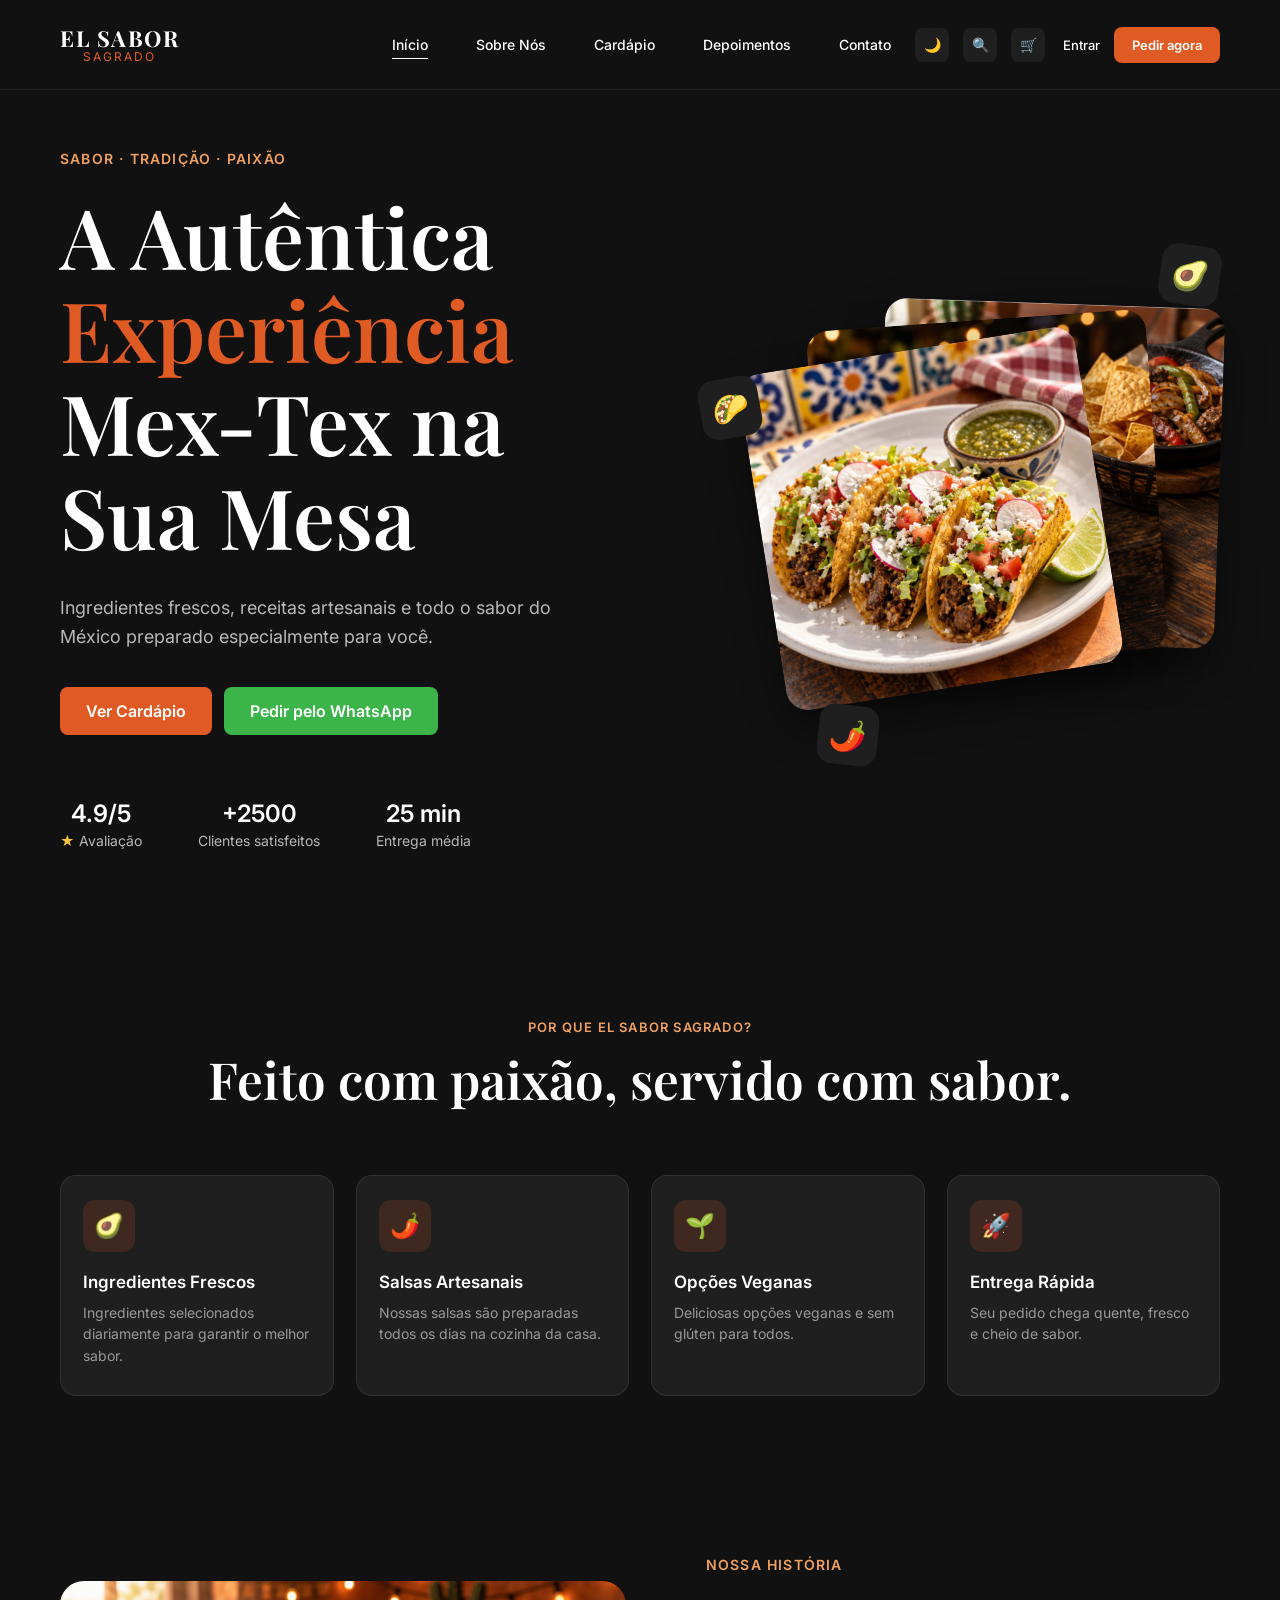
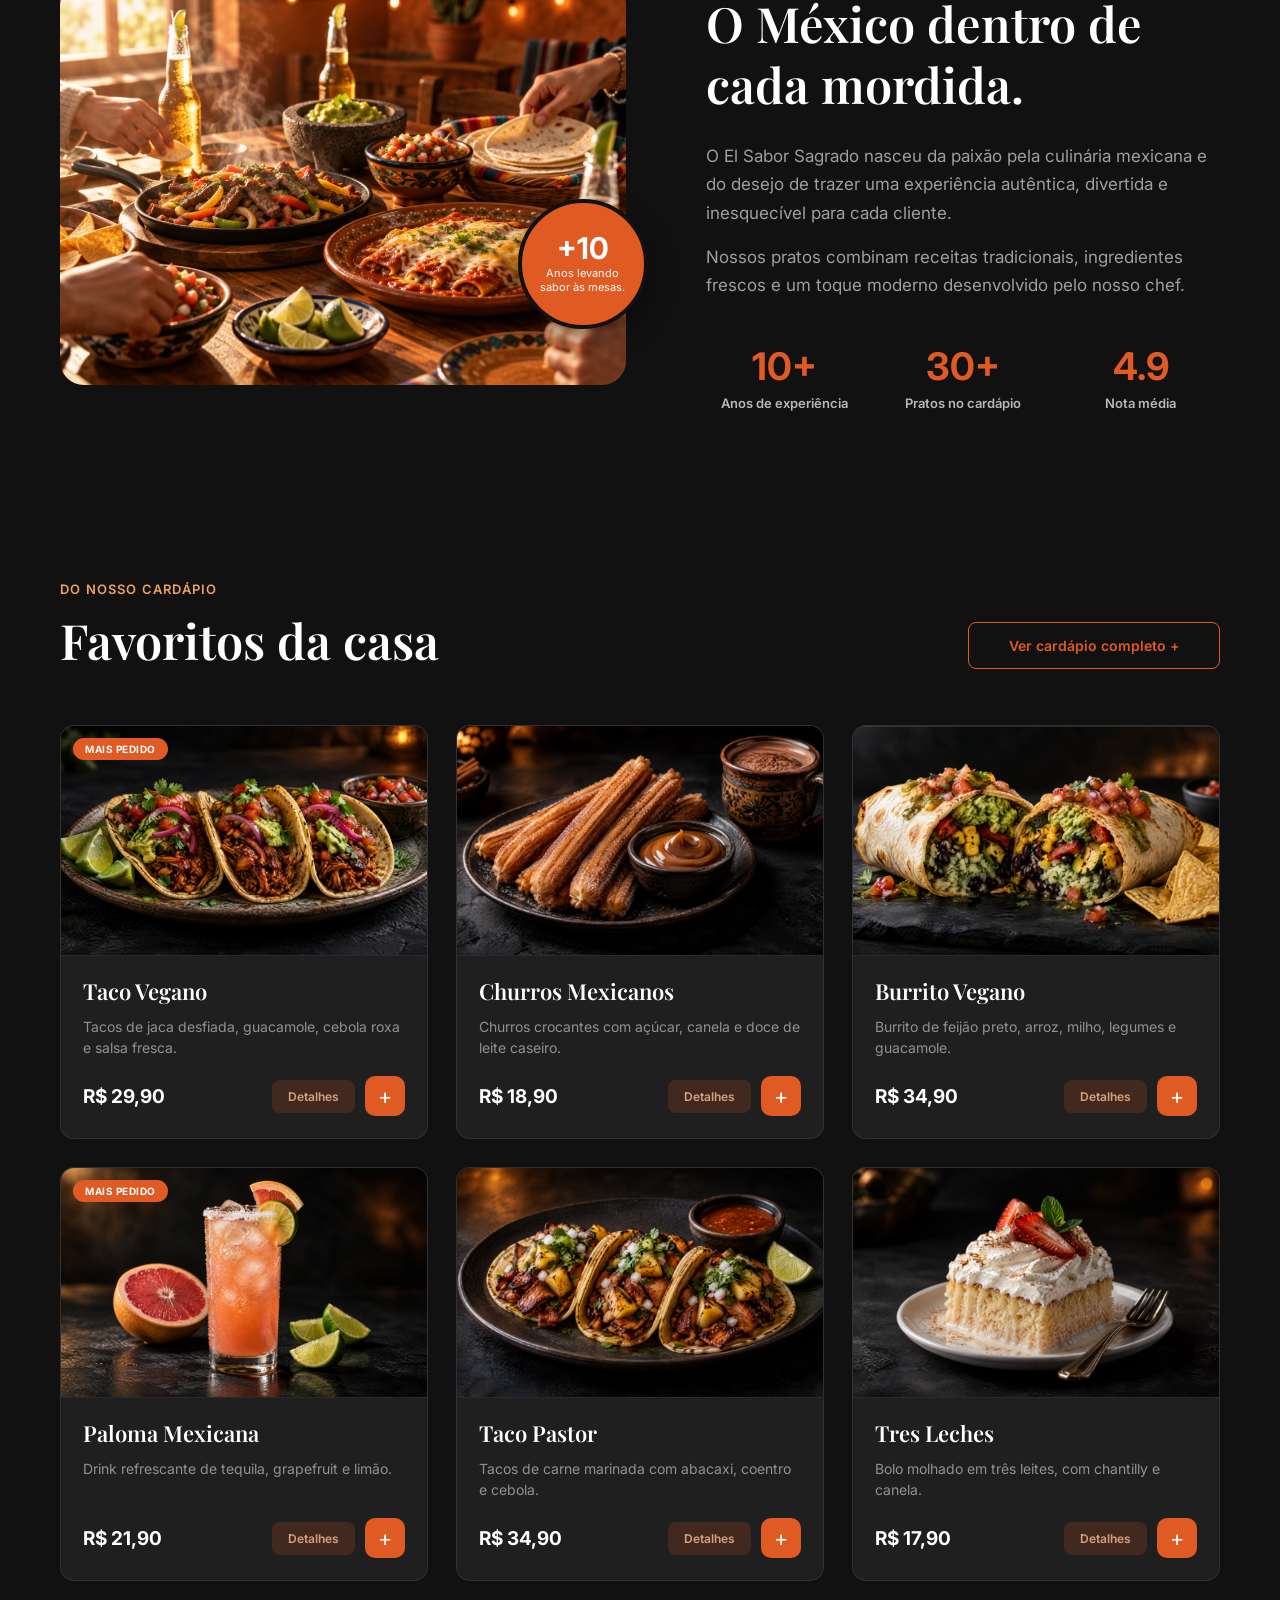
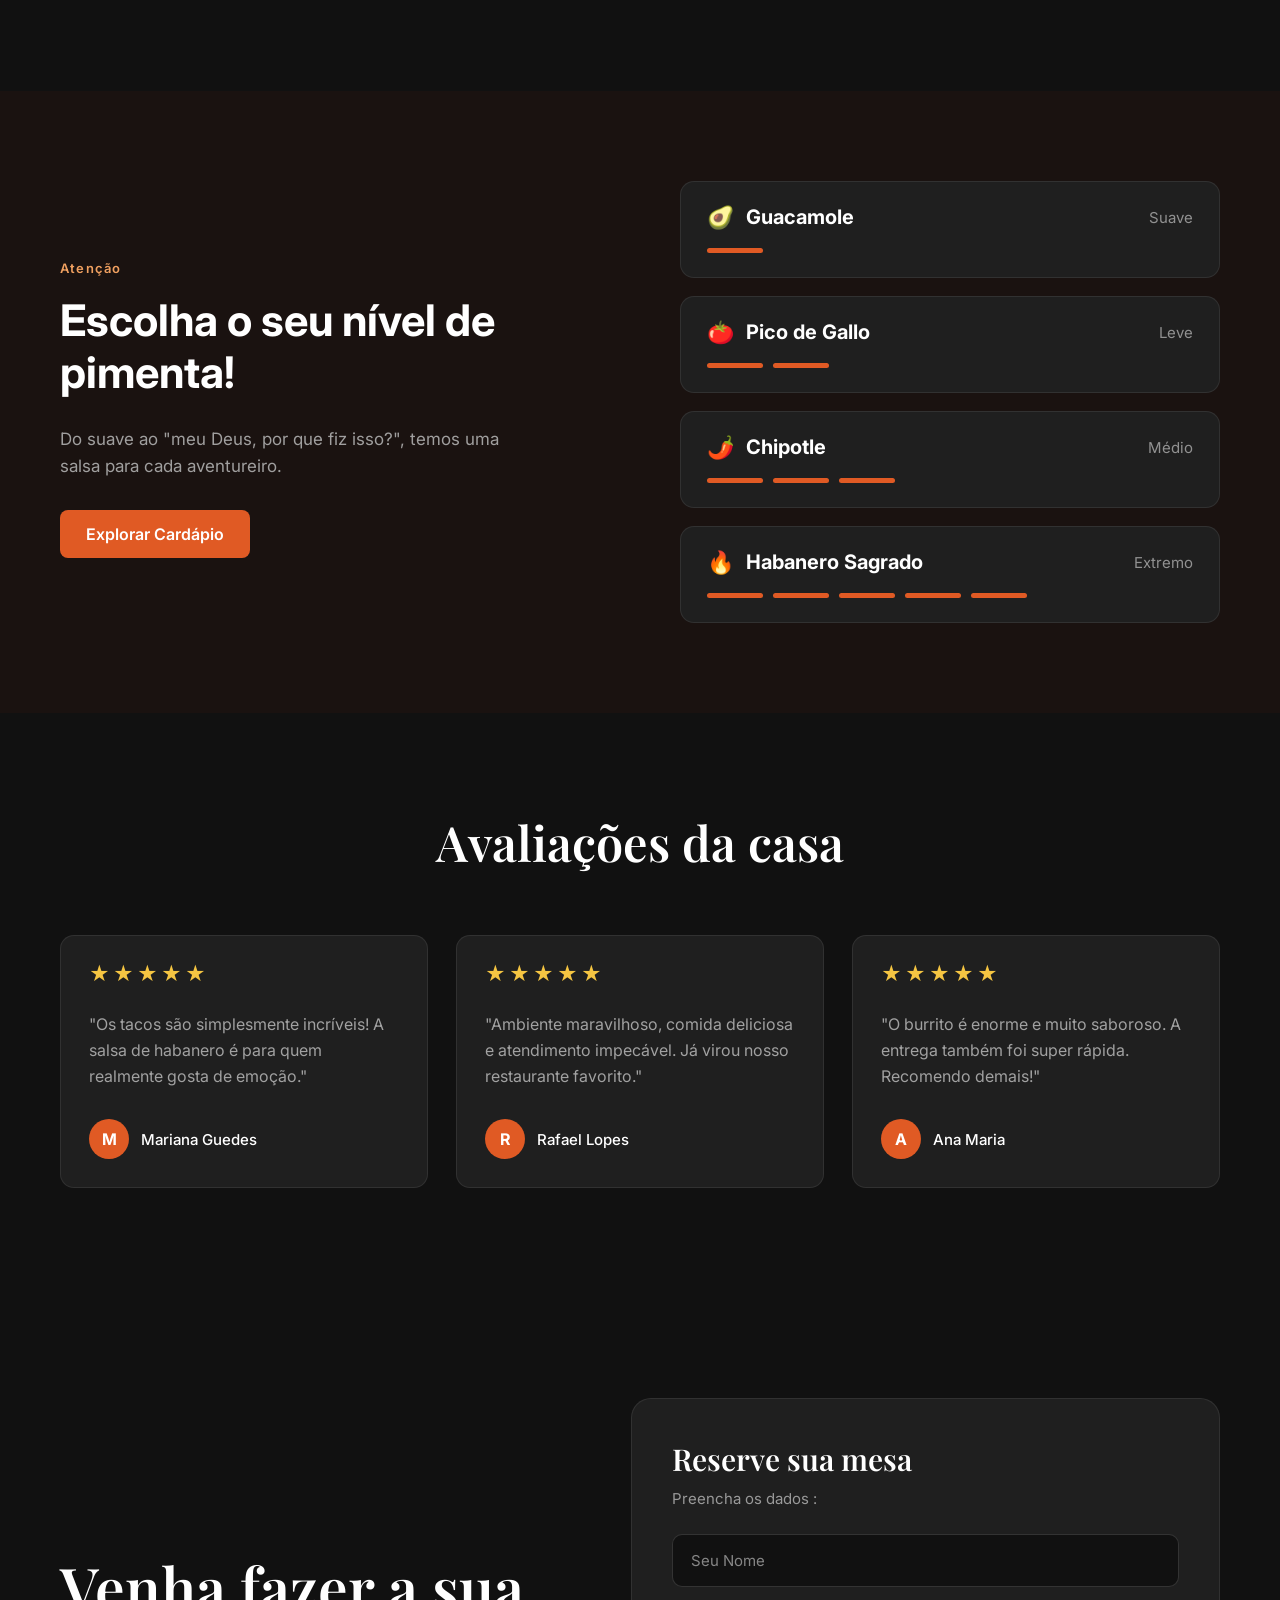
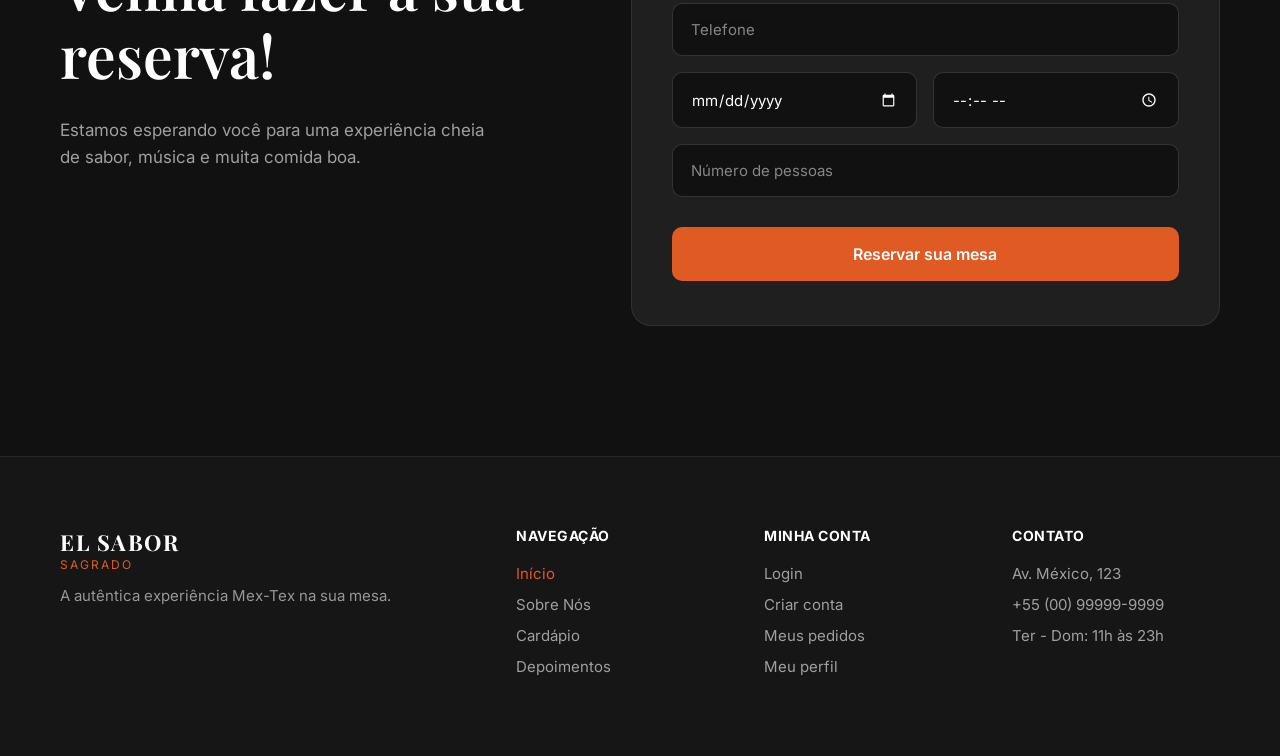
==== index.html @ c0687d47 "Add files via upload" ====
<!DOCTYPE html>
<html lang="pt-BR">
<head>
  <meta charset="UTF-8">
  <meta name="viewport" content="width=device-width, initial-scale=1.0">
  <title>El Sabor Sagrado</title>
  <link rel="preconnect" href="https://fonts.googleapis.com">
  <link href="https://fonts.googleapis.com/css2?family=Inter:wght@400;500;600&family=Playfair+Display:wght@600;700&display=swap" rel="stylesheet">
  <link rel="stylesheet" href="style.css">
</head>
<body>
  <input type="checkbox" id="interruptor-tema" class="tema-checkbox">

  <header class="barra-topo">
    <a href="#inicio" class="logo">
      <span class="logo-titulo">EL SABOR</span>
      <span class="logo-subtitulo">SAGRADO</span>
    </a>

    <nav class="menu-links">
      <a href="#inicio" class="ativo">Início</a>
      <a href="#sobre">Sobre Nós</a>
      <a href="cardapio.html">Cardápio</a>
      <a href="#depoimentos">Depoimentos</a>
      <a href="#contato">Contato</a>
    </nav>

    <div class="acoes">
      <label class="botao-icone botao-tema" for="interruptor-tema" aria-label="Modo claro ou escuro"><span class="tema-icone"></span></label>

      <a href="cardapio.html" class="botao-icone" aria-label="Cardápio">🔍</a>

      <a href="carrinho.html" class="botao-icone botao-carrinho" aria-label="Carrinho">
        🛒
        <span class="contador">0</span>
      </a>

      <a href="#entrar" class="link-entrar">Entrar</a>
      <a href="#pedir" class="botao-principal">Pedir agora</a>

      <button class="botao-menu" aria-label="Menu">
        <span></span><span></span><span></span>
      </button>
    </div>
  </header>

  <main>
    <section class="destaque" id="inicio">
      <div class="destaque-texto">
        <span class="sobretitulo">SABOR · TRADIÇÃO · PAIXÃO</span>

        <h1>
          A Autêntica<br>
          <em>Experiência</em><br>
          Mex-Tex na Sua Mesa
        </h1>

        <p class="destaque-descricao">
          Ingredientes frescos, receitas artesanais e todo o sabor do México
          preparado especialmente para você.
        </p>

        <div class="destaque-botoes">
          <a href="cardapio.html" class="botao-principal botao-pequeno">Ver Cardápio</a>
          <a href="#whatsapp" class="botao-whatsapp botao-pequeno">Pedir pelo WhatsApp</a>
        </div>

        <ul class="numeros">
          <li>
            <strong>4.9/5</strong>
            <span><b class="estrela">★</b> Avaliação</span>
          </li>
          <li>
            <strong>+2500</strong>
            <span>Clientes satisfeitos</span>
          </li>
          <li>
            <strong>25 min</strong>
            <span>Entrega média</span>
          </li>
        </ul>
      </div>

      <div class="destaque-visual">
        <div class="pilha">
          <div class="icone-flutuante icone-abacate">🥑</div>
          <div class="icone-flutuante icone-taco">🌮</div>
          <div class="icone-flutuante icone-pimenta">🌶️</div>

          <div class="foto foto-3"><img src="foto3.webp" alt="Foto 3"></div>
          <div class="foto foto-2"><img src="foto2.webp" alt="Foto 2"></div>
          <div class="foto foto-1"><img src="foto1.webp" alt="Foto 1"></div>
        </div>
      </div>
    </section>

    <section class="porque" id="sobre">
      <span class="sobretitulo">POR QUE EL SABOR SAGRADO?</span>
      <h2>Feito com paixão, servido com sabor.</h2>

      <div class="cartoes">
        <article class="cartao">
          <div class="cartao-icone">🥑</div>
          <h3>Ingredientes Frescos</h3>
          <p>Ingredientes selecionados diariamente para garantir o melhor sabor.</p>
        </article>

        <article class="cartao">
          <div class="cartao-icone">🌶️</div>
          <h3>Salsas Artesanais</h3>
          <p>Nossas salsas são preparadas todos os dias na cozinha da casa.</p>
        </article>

        <article class="cartao">
          <div class="cartao-icone">🌱</div>
          <h3>Opções Veganas</h3>
          <p>Deliciosas opções veganas e sem glúten para todos.</p>
        </article>

        <article class="cartao">
          <div class="cartao-icone">🚀</div>
          <h3>Entrega Rápida</h3>
          <p>Seu pedido chega quente, fresco e cheio de sabor.</p>
        </article>
      </div>
    </section>

    <section class="historia" id="historia">
      <div class="historia-imagem">
        <img src="historia.webp" alt="Nossa história">

        <div class="historia-selo">
          <strong>+10</strong>
          <span>Anos levando sabor às mesas.</span>
        </div>
      </div>

      <div class="historia-texto">
        <span class="sobretitulo">NOSSA HISTÓRIA</span>
        <h2>O México dentro de cada mordida.</h2>

        <p>
          O El Sabor Sagrado nasceu da paixão pela culinária mexicana e do
          desejo de trazer uma experiência autêntica, divertida e inesquecível
          para cada cliente.
        </p>
        <p>
          Nossos pratos combinam receitas tradicionais, ingredientes frescos e
          um toque moderno desenvolvido pelo nosso chef.
        </p>

        <ul class="historia-numeros">
          <li><strong>10+</strong><span>Anos de experiência</span></li>
          <li><strong>30+</strong><span>Pratos no cardápio</span></li>
          <li><strong>4.9</strong><span>Nota média</span></li>
        </ul>
      </div>
    </section>

    <section class="cardapio" id="cardapio">
      <div class="cardapio-topo">
        <div>
          <span class="sobretitulo">DO NOSSO CARDÁPIO</span>
          <h2>Favoritos da casa</h2>
        </div>
        <a href="cardapio.html" class="botao-contorno">Ver cardápio completo +</a>
      </div>

      <div class="cardapio-grade">
        <article class="prato">
          <div class="prato-foto">
            <span class="etiqueta">MAIS PEDIDO</span>
            <img src="cardapio7.webp" alt="Taco Vegano">
          </div>
          <div class="prato-corpo">
            <h3>Taco Vegano</h3>
            <p>Tacos de jaca desfiada, guacamole, cebola roxa e salsa fresca.</p>
            <div class="prato-rodape">
              <strong class="preco">R$ 29,90</strong>
              <div class="prato-acoes">
                <button class="botao-detalhes">Detalhes</button>
                <button class="botao-adicionar" aria-label="Adicionar Taco Vegano">+</button>
              </div>
            </div>
          </div>
        </article>

        <article class="prato">
          <div class="prato-foto">
            <img src="cardapio8.webp" alt="Churros Mexicanos">
          </div>
          <div class="prato-corpo">
            <h3>Churros Mexicanos</h3>
            <p>Churros crocantes com açúcar, canela e doce de leite caseiro.</p>
            <div class="prato-rodape">
              <strong class="preco">R$ 18,90</strong>
              <div class="prato-acoes">
                <button class="botao-detalhes">Detalhes</button>
                <button class="botao-adicionar" aria-label="Adicionar Churros Mexicanos">+</button>
              </div>
            </div>
          </div>
        </article>

        <article class="prato">
          <div class="prato-foto">
            <img src="cardapio9.webp" alt="Burrito Vegano">
          </div>
          <div class="prato-corpo">
            <h3>Burrito Vegano</h3>
            <p>Burrito de feijão preto, arroz, milho, legumes e guacamole.</p>
            <div class="prato-rodape">
              <strong class="preco">R$ 34,90</strong>
              <div class="prato-acoes">
                <button class="botao-detalhes">Detalhes</button>
                <button class="botao-adicionar" aria-label="Adicionar Burrito Vegano">+</button>
              </div>
            </div>
          </div>
        </article>

        <article class="prato">
          <div class="prato-foto">
            <span class="etiqueta">MAIS PEDIDO</span>
            <img src="cardapio10.webp" alt="Paloma Mexicana">
          </div>
          <div class="prato-corpo">
            <h3>Paloma Mexicana</h3>
            <p>Drink refrescante de tequila, grapefruit e limão.</p>
            <div class="prato-rodape">
              <strong class="preco">R$ 21,90</strong>
              <div class="prato-acoes">
                <button class="botao-detalhes">Detalhes</button>
                <button class="botao-adicionar" aria-label="Adicionar Paloma Mexicana">+</button>
              </div>
            </div>
          </div>
        </article>

        <article class="prato">
          <div class="prato-foto">
            <img src="cardapio11.webp" alt="Taco Pastor">
          </div>
          <div class="prato-corpo">
            <h3>Taco Pastor</h3>
            <p>Tacos de carne marinada com abacaxi, coentro e cebola.</p>
            <div class="prato-rodape">
              <strong class="preco">R$ 34,90</strong>
              <div class="prato-acoes">
                <button class="botao-detalhes">Detalhes</button>
                <button class="botao-adicionar" aria-label="Adicionar Taco Pastor">+</button>
              </div>
            </div>
          </div>
        </article>

        <article class="prato">
          <div class="prato-foto">
            <img src="cardapio12.webp" alt="Tres Leches">
          </div>
          <div class="prato-corpo">
            <h3>Tres Leches</h3>
            <p>Bolo molhado em três leites, com chantilly e canela.</p>
            <div class="prato-rodape">
              <strong class="preco">R$ 17,90</strong>
              <div class="prato-acoes">
                <button class="botao-detalhes">Detalhes</button>
                <button class="botao-adicionar" aria-label="Adicionar Tres Leches">+</button>
              </div>
            </div>
          </div>
        </article>
      </div>
    </section>

    <section class="pimenta" id="pimenta">
      <div class="pimenta-texto">
        <span class="sobretitulo">Atenção</span>
        <h2>Escolha o seu nível de pimenta!</h2>
        <p>
          Do suave ao "meu Deus, por que fiz isso?", temos uma salsa para cada
          aventureiro.
        </p>
        <a href="cardapio.html" class="botao-principal botao-pequeno">Explorar Cardápio</a>
      </div>

      <div class="pimenta-lista">
        <article class="pimenta-cartao">
          <div class="pimenta-topo">
            <h3><span>🥑</span> Guacamole</h3>
            <small>Suave</small>
          </div>
          <div class="pimenta-barras"><i></i></div>
        </article>

        <article class="pimenta-cartao">
          <div class="pimenta-topo">
            <h3><span>🍅</span> Pico de Gallo</h3>
            <small>Leve</small>
          </div>
          <div class="pimenta-barras"><i></i><i></i></div>
        </article>

        <article class="pimenta-cartao">
          <div class="pimenta-topo">
            <h3><span>🌶️</span> Chipotle</h3>
            <small>Médio</small>
          </div>
          <div class="pimenta-barras"><i></i><i></i><i></i></div>
        </article>

        <article class="pimenta-cartao">
          <div class="pimenta-topo">
            <h3><span>🔥</span> Habanero Sagrado</h3>
            <small>Extremo</small>
          </div>
          <div class="pimenta-barras"><i></i><i></i><i></i><i></i><i></i></div>
        </article>
      </div>
    </section>

    <section class="avaliacoes" id="depoimentos">
      <h2>Avaliações da casa</h2>

      <div class="avaliacoes-grade">
        <article class="avaliacao">
          <div class="estrelas">★★★★★</div>
          <p>"Os tacos são simplesmente incríveis! A salsa de habanero é para quem realmente gosta de emoção."</p>
          <div class="avaliacao-autor">
            <span class="avatar">M</span>
            <strong>Mariana Guedes</strong>
          </div>
        </article>

        <article class="avaliacao">
          <div class="estrelas">★★★★★</div>
          <p>"Ambiente maravilhoso, comida deliciosa e atendimento impecável. Já virou nosso restaurante favorito."</p>
          <div class="avaliacao-autor">
            <span class="avatar">R</span>
            <strong>Rafael Lopes</strong>
          </div>
        </article>

        <article class="avaliacao">
          <div class="estrelas">★★★★★</div>
          <p>"O burrito é enorme e muito saboroso. A entrega também foi super rápida. Recomendo demais!"</p>
          <div class="avaliacao-autor">
            <span class="avatar">A</span>
            <strong>Ana Maria</strong>
          </div>
        </article>
      </div>
    </section>

    <section class="reserva" id="contato">
      <div class="reserva-texto">
        <h2>Venha fazer a sua reserva!</h2>
        <p>
          Estamos esperando você para uma experiência cheia de sabor, música e
          muita comida boa.
        </p>
      </div>

      <form class="reserva-formulario" action="#contato">
        <h3>Reserve sua mesa</h3>
        <p class="formulario-subtitulo">Preencha os dados :</p>

        <input type="text" name="nome" placeholder="Seu Nome" aria-label="Seu nome" required>
        <input type="tel" name="telefone" placeholder="Telefone" aria-label="Telefone" required>

        <div class="formulario-linha">
          <input type="date" name="data" aria-label="Data da reserva" required>
          <input type="time" name="hora" aria-label="Horário da reserva" required>
        </div>

        <input type="number" name="pessoas" min="1" max="30" placeholder="Número de pessoas" aria-label="Número de pessoas" required>

        <button type="submit" class="botao-enviar">Reservar sua mesa</button>
      </form>
    </section>
  </main>

  <footer class="rodape" id="rodape">
    <div class="rodape-marca">
      <span class="logo-titulo">EL SABOR</span>
      <span class="logo-subtitulo">SAGRADO</span>
      <p>A autêntica experiência Mex-Tex na sua mesa.</p>
    </div>

    <div class="rodape-coluna">
      <h4>NAVEGAÇÃO</h4>
      <a href="#inicio" class="ativo">Início</a>
      <a href="#sobre">Sobre Nós</a>
      <a href="cardapio.html">Cardápio</a>
      <a href="#depoimentos">Depoimentos</a>
    </div>

    <div class="rodape-coluna">
      <h4>MINHA CONTA</h4>
      <a href="#entrar">Login</a>
      <a href="#criar-conta">Criar conta</a>
      <a href="#pedidos">Meus pedidos</a>
      <a href="#perfil">Meu perfil</a>
    </div>

    <div class="rodape-coluna">
      <h4>CONTATO</h4>
      <span>Av. México, 123</span>
      <span>+55 (00) 99999-9999</span>
      <span>Ter - Dom: 11h às 23h</span>
    </div>
  </footer>

  <script src="script.js"></script>
</body>
</html>
---- style.css ----
/* Tema escuro (padrão) */
:root {
  --fundo: #111111;
  --fundo-suave: #1f1f1f;
  --texto: #ffffff;
  --cinza: #b8b8b8;
  --laranja: #e05a24;
  --laranja-escuro: #f06a33;
  --borda: rgba(255, 255, 255, 0.08);

  --cor-sobretitulo: #f0a060;
  --sombra: rgba(0, 0, 0, 0.35);
  --sombra-forte: rgba(0, 0, 0, 0.45);
  --fundo-foto: #181818;
  --fundo-espaco: #e4e4e4;
  --cor-detalhes: #d9a07e;
  --fundo-pimenta: #1a1210;
  --fundo-rodape: #161616;
  --borda-campo: rgba(255, 255, 255, 0.14);
}

/* Tema claro (quando o interruptor da lua está marcado) */
body:has(#interruptor-tema:checked) {
  --fundo: #f7f5f2;
  --fundo-suave: #ffffff;
  --texto: #1a1a1a;
  --cinza: #5a5a5a;
  --laranja: #d94f1a;
  --laranja-escuro: #c84313;
  --borda: rgba(0, 0, 0, 0.1);

  --cor-sobretitulo: #d94f1a;
  --sombra: rgba(0, 0, 0, 0.12);
  --sombra-forte: rgba(0, 0, 0, 0.22);
  --fundo-foto: #e4e0db;
  --fundo-espaco: #dcd8d3;
  --cor-detalhes: #b8431a;
  --fundo-pimenta: #f3e6df;
  --fundo-rodape: #ece8e3;
  --borda-campo: rgba(0, 0, 0, 0.2);
}

* { box-sizing: border-box; margin: 0; padding: 0; }

body {
  font-family: "Inter", sans-serif;
  background: var(--fundo);
  color: var(--texto);
  transition: background 0.3s, color 0.3s;
}

/* Navbar */
.barra-topo {
  position: sticky;
  top: 0;
  z-index: 100;
  display: flex;
  align-items: center;
  justify-content: space-between;
  gap: 24px;
  height: 90px;
  padding: 0 60px;
  background: var(--fundo);
  border-bottom: 1px solid var(--borda);
  transition: background 0.3s, box-shadow 0.3s, height 0.3s;
}

.barra-topo.rolado {
  height: 72px;
  box-shadow: 0 4px 20px var(--sombra);
}

/* Logo */
.logo {
  display: flex;
  flex-direction: column;
  align-items: center;
  text-decoration: none;
  line-height: 1.1;
}

.logo-titulo {
  font-family: "Playfair Display", serif;
  font-weight: 700;
  font-size: 22px;
  letter-spacing: 1.5px;
  color: var(--texto);
}

.logo-subtitulo {
  font-size: 12px;
  letter-spacing: 2px;
  color: var(--laranja);
}

/* Links */
.menu-links {
  display: flex;
  gap: 48px;
  margin-left: auto;
}

.menu-links a {
  position: relative;
  color: var(--texto);
  text-decoration: none;
  font-size: 14px;
  font-weight: 500;
  padding: 6px 0;
  transition: color 0.2s;
}

.menu-links a::after {
  content: "";
  position: absolute;
  left: 0;
  bottom: 0;
  width: 100%;
  height: 1px;
  background: var(--texto);
  transform: scaleX(0);
  transform-origin: left;
  transition: transform 0.3s;
}

.menu-links a:hover::after,
.menu-links a.ativo::after {
  transform: scaleX(1);
}

.menu-links a:hover { color: var(--laranja); }

/* Ações */
.acoes {
  display: flex;
  align-items: center;
  gap: 14px;
}

.botao-icone {
  user-select: none;
  text-decoration: none;
  position: relative;
  width: 34px;
  height: 34px;
  display: grid;
  place-items: center;
  font-size: 14px;
  background: var(--fundo-suave);
  color: var(--texto);
  border: none;
  border-radius: 8px;
  cursor: pointer;
  transition: background 0.2s, transform 0.2s;
}

.botao-icone:hover {
  background: var(--laranja);
  transform: translateY(-2px);
}

/* Interruptor do tema (checkbox escondido + label) */
.tema-checkbox {
  position: absolute;
  width: 0;
  height: 0;
  opacity: 0;
  pointer-events: none;
}

.tema-icone::before { content: "🌙"; }

body:has(#interruptor-tema:checked) .tema-icone::before { content: "☀️"; }

.contador {
  position: absolute;
  top: -6px;
  right: -6px;
  min-width: 17px;
  height: 17px;
  padding: 0 4px;
  font-size: 10px;
  font-weight: 700;
  line-height: 17px;
  text-align: center;
  color: #fff;
  background: var(--laranja);
  border-radius: 10px;
  transform: scale(0);
  transition: transform 0.2s;
}

.contador.visivel { transform: scale(1); }

/* Busca */
.link-entrar {
  color: var(--texto);
  text-decoration: none;
  font-size: 13px;
  font-weight: 500;
  margin-left: 4px;
  transition: color 0.2s;
}

.link-entrar:hover { color: var(--laranja); }

.botao-principal {
  background: var(--laranja);
  color: #fff;
  text-decoration: none;
  font-size: 13px;
  font-weight: 600;
  padding: 10px 18px;
  border-radius: 8px;
  transition: background 0.2s, transform 0.2s;
}

.botao-principal:hover {
  background: var(--laranja-escuro);
  transform: translateY(-2px);
}

/* Botão hambúrguer (mobile) */
.botao-menu {
  display: none;
  flex-direction: column;
  gap: 5px;
  background: none;
  border: none;
  cursor: pointer;
  padding: 6px;
}

.botao-menu span {
  width: 22px;
  height: 2px;
  background: var(--texto);
  transition: transform 0.3s, opacity 0.3s;
}

.botao-menu.aberto span:nth-child(1) { transform: translateY(7px) rotate(45deg); }
.botao-menu.aberto span:nth-child(2) { opacity: 0; }
.botao-menu.aberto span:nth-child(3) { transform: translateY(-7px) rotate(-45deg); }

/* Responsivo */
@media (max-width: 1000px) {
  .barra-topo { padding: 0 24px; }

  .menu-links {
    position: absolute;
    top: 100%;
    left: 0;
    right: 0;
    flex-direction: column;
    gap: 0;
    margin: 0;
    background: var(--fundo);
    border-bottom: 1px solid var(--borda);
    max-height: 0;
    overflow: hidden;
    transition: max-height 0.35s;
  }

  .menu-links.aberto { max-height: 400px; }

  .menu-links a {
    padding: 16px 24px;
    border-top: 1px solid var(--borda);
  }

  .menu-links a::after { display: none; }
  .menu-links a.ativo { color: var(--laranja); }

  .botao-menu { display: flex; }
  .link-entrar { display: none; }
}

@media (max-width: 520px) {
  .botao-principal { padding: 9px 12px; }
}

/* Hero */
.destaque {
  display: grid;
  grid-template-columns: 1fr 1fr;
  align-items: center;
  gap: 40px;
  min-height: calc(100vh - 90px);
  padding: 60px 60px 80px;
  overflow-x: clip;
}

.sobretitulo {
  display: block;
  margin-bottom: 22px;
  font-size: 14px;
  font-weight: 600;
  letter-spacing: 1.2px;
  color: var(--cor-sobretitulo);
}

.destaque h1 {
  font-family: "Playfair Display", serif;
  font-weight: 600;
  font-size: clamp(46px, 6.5vw, 84px);
  line-height: 1.12;
  color: var(--texto);
}

.destaque h1 em {
  font-style: normal;
  color: var(--laranja);
}

.destaque-descricao {
  max-width: 540px;
  margin: 32px 0 36px;
  font-size: 18px;
  line-height: 1.6;
  color: var(--cinza);
}

.destaque-botoes {
  display: flex;
  flex-wrap: wrap;
  gap: 12px;
}

.botao-pequeno {
  font-size: 16px;
  padding: 14px 26px;
}

.botao-whatsapp {
  background: #3bb54a;
  color: #fff;
  text-decoration: none;
  font-weight: 600;
  border-radius: 8px;
  transition: background 0.2s, transform 0.2s;
}

.botao-whatsapp:hover {
  background: #4cc85b;
  transform: translateY(-2px);
}

/* Estatísticas */
.numeros {
  display: flex;
  gap: 56px;
  margin-top: 64px;
  list-style: none;
}

.numeros li {
  display: flex;
  flex-direction: column;
  align-items: center;
  gap: 4px;
}

.numeros strong {
  font-size: 24px;
  font-weight: 600;
  color: var(--texto);
}

.numeros span {
  font-size: 14px;
  color: var(--cinza);
}

.estrela { color: #f5c542; }

/* Lado visual */
.destaque-visual {
  position: relative;
  display: grid;
  place-items: center;
  min-height: 500px;
}

.pilha {
  position: relative;
  width: 340px;
  height: 340px;
}

.foto {
  position: absolute;
  inset: 0;
  display: grid;
  place-items: center;
  border-radius: 22px;
  font-size: 14px;
  font-weight: 600;
  color: #333;
  box-shadow: 0 18px 40px var(--sombra-forte);
  transition: transform 0.5s ease, opacity 0.5s ease;
  overflow: hidden;
}

.foto img {
  width: 100%;
  height: 100%;
  object-fit: cover;
}

.foto-1 {
  transform: rotate(-9deg) translate(-3.5%, 5%);
  z-index: 3;
}

.foto-2 {
  transform: rotate(-4deg) translate(14%, -2%);
  z-index: 2;
}

.foto-3 {
  transform: rotate(2deg) translate(32%, -9%);
  z-index: 1;
}

/* clicar na foto da frente passa para a próxima */
.pilha { cursor: pointer; }

.foto.saindo {
  transform: translate(-130%, 10%) rotate(-30deg);
  opacity: 0;
}

/* Ícones flutuantes */
.icone-flutuante {
  position: absolute;
  width: 60px;
  height: 60px;
  display: grid;
  place-items: center;
  font-size: 30px;
  background: var(--fundo-suave);
  border-radius: 16px;
  animation: flutuar 4s ease-in-out infinite;
}

.icone-flutuante { z-index: 10; }

.icone-abacate  { top: -85px; right: -180px; transform: rotate(8deg); }
.icone-taco     { top: 48px; left: -95px; transform: rotate(-10deg); animation-delay: -1.3s; }
.icone-pimenta { bottom: -95px; left: 48px; transform: rotate(6deg); animation-delay: -2.6s; }

@keyframes flutuar {
  0%, 100% { translate: 0 0; }
  50%      { translate: 0 -10px; }
}

@media (max-width: 1300px) {
  .icone-abacate { right: -110px; }
  .icone-taco { left: -70px; }
}

@media (max-width: 900px) {
  .destaque {
    grid-template-columns: 1fr;
    padding: 40px 24px 60px;
  }

  .destaque-visual { min-height: 440px; }

  .pilha {
    width: 280px;
    height: 280px;
  }
}

@media (max-width: 520px) {
  .pilha {
    width: 220px;
    height: 220px;
  }

  .icone-abacate { right: -70px; }
  .icone-taco { left: -40px; }
}

/* Por que El Sabor Sagrado */
.porque {
  padding: 90px 0 70px;
  text-align: center;
}

.porque .sobretitulo {
  margin-bottom: 14px;
  font-size: 13px;
}

.porque h2 {
  font-family: "Playfair Display", serif;
  font-weight: 600;
  font-size: clamp(30px, 4vw, 52px);
  line-height: 1.2;
  color: var(--texto);
}

/* Cards */
.cartoes {
  display: grid;
  grid-template-columns: repeat(4, 1fr);
  gap: 22px;
  width: 100%;
  margin: 64px 0 0;
  padding: 0 60px;
  text-align: left;
}

.cartao {
  padding: 24px 22px 28px;
  background: var(--fundo-suave);
  border: 1px solid var(--borda);
  border-radius: 16px;
  transition: transform 0.25s, border-color 0.25s, box-shadow 0.25s;
}

.cartao:hover {
  transform: translateY(-6px);
  border-color: var(--laranja);
  box-shadow: 0 14px 30px var(--sombra);
}

.cartao-icone {
  width: 52px;
  height: 52px;
  display: grid;
  place-items: center;
  margin-bottom: 20px;
  font-size: 24px;
  background: rgba(224, 90, 36, 0.16);
  border-radius: 12px;
}

.cartao h3 {
  margin-bottom: 10px;
  font-size: 17px;
  font-weight: 600;
  color: var(--texto);
}

.cartao p {
  font-size: 14px;
  line-height: 1.55;
  color: var(--cinza);
  opacity: 0.8;
}

@media (max-width: 1000px) {
  .cartoes { grid-template-columns: repeat(2, 1fr); }
}

@media (max-width: 560px) {
  .cartoes { grid-template-columns: 1fr; padding: 0 20px; }
}

/* Nossa História */
.historia {
  display: grid;
  grid-template-columns: 1.1fr 1fr;
  align-items: center;
  gap: 80px;
  padding: 90px 60px 110px;
}

.historia-imagem {
  position: relative;
  width: 100%;
  aspect-ratio: 1.4 / 1;
  border-radius: 24px;
}

.historia-imagem img {
  position: absolute;
  inset: 0;
  display: block;
  width: 100%;
  height: 100%;
  object-fit: cover;
  border-radius: 24px;
}

.historia-espaco-foto {
  position: absolute;
  inset: 0;
  display: grid;
  place-items: center;
  padding: 20px;
  text-align: center;
  font-size: 16px;
  font-weight: 600;
  color: #333;
}

.historia-selo {
  position: absolute;
  right: -22px;
  bottom: 14%;
  width: 130px;
  height: 130px;
  display: flex;
  flex-direction: column;
  align-items: center;
  justify-content: center;
  padding: 14px;
  text-align: center;
  color: #fff;
  background: var(--laranja);
  border: 4px solid var(--fundo);
  border-radius: 50%;
  box-shadow: 0 10px 28px var(--sombra-forte);
}

.historia-selo strong {
  font-size: 30px;
  font-weight: 700;
  line-height: 1;
}

.historia-selo span {
  margin-top: 4px;
  font-size: 11px;
  line-height: 1.25;
}

.historia-texto .sobretitulo {
  margin-bottom: 20px;
}

.historia-texto h2 {
  margin-bottom: 28px;
  font-family: "Playfair Display", serif;
  font-weight: 600;
  font-size: clamp(32px, 3.8vw, 54px);
  line-height: 1.25;
  color: var(--texto);
}

.historia-texto p {
  max-width: 560px;
  margin-bottom: 16px;
  font-size: 17px;
  line-height: 1.65;
  color: var(--cinza);
  opacity: 0.85;
}

.historia-numeros {
  display: grid;
  grid-template-columns: repeat(3, 1fr);
  gap: 20px;
  max-width: 560px;
  margin-top: 44px;
  list-style: none;
  text-align: center;
}

.historia-numeros strong {
  display: block;
  font-size: 38px;
  font-weight: 700;
  color: var(--laranja);
}

.historia-numeros span {
  display: block;
  margin-top: 6px;
  font-size: 13px;
  font-weight: 600;
  color: var(--cinza);
}

@media (max-width: 900px) {
  .historia {
    grid-template-columns: 1fr;
    gap: 56px;
    padding: 60px 24px 80px;
  }

  .historia-selo { right: 10px; }
}

/* Favoritos da casa (cardápio) */
.cardapio {
  padding: 60px 60px 110px;
}

.cardapio-topo {
  display: flex;
  align-items: flex-end;
  justify-content: space-between;
  gap: 24px;
}

.cardapio-topo .sobretitulo {
  margin-bottom: 14px;
  font-size: 13px;
}

.cardapio-topo h2 {
  font-family: "Playfair Display", serif;
  font-weight: 600;
  font-size: clamp(32px, 3.8vw, 52px);
  line-height: 1.2;
  color: var(--texto);
}

.botao-contorno {
  padding: 14px 40px;
  font-size: 14px;
  font-weight: 600;
  color: var(--laranja);
  text-decoration: none;
  border: 1px solid var(--laranja);
  border-radius: 8px;
  transition: background 0.2s, color 0.2s;
}

.botao-contorno:hover {
  background: var(--laranja);
  color: #fff;
}

.cardapio-grade {
  display: grid;
  grid-template-columns: repeat(3, 1fr);
  gap: 28px;
  margin-top: 56px;
}

.prato {
  overflow: hidden;
  background: var(--fundo-suave);
  border: 1px solid var(--borda);
  border-radius: 14px;
  transition: transform 0.25s, border-color 0.25s, box-shadow 0.25s;
}

.prato:hover {
  transform: translateY(-6px);
  border-color: var(--laranja);
  box-shadow: 0 14px 30px var(--sombra);
}

/* para usar foto: style="background-image: url('imagens/prato.jpg')" na div */
.prato-foto {
  position: relative;
  height: 230px;
  overflow: hidden;
  background: var(--fundo-foto) center / cover no-repeat;
  border-bottom: 1px solid var(--borda);
}

.prato-foto img {
  position: absolute;
  inset: 0;
  display: block;
  width: 100%;
  height: 100%;
  object-fit: cover;
  transition: transform 0.5s ease;
}

.prato-foto:hover img {
  transform: scale(1.12);
}

.prato-espaco-foto {
  position: absolute;
  inset: 0;
  display: grid;
  place-items: center;
  font-size: 14px;
  font-weight: 500;
  color: var(--cinza);
  opacity: 0.4;
}

.etiqueta {
  position: absolute;
  top: 12px;
  left: 12px;
  z-index: 2;
  padding: 5px 12px;
  font-size: 10px;
  font-weight: 700;
  letter-spacing: 0.5px;
  color: #fff;
  background: var(--laranja);
  border-radius: 20px;
}

.prato-corpo {
  padding: 20px 22px 22px;
}

.prato-corpo h3 {
  margin-bottom: 10px;
  font-family: "Playfair Display", serif;
  font-weight: 600;
  font-size: 22px;
  color: var(--texto);
}

.prato-corpo p {
  min-height: 42px;
  font-size: 14px;
  line-height: 1.5;
  color: var(--cinza);
  opacity: 0.75;
}

.prato-rodape {
  display: flex;
  align-items: center;
  justify-content: space-between;
  margin-top: 18px;
}

.preco {
  font-size: 19px;
  font-weight: 700;
  color: var(--texto);
}

.prato-acoes {
  display: flex;
  align-items: center;
  gap: 10px;
}

.botao-detalhes {
  padding: 9px 16px;
  font: inherit;
  font-size: 12px;
  font-weight: 600;
  color: var(--cor-detalhes);
  background: rgba(224, 90, 36, 0.18);
  border: none;
  border-radius: 8px;
  cursor: pointer;
  transition: background 0.2s;
}

.botao-detalhes:hover {
  background: rgba(224, 90, 36, 0.32);
}

.botao-adicionar {
  width: 40px;
  height: 40px;
  font: inherit;
  font-size: 22px;
  line-height: 1;
  color: #fff;
  background: var(--laranja);
  border: none;
  border-radius: 10px;
  cursor: pointer;
  transition: background 0.2s, transform 0.2s;
}

.botao-adicionar:hover {
  background: var(--laranja-escuro);
  transform: scale(1.08);
}

@media (max-width: 1000px) {
  .cardapio-grade { grid-template-columns: repeat(2, 1fr); }
}

@media (max-width: 700px) {
  .cardapio { padding: 40px 20px 80px; }

  .cardapio-topo {
    flex-direction: column;
    align-items: flex-start;
  }

  .cardapio-grade { grid-template-columns: 1fr; }
}

/* Nível de pimenta */
.pimenta {
  display: grid;
  grid-template-columns: 1fr 1fr;
  align-items: center;
  gap: 80px;
  padding: 90px 60px;
  background: var(--fundo-pimenta);
}

.pimenta-texto .sobretitulo {
  margin-bottom: 18px;
  font-size: 13px;
}

.pimenta-texto h2 {
  max-width: 520px;
  font-size: clamp(30px, 3.4vw, 46px);
  font-weight: 700;
  line-height: 1.2;
  color: var(--texto);
}

.pimenta-texto p {
  max-width: 480px;
  margin: 28px 0 44px;
  font-size: 17px;
  line-height: 1.6;
  color: var(--cinza);
  opacity: 0.85;
}

.pimenta-lista {
  display: flex;
  flex-direction: column;
  gap: 18px;
}

.pimenta-cartao {
  padding: 22px 26px 24px;
  background: var(--fundo-suave);
  border: 1px solid var(--borda);
  border-radius: 14px;
  transition: transform 0.25s, border-color 0.25s;
}

.pimenta-cartao:hover {
  transform: translateX(-6px);
  border-color: var(--laranja);
}

.pimenta-topo {
  display: flex;
  align-items: center;
  justify-content: space-between;
}

.pimenta-topo h3 {
  display: flex;
  align-items: center;
  gap: 12px;
  font-size: 20px;
  font-weight: 700;
  color: var(--texto);
}

.pimenta-topo h3 span { font-size: 22px; }

.pimenta-topo small {
  font-size: 15px;
  color: var(--cinza);
  opacity: 0.75;
}

.pimenta-barras {
  display: flex;
  gap: 10px;
  margin-top: 18px;
}

.pimenta-barras i {
  width: 56px;
  height: 5px;
  background: var(--laranja);
  border-radius: 5px;
}

@media (max-width: 900px) {
  .pimenta {
    grid-template-columns: 1fr;
    gap: 48px;
    padding: 60px 24px;
  }

  .pimenta-barras i { width: 44px; }
}

/* Avaliações */
.avaliacoes {
  padding: 100px 60px 120px;
}

.avaliacoes h2,
.cardapio-cabecalho h1 {
  text-align: center;
  font-family: "Playfair Display", serif;
  font-weight: 600;
  font-size: clamp(32px, 3.8vw, 52px);
  line-height: 1.2;
  color: var(--texto);
}

.avaliacoes-grade {
  display: grid;
  grid-template-columns: repeat(3, 1fr);
  gap: 28px;
  margin-top: 64px;
}

.avaliacao {
  display: flex;
  flex-direction: column;
  padding: 26px 28px 28px;
  background: var(--fundo-suave);
  border: 1px solid var(--borda);
  border-radius: 14px;
}

.estrelas {
  font-size: 20px;
  letter-spacing: 3px;
  color: #f5c542;
}

.avaliacao p {
  flex: 1;
  margin: 26px 0 30px;
  font-size: 16px;
  line-height: 1.6;
  color: var(--cinza);
  opacity: 0.85;
}

.avaliacao-autor {
  display: flex;
  align-items: center;
  gap: 12px;
}

.avatar {
  width: 40px;
  height: 40px;
  display: grid;
  place-items: center;
  font-size: 16px;
  font-weight: 700;
  color: #fff;
  background: var(--laranja);
  border-radius: 50%;
}

.avaliacao-autor strong {
  font-size: 15px;
  font-weight: 500;
  color: var(--texto);
}

@media (max-width: 1000px) {
  .avaliacoes-grade { grid-template-columns: 1fr; max-width: 640px; margin-inline: auto; }
}

@media (max-width: 700px) {
  .avaliacoes { padding: 60px 20px 80px; }
}

/* Reserva */
.reserva {
  display: grid;
  grid-template-columns: 1fr 1.2fr;
  align-items: center;
  gap: 80px;
  padding: 90px 60px 130px;
}

.reserva-texto h2 {
  font-family: "Playfair Display", serif;
  font-weight: 600;
  font-size: clamp(38px, 4.6vw, 66px);
  line-height: 1.15;
  color: var(--texto);
}

.reserva-texto p {
  max-width: 440px;
  margin-top: 28px;
  font-size: 17px;
  line-height: 1.6;
  color: var(--cinza);
  opacity: 0.85;
}

.reserva-formulario {
  display: flex;
  flex-direction: column;
  gap: 16px;
  padding: 40px 40px 44px;
  background: var(--fundo-suave);
  border: 1px solid var(--borda);
  border-radius: 20px;
}

.reserva-formulario h3 {
  font-family: "Playfair Display", serif;
  font-weight: 600;
  font-size: 30px;
  color: var(--texto);
}

.formulario-subtitulo {
  margin: -6px 0 10px;
  font-size: 15px;
  color: var(--cinza);
  opacity: 0.8;
}

.reserva-formulario input {
  width: 100%;
  padding: 16px 18px;
  font: inherit;
  font-size: 15px;
  color: var(--texto);
  background: var(--fundo);
  border: 1px solid var(--borda-campo);
  border-radius: 10px;
  outline: none;
  color-scheme: dark;
  transition: border-color 0.2s;
}

body:has(#interruptor-tema:checked) .reserva-formulario input {
  color-scheme: light;
}

.reserva-formulario input::placeholder {
  color: var(--cinza);
  opacity: 0.7;
}

.reserva-formulario input:focus {
  border-color: var(--laranja);
}

.formulario-linha {
  display: grid;
  grid-template-columns: minmax(0, 1fr) minmax(0, 1fr);
  gap: 16px;
}

.botao-enviar {
  margin-top: 14px;
  padding: 17px;
  font: inherit;
  font-size: 16px;
  font-weight: 600;
  color: #fff;
  background: var(--laranja);
  border: none;
  border-radius: 10px;
  cursor: pointer;
  transition: background 0.2s, transform 0.2s;
}

.botao-enviar:hover {
  background: var(--laranja-escuro);
  transform: translateY(-2px);
}

@media (max-width: 900px) {
  .reserva {
    grid-template-columns: 1fr;
    gap: 48px;
    padding: 60px 20px 90px;
  }

  .reserva-formulario { padding: 28px 22px 32px; }
}

/* Rodapé */
.rodape {
  display: grid;
  grid-template-columns: 2fr 1fr 1fr 1fr;
  gap: 40px;
  padding: 70px 60px 80px;
  background: var(--fundo-rodape);
  border-top: 1px solid var(--borda);
}

.rodape-marca {
  display: flex;
  flex-direction: column;
  align-items: flex-start;
}

.rodape-marca p {
  margin-top: 14px;
  font-size: 15px;
  color: var(--cinza);
  opacity: 0.8;
}

.rodape-coluna {
  display: flex;
  flex-direction: column;
  gap: 12px;
}

.rodape-coluna h4 {
  margin-bottom: 8px;
  font-size: 14px;
  font-weight: 700;
  letter-spacing: 0.5px;
  color: var(--texto);
}

.rodape-coluna a,
.rodape-coluna span {
  font-size: 15px;
  color: var(--cinza);
  text-decoration: none;
  opacity: 0.85;
}

.rodape-coluna a { transition: color 0.2s, opacity 0.2s; }

.rodape-coluna a:hover,
.rodape-coluna a.ativo {
  color: var(--laranja);
  opacity: 1;
}

@media (max-width: 900px) {
  .rodape {
    grid-template-columns: 1fr 1fr;
    padding: 50px 24px 60px;
  }

  .rodape-marca { grid-column: 1 / -1; }
}

/* Página do cardápio */
.cardapio-pagina {
  padding-top: 90px;
}

.cardapio-cabecalho {
  text-align: center;
}

.cardapio-cabecalho .sobretitulo {
  margin-bottom: 18px;
  font-size: 13px;
  font-weight: 700;
  color: var(--laranja);
}

.cardapio-cabecalho p {
  margin-top: 22px;
  font-size: 17px;
  color: var(--cinza);
  opacity: 0.85;
}

.busca-cardapio {
  position: relative;
  display: block;
  max-width: 480px;
  margin: 44px auto 0;
}

.busca-cardapio span {
  position: absolute;
  top: 50%;
  left: 18px;
  transform: translateY(-50%);
  font-size: 14px;
}

.busca-cardapio input {
  width: 100%;
  padding: 16px 18px 16px 48px;
  font: inherit;
  font-size: 15px;
  color: var(--texto);
  background: var(--fundo-suave);
  border: 1px solid var(--borda);
  border-radius: 10px;
  outline: none;
  transition: border-color 0.2s;
}

.busca-cardapio input::placeholder {
  color: var(--cinza);
  opacity: 0.7;
}

.busca-cardapio input:focus {
  border-color: var(--laranja);
}

.filtros {
  display: flex;
  flex-wrap: wrap;
  justify-content: center;
  gap: 14px;
  margin-top: 30px;
}

.filtro {
  padding: 11px 24px;
  font: inherit;
  font-size: 14px;
  font-weight: 600;
  color: var(--texto);
  background: var(--fundo-suave);
  border: 1px solid var(--borda);
  border-radius: 10px;
  cursor: pointer;
  transition: background 0.2s, color 0.2s;
}

.filtro:hover {
  border-color: var(--laranja);
}

.filtro.ativo {
  color: #fff;
  background: var(--laranja);
  border-color: var(--laranja);
}

.sem-resultado {
  margin-top: 40px;
  text-align: center;
  font-size: 17px;
  color: var(--cinza);
}

/* Página do carrinho */
.carrinho-pagina {
  padding: 70px 60px 110px;
}

.carrinho-cabecalho {
  text-align: center;
}

.carrinho-cabecalho h1 {
  font-family: "Playfair Display", serif;
  font-weight: 600;
  font-size: clamp(36px, 4.5vw, 60px);
  line-height: 1.2;
  color: var(--texto);
}

.carrinho-cabecalho p {
  margin-top: 14px;
  font-size: 16px;
  color: var(--cinza);
  opacity: 0.85;
}

.carrinho-conteudo {
  display: grid;
  grid-template-columns: 1.8fr 1fr;
  align-items: start;
  gap: 28px;
  margin-top: 64px;
}

.carrinho-itens,
.resumo {
  background: var(--fundo-suave);
  border: 1px solid var(--borda);
  border-radius: 18px;
}

.carrinho-itens {
  padding: 32px;
}

.carrinho-vazio {
  display: flex;
  flex-direction: column;
  align-items: center;
  gap: 20px;
  padding: 40px 0;
}

.carrinho-vazio[hidden] {
  display: none;
}

.carrinho-vazio-icone {
  font-size: 52px;
  opacity: 0.5;
}

.carrinho-vazio h2 {
  font-size: 22px;
  font-weight: 700;
  color: var(--texto);
}

.lista-itens {
  list-style: none;
}

.item {
  display: grid;
  grid-template-columns: 1fr auto auto;
  align-items: center;
  gap: 24px;
  padding: 20px 0;
  border-bottom: 1px solid var(--borda);
}

.item:first-child {
  padding-top: 0;
}

.item:last-child {
  padding-bottom: 0;
  border-bottom: none;
}

.item-dados {
  display: flex;
  flex-direction: column;
  gap: 6px;
}

.item-nome {
  font-family: "Playfair Display", serif;
  font-size: 20px;
  font-weight: 600;
  color: var(--texto);
}

.item-preco {
  font-size: 14px;
  color: var(--cinza);
}

.item-quantidade {
  display: flex;
  align-items: center;
  gap: 14px;
  font-weight: 600;
  color: var(--texto);
}

.item-quantidade button {
  width: 34px;
  height: 34px;
  font: inherit;
  font-size: 18px;
  color: var(--texto);
  background: var(--fundo);
  border: 1px solid var(--borda);
  border-radius: 8px;
  cursor: pointer;
  transition: border-color 0.2s;
}

.item-quantidade button:hover {
  border-color: var(--laranja);
}

.item-total {
  min-width: 90px;
  text-align: right;
  color: var(--texto);
}

.resumo {
  padding: 30px 28px 32px;
}

.resumo h2 {
  margin-bottom: 26px;
  font-family: "Playfair Display", serif;
  font-weight: 600;
  font-size: 26px;
  color: var(--texto);
}

.resumo dl {
  display: grid;
  grid-template-columns: 1fr auto;
  gap: 16px 12px;
}

.resumo dt {
  font-size: 14px;
  color: var(--cinza);
}

.resumo dd {
  font-size: 14px;
  font-weight: 700;
  text-align: right;
  color: var(--texto);
}

.resumo .valor-desconto {
  color: #3bb54a;
}

.cupom {
  display: flex;
  flex-wrap: wrap;
  gap: 10px;
  margin-top: 28px;
  padding-bottom: 26px;
  border-bottom: 1px solid var(--borda);
}

.cupom input {
  flex: 1;
  min-width: 0;
  padding: 13px 14px;
  font: inherit;
  font-size: 14px;
  color: var(--texto);
  background: var(--fundo);
  border: 1px solid var(--borda-campo);
  border-radius: 10px;
  outline: none;
  transition: border-color 0.2s;
}

.cupom input:focus {
  border-color: var(--laranja);
}

.cupom button {
  padding: 0 20px;
  font: inherit;
  font-size: 13px;
  font-weight: 700;
  color: #fff;
  background: var(--laranja);
  border: none;
  border-radius: 10px;
  cursor: pointer;
  transition: background 0.2s;
}

.cupom button:hover {
  background: var(--laranja-escuro);
}

.cupom-aviso {
  flex-basis: 100%;
  font-size: 13px;
  color: var(--cinza);
}

.cupom-aviso:empty {
  display: none;
}

.resumo-total {
  display: flex;
  align-items: baseline;
  justify-content: space-between;
  margin: 24px 0;
}

.resumo-total span {
  font-size: 14px;
  color: var(--cinza);
}

.resumo-total strong {
  font-size: 24px;
  color: var(--laranja);
}

.botao-finalizar {
  display: block;
  width: 100%;
  padding: 15px;
  font: inherit;
  font-size: 15px;
  font-weight: 600;
  border: none;
  cursor: pointer;
}

.botao-finalizar:disabled {
  opacity: 0.45;
  cursor: not-allowed;
  transform: none;
}

.continuar {
  display: block;
  margin-top: 18px;
  text-align: center;
  font-size: 13px;
  color: var(--cinza);
  text-decoration: none;
  transition: color 0.2s;
}

.continuar:hover {
  color: var(--laranja);
}

@media (max-width: 900px) {
  .carrinho-pagina {
    padding: 50px 20px 80px;
  }

  .carrinho-conteudo {
    grid-template-columns: 1fr;
    margin-top: 40px;
  }
}

@media (max-width: 560px) {
  .carrinho-itens {
    padding: 22px;
  }

  .item {
    grid-template-columns: 1fr auto;
  }

  .item-total {
    text-align: left;
  }
}

.reserva-formulario input {
  min-width: 0;
  max-width: 100%;
}
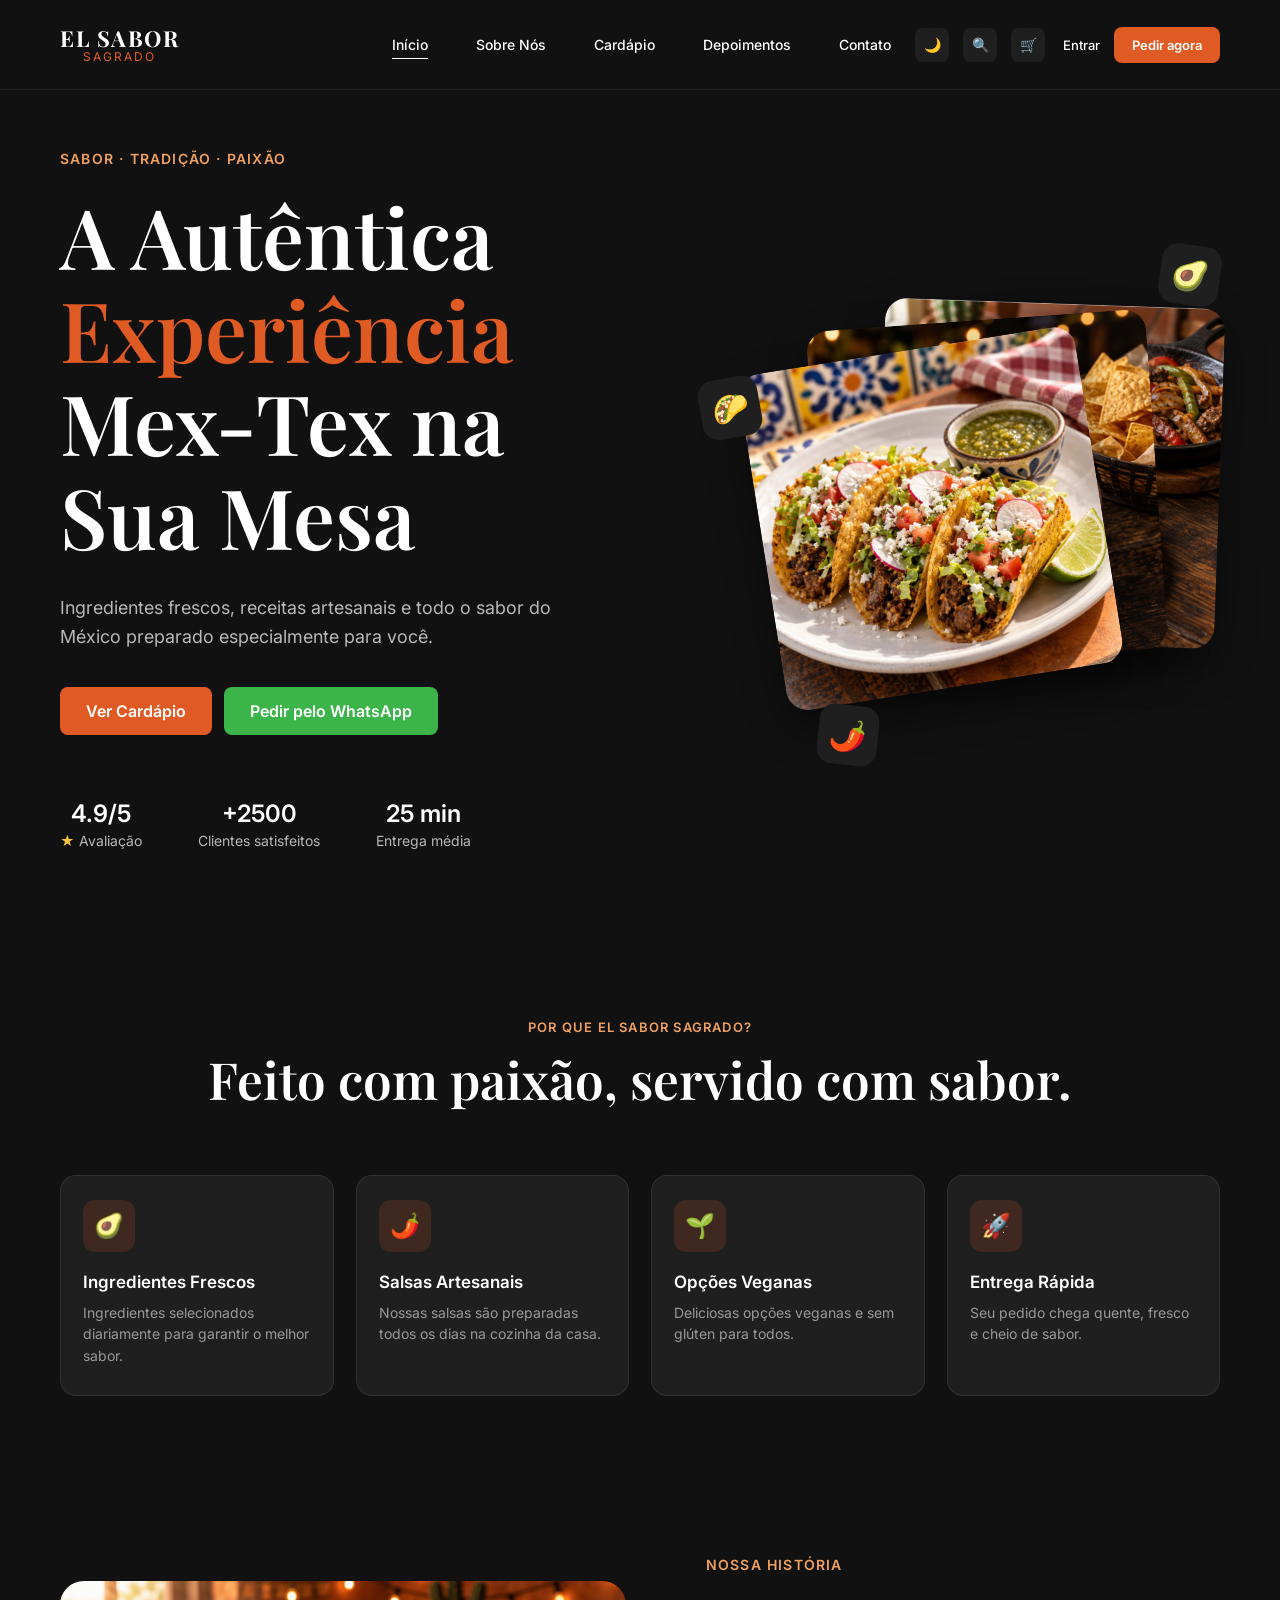
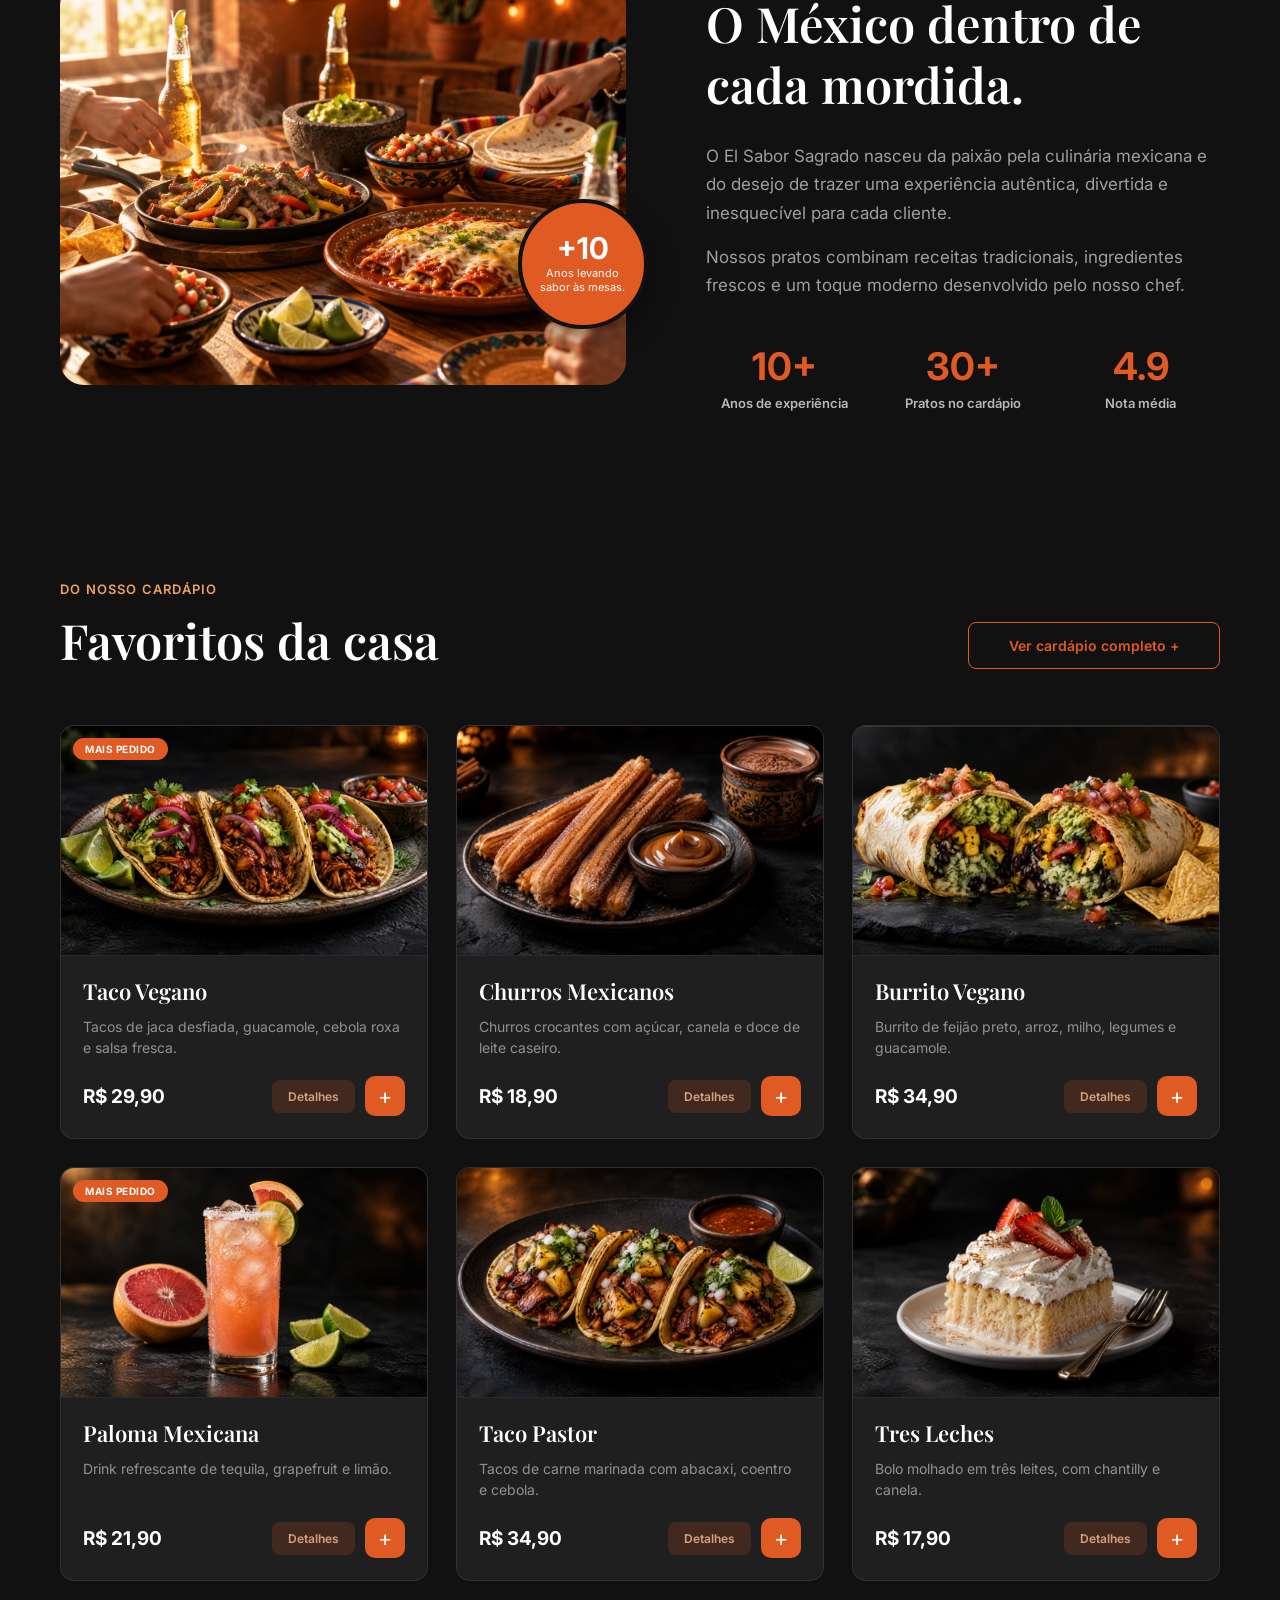
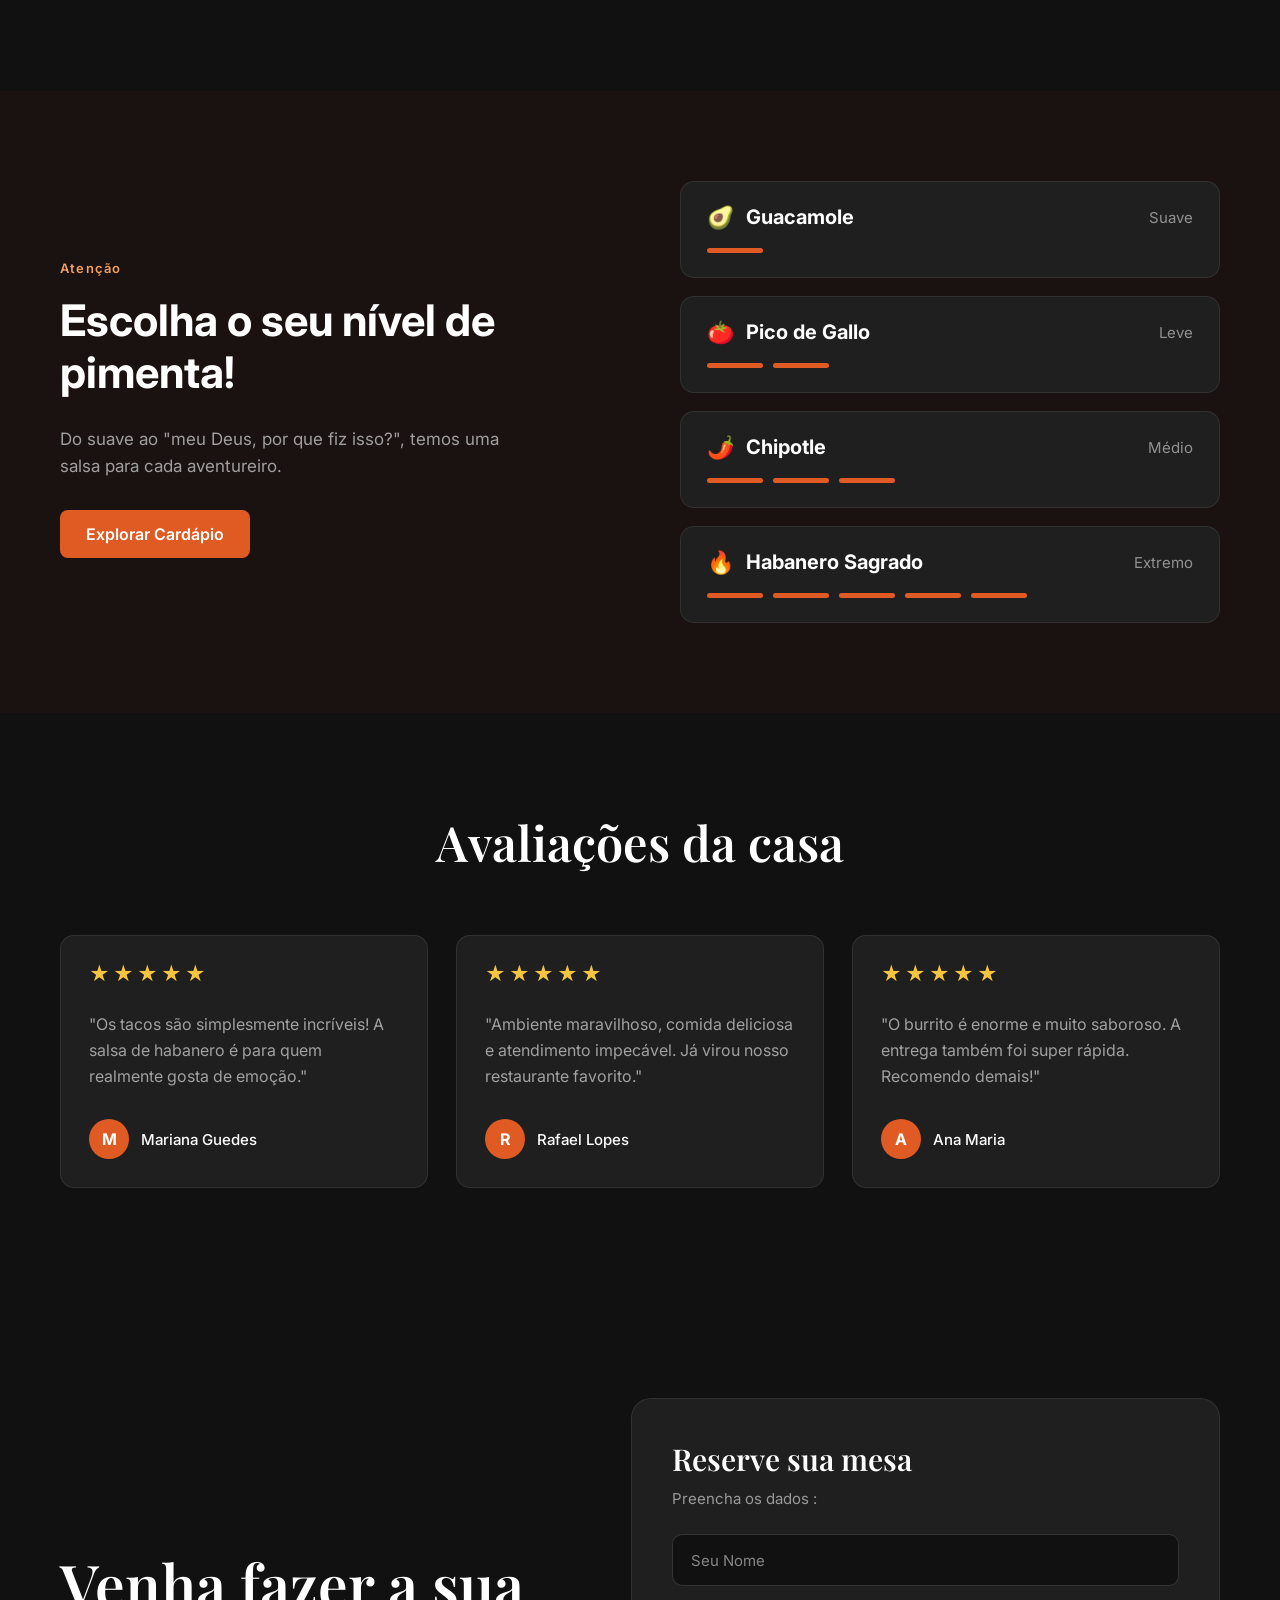
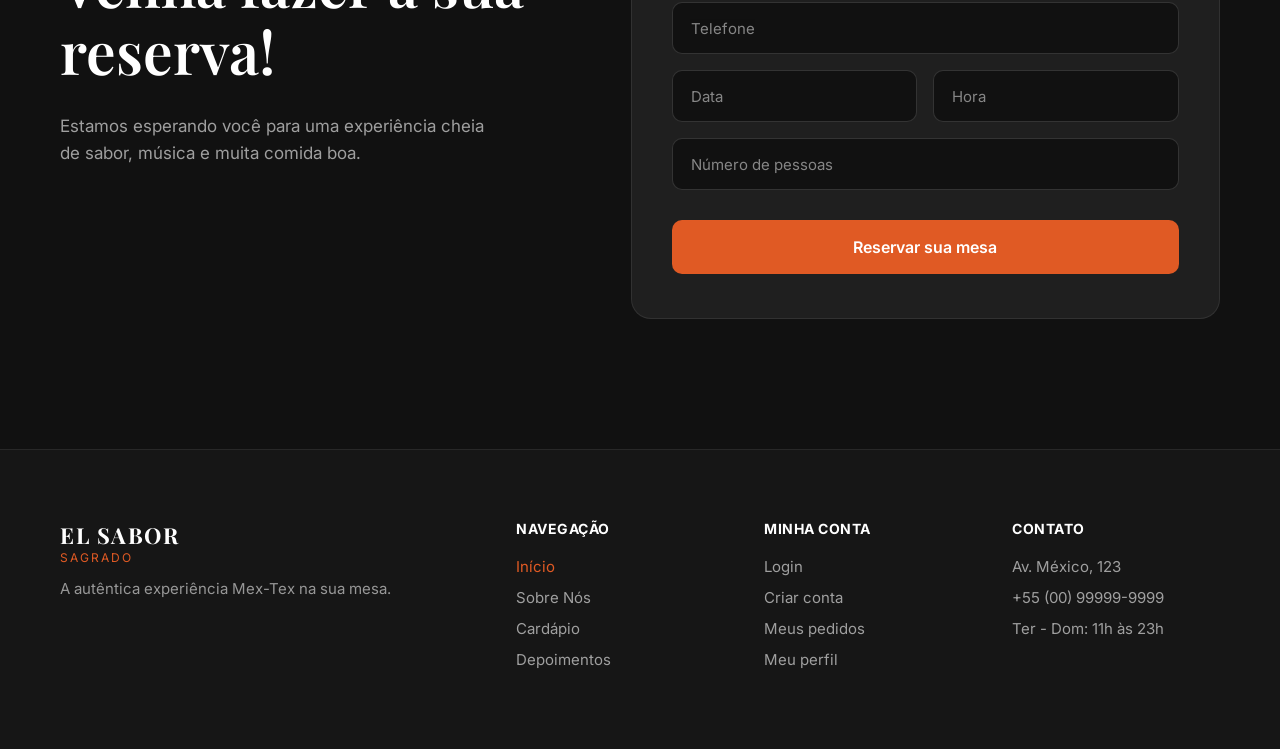
==== commit 5ded2ca3: "Add files via upload" ====
--- a/index.html
+++ b/index.html
@@ -369,8 +369,8 @@
         <input type="tel" name="telefone" placeholder="Telefone" aria-label="Telefone" required>
 
         <div class="formulario-linha">
-          <input type="date" name="data" aria-label="Data da reserva" required>
-          <input type="time" name="hora" aria-label="Horário da reserva" required>
+          <input type="text" name="data" placeholder="Data" data-tipo="date" aria-label="Data da reserva" required>
+          <input type="text" name="hora" placeholder="Hora" data-tipo="time" aria-label="Horário da reserva" required>
         </div>
 
         <input type="number" name="pessoas" min="1" max="30" placeholder="Número de pessoas" aria-label="Número de pessoas" required>
--- a/style.css
+++ b/style.css
@@ -1634,4 +1634,60 @@
 .reserva-formulario input {
   min-width: 0;
   max-width: 100%;
+}
+
+@media (max-width: 480px) {
+  .barra-topo {
+    gap: 8px;
+    padding: 0 16px;
+  }
+
+  .logo-titulo { font-size: 18px; letter-spacing: 1px; }
+  .logo-subtitulo { font-size: 10px; letter-spacing: 1.5px; }
+
+  .acoes { gap: 6px; }
+  .botao-icone { width: 32px; height: 32px; }
+  .botao-principal { padding: 8px 10px; font-size: 12px; white-space: nowrap; }
+
+  .reserva { padding: 50px 16px 80px; }
+  .reserva-formulario { padding: 24px 16px 28px; }
+  .reserva-formulario h3 { font-size: 26px; }
+  .reserva-formulario input { padding: 14px 12px; font-size: 14px; }
+  .formulario-linha { gap: 10px; }
+}
+
+@media (max-width: 380px) {
+  .formulario-linha { grid-template-columns: minmax(0, 1fr); }
+  .botao-principal { display: none; }
+}
+
+@media (max-width: 380px) {
+  .destaque > *,
+  .pimenta > * { min-width: 0; }
+
+  .destaque h1 { font-size: 40px; overflow-wrap: break-word; }
+  .pimenta { padding-left: 16px; padding-right: 16px; }
+}
+
+@media (max-width: 380px) {
+  .numeros { gap: 24px; }
+}
+
+@media (max-width: 480px) {
+  .carrinho-pagina { padding: 50px 16px 80px; }
+}
+
+.reserva-formulario input {
+  display: block;
+  box-sizing: border-box;
+  height: 52px;
+  margin: 0;
+  -webkit-appearance: none;
+  appearance: none;
+  text-align: left;
+}
+
+.reserva-formulario input::-webkit-date-and-time-value {
+  text-align: left;
+  min-height: 1.2em;
 }
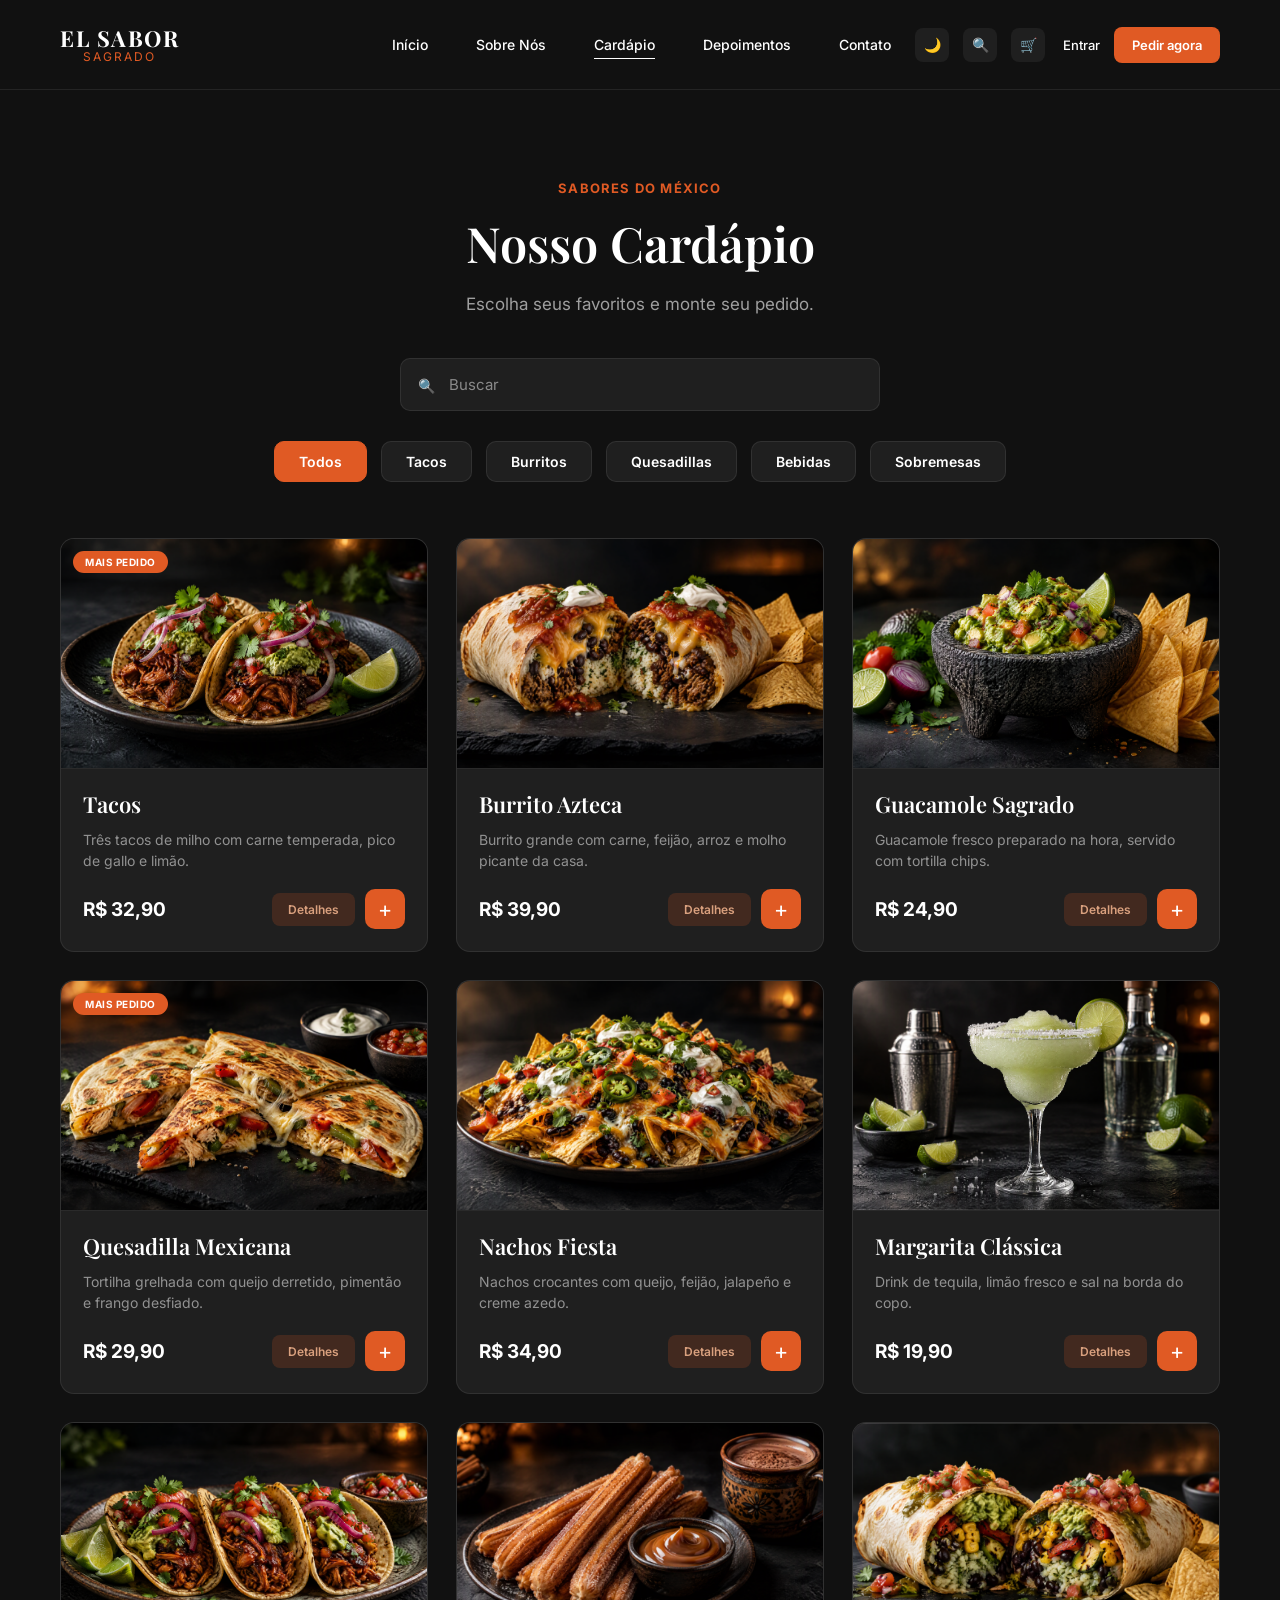
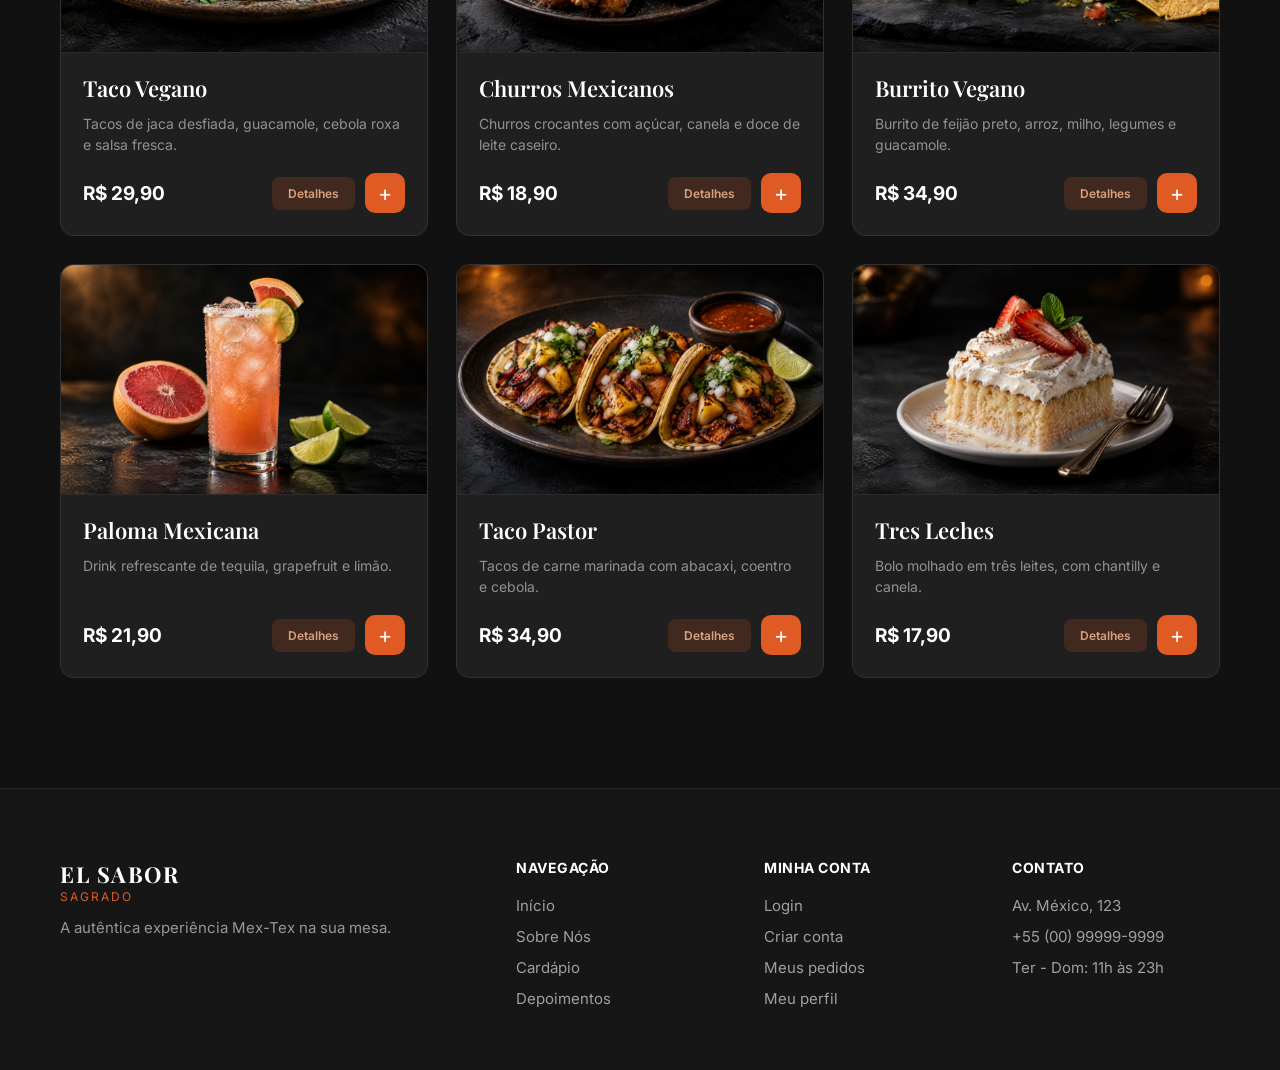
==== commit ee20d64f: "Add files via upload" ====
--- a/index.html
+++ b/index.html
@@ -3,26 +3,27 @@
 <head>
   <meta charset="UTF-8">
   <meta name="viewport" content="width=device-width, initial-scale=1.0">
-  <title>El Sabor Sagrado</title>
+  <title>Cardápio | El Sabor Sagrado</title>
   <link rel="preconnect" href="https://fonts.googleapis.com">
   <link href="https://fonts.googleapis.com/css2?family=Inter:wght@400;500;600&family=Playfair+Display:wght@600;700&display=swap" rel="stylesheet">
   <link rel="stylesheet" href="style.css">
 </head>
 <body>
+
   <input type="checkbox" id="interruptor-tema" class="tema-checkbox">
 
   <header class="barra-topo">
-    <a href="#inicio" class="logo">
+    <a href="index.html" class="logo">
       <span class="logo-titulo">EL SABOR</span>
       <span class="logo-subtitulo">SAGRADO</span>
     </a>
 
     <nav class="menu-links">
-      <a href="#inicio" class="ativo">Início</a>
-      <a href="#sobre">Sobre Nós</a>
-      <a href="cardapio.html">Cardápio</a>
-      <a href="#depoimentos">Depoimentos</a>
-      <a href="#contato">Contato</a>
+      <a href="index.html">Início</a>
+      <a href="index.html#sobre">Sobre Nós</a>
+      <a href="cardapio.html" class="ativo">Cardápio</a>
+      <a href="index.html#depoimentos">Depoimentos</a>
+      <a href="index.html#contato">Contato</a>
     </nav>
 
     <div class="acoes">
@@ -45,131 +46,128 @@
   </header>
 
   <main>
-    <section class="destaque" id="inicio">
-      <div class="destaque-texto">
-        <span class="sobretitulo">SABOR · TRADIÇÃO · PAIXÃO</span>
-
-        <h1>
-          A Autêntica<br>
-          <em>Experiência</em><br>
-          Mex-Tex na Sua Mesa
-        </h1>
-
-        <p class="destaque-descricao">
-          Ingredientes frescos, receitas artesanais e todo o sabor do México
-          preparado especialmente para você.
-        </p>
-
-        <div class="destaque-botoes">
-          <a href="cardapio.html" class="botao-principal botao-pequeno">Ver Cardápio</a>
-          <a href="#whatsapp" class="botao-whatsapp botao-pequeno">Pedir pelo WhatsApp</a>
-        </div>
-
-        <ul class="numeros">
-          <li>
-            <strong>4.9/5</strong>
-            <span><b class="estrela">★</b> Avaliação</span>
-          </li>
-          <li>
-            <strong>+2500</strong>
-            <span>Clientes satisfeitos</span>
-          </li>
-          <li>
-            <strong>25 min</strong>
-            <span>Entrega média</span>
-          </li>
-        </ul>
+    <section class="cardapio cardapio-pagina" id="cardapio">
+      <div class="cardapio-cabecalho">
+        <span class="sobretitulo">SABORES DO MÉXICO</span>
+        <h1>Nosso Cardápio</h1>
+        <p>Escolha seus favoritos e monte seu pedido.</p>
       </div>
 
-      <div class="destaque-visual">
-        <div class="pilha">
-          <div class="icone-flutuante icone-abacate">🥑</div>
-          <div class="icone-flutuante icone-taco">🌮</div>
-          <div class="icone-flutuante icone-pimenta">🌶️</div>
-
-          <div class="foto foto-3"><img src="foto3.webp" alt="Foto 3"></div>
-          <div class="foto foto-2"><img src="foto2.webp" alt="Foto 2"></div>
-          <div class="foto foto-1"><img src="foto1.webp" alt="Foto 1"></div>
-        </div>
+      <label class="busca-cardapio">
+        <span>🔍</span>
+        <input type="search" placeholder="Buscar" aria-label="Buscar no cardápio">
+      </label>
+
+      <div class="filtros">
+        <button class="filtro ativo" data-categoria="todos">Todos</button>
+        <button class="filtro" data-categoria="tacos">Tacos</button>
+        <button class="filtro" data-categoria="burritos">Burritos</button>
+        <button class="filtro" data-categoria="quesadillas">Quesadillas</button>
+        <button class="filtro" data-categoria="bebidas">Bebidas</button>
+        <button class="filtro" data-categoria="sobremesas">Sobremesas</button>
       </div>
-    </section>
-
-    <section class="porque" id="sobre">
-      <span class="sobretitulo">POR QUE EL SABOR SAGRADO?</span>
-      <h2>Feito com paixão, servido com sabor.</h2>
-
-      <div class="cartoes">
-        <article class="cartao">
-          <div class="cartao-icone">🥑</div>
-          <h3>Ingredientes Frescos</h3>
-          <p>Ingredientes selecionados diariamente para garantir o melhor sabor.</p>
-        </article>
-
-        <article class="cartao">
-          <div class="cartao-icone">🌶️</div>
-          <h3>Salsas Artesanais</h3>
-          <p>Nossas salsas são preparadas todos os dias na cozinha da casa.</p>
-        </article>
-
-        <article class="cartao">
-          <div class="cartao-icone">🌱</div>
-          <h3>Opções Veganas</h3>
-          <p>Deliciosas opções veganas e sem glúten para todos.</p>
-        </article>
-
-        <article class="cartao">
-          <div class="cartao-icone">🚀</div>
-          <h3>Entrega Rápida</h3>
-          <p>Seu pedido chega quente, fresco e cheio de sabor.</p>
-        </article>
-      </div>
-    </section>
-
-    <section class="historia" id="historia">
-      <div class="historia-imagem">
-        <img src="historia.webp" alt="Nossa história">
-
-        <div class="historia-selo">
-          <strong>+10</strong>
-          <span>Anos levando sabor às mesas.</span>
-        </div>
-      </div>
-
-      <div class="historia-texto">
-        <span class="sobretitulo">NOSSA HISTÓRIA</span>
-        <h2>O México dentro de cada mordida.</h2>
-
-        <p>
-          O El Sabor Sagrado nasceu da paixão pela culinária mexicana e do
-          desejo de trazer uma experiência autêntica, divertida e inesquecível
-          para cada cliente.
-        </p>
-        <p>
-          Nossos pratos combinam receitas tradicionais, ingredientes frescos e
-          um toque moderno desenvolvido pelo nosso chef.
-        </p>
-
-        <ul class="historia-numeros">
-          <li><strong>10+</strong><span>Anos de experiência</span></li>
-          <li><strong>30+</strong><span>Pratos no cardápio</span></li>
-          <li><strong>4.9</strong><span>Nota média</span></li>
-        </ul>
-      </div>
-    </section>
-
-    <section class="cardapio" id="cardapio">
-      <div class="cardapio-topo">
-        <div>
-          <span class="sobretitulo">DO NOSSO CARDÁPIO</span>
-          <h2>Favoritos da casa</h2>
-        </div>
-        <a href="cardapio.html" class="botao-contorno">Ver cardápio completo +</a>
-      </div>
 
       <div class="cardapio-grade">
-        <article class="prato">
+        <article class="prato" data-categoria="tacos">
           <div class="prato-foto">
             <span class="etiqueta">MAIS PEDIDO</span>
+            <img src="cardapio1.webp" alt="Tacos">
+          </div>
+          <div class="prato-corpo">
+            <h3>Tacos</h3>
+            <p>Três tacos de milho com carne temperada, pico de gallo e limão.</p>
+            <div class="prato-rodape">
+              <strong class="preco">R$ 32,90</strong>
+              <div class="prato-acoes">
+                <button class="botao-detalhes">Detalhes</button>
+                <button class="botao-adicionar" aria-label="Adicionar Tacos">+</button>
+              </div>
+            </div>
+          </div>
+        </article>
+        <article class="prato" data-categoria="burritos">
+          <div class="prato-foto">
+            <img src="cardapio2.webp" alt="Burrito Azteca">
+          </div>
+          <div class="prato-corpo">
+            <h3>Burrito Azteca</h3>
+            <p>Burrito grande com carne, feijão, arroz e molho picante da casa.</p>
+            <div class="prato-rodape">
+              <strong class="preco">R$ 39,90</strong>
+              <div class="prato-acoes">
+                <button class="botao-detalhes">Detalhes</button>
+                <button class="botao-adicionar" aria-label="Adicionar Burrito Azteca">+</button>
+              </div>
+            </div>
+          </div>
+        </article>
+        <article class="prato" data-categoria="entradas">
+          <div class="prato-foto">
+            <img src="cardapio3.webp" alt="Guacamole Sagrado">
+          </div>
+          <div class="prato-corpo">
+            <h3>Guacamole Sagrado</h3>
+            <p>Guacamole fresco preparado na hora, servido com tortilla chips.</p>
+            <div class="prato-rodape">
+              <strong class="preco">R$ 24,90</strong>
+              <div class="prato-acoes">
+                <button class="botao-detalhes">Detalhes</button>
+                <button class="botao-adicionar" aria-label="Adicionar Guacamole Sagrado">+</button>
+              </div>
+            </div>
+          </div>
+        </article>
+        <article class="prato" data-categoria="quesadillas">
+          <div class="prato-foto">
+            <span class="etiqueta">MAIS PEDIDO</span>
+            <img src="cardapio4.webp" alt="Quesadilla Mexicana">
+          </div>
+          <div class="prato-corpo">
+            <h3>Quesadilla Mexicana</h3>
+            <p>Tortilha grelhada com queijo derretido, pimentão e frango desfiado.</p>
+            <div class="prato-rodape">
+              <strong class="preco">R$ 29,90</strong>
+              <div class="prato-acoes">
+                <button class="botao-detalhes">Detalhes</button>
+                <button class="botao-adicionar" aria-label="Adicionar Quesadilla Mexicana">+</button>
+              </div>
+            </div>
+          </div>
+        </article>
+        <article class="prato" data-categoria="entradas">
+          <div class="prato-foto">
+            <img src="cardapio5.webp" alt="Nachos Fiesta">
+          </div>
+          <div class="prato-corpo">
+            <h3>Nachos Fiesta</h3>
+            <p>Nachos crocantes com queijo, feijão, jalapeño e creme azedo.</p>
+            <div class="prato-rodape">
+              <strong class="preco">R$ 34,90</strong>
+              <div class="prato-acoes">
+                <button class="botao-detalhes">Detalhes</button>
+                <button class="botao-adicionar" aria-label="Adicionar Nachos Fiesta">+</button>
+              </div>
+            </div>
+          </div>
+        </article>
+        <article class="prato" data-categoria="bebidas">
+          <div class="prato-foto">
+            <img src="cardapio6.webp" alt="Margarita Clássica">
+          </div>
+          <div class="prato-corpo">
+            <h3>Margarita Clássica</h3>
+            <p>Drink de tequila, limão fresco e sal na borda do copo.</p>
+            <div class="prato-rodape">
+              <strong class="preco">R$ 19,90</strong>
+              <div class="prato-acoes">
+                <button class="botao-detalhes">Detalhes</button>
+                <button class="botao-adicionar" aria-label="Adicionar Margarita Clássica">+</button>
+              </div>
+            </div>
+          </div>
+        </article>
+        <article class="prato" data-categoria="tacos">
+          <div class="prato-foto">
             <img src="cardapio7.webp" alt="Taco Vegano">
           </div>
           <div class="prato-corpo">
@@ -184,8 +182,7 @@
             </div>
           </div>
         </article>
-
-        <article class="prato">
+        <article class="prato" data-categoria="sobremesas">
           <div class="prato-foto">
             <img src="cardapio8.webp" alt="Churros Mexicanos">
           </div>
@@ -201,8 +198,7 @@
             </div>
           </div>
         </article>
-
-        <article class="prato">
+        <article class="prato" data-categoria="burritos">
           <div class="prato-foto">
             <img src="cardapio9.webp" alt="Burrito Vegano">
           </div>
@@ -218,10 +214,8 @@
             </div>
           </div>
         </article>
-
-        <article class="prato">
-          <div class="prato-foto">
-            <span class="etiqueta">MAIS PEDIDO</span>
+        <article class="prato" data-categoria="bebidas">
+          <div class="prato-foto">
             <img src="cardapio10.webp" alt="Paloma Mexicana">
           </div>
           <div class="prato-corpo">
@@ -236,8 +230,7 @@
             </div>
           </div>
         </article>
-
-        <article class="prato">
+        <article class="prato" data-categoria="tacos">
           <div class="prato-foto">
             <img src="cardapio11.webp" alt="Taco Pastor">
           </div>
@@ -253,8 +246,7 @@
             </div>
           </div>
         </article>
-
-        <article class="prato">
+        <article class="prato" data-categoria="sobremesas">
           <div class="prato-foto">
             <img src="cardapio12.webp" alt="Tres Leches">
           </div>
@@ -271,112 +263,8 @@
           </div>
         </article>
       </div>
-    </section>
-
-    <section class="pimenta" id="pimenta">
-      <div class="pimenta-texto">
-        <span class="sobretitulo">Atenção</span>
-        <h2>Escolha o seu nível de pimenta!</h2>
-        <p>
-          Do suave ao "meu Deus, por que fiz isso?", temos uma salsa para cada
-          aventureiro.
-        </p>
-        <a href="cardapio.html" class="botao-principal botao-pequeno">Explorar Cardápio</a>
-      </div>
-
-      <div class="pimenta-lista">
-        <article class="pimenta-cartao">
-          <div class="pimenta-topo">
-            <h3><span>🥑</span> Guacamole</h3>
-            <small>Suave</small>
-          </div>
-          <div class="pimenta-barras"><i></i></div>
-        </article>
-
-        <article class="pimenta-cartao">
-          <div class="pimenta-topo">
-            <h3><span>🍅</span> Pico de Gallo</h3>
-            <small>Leve</small>
-          </div>
-          <div class="pimenta-barras"><i></i><i></i></div>
-        </article>
-
-        <article class="pimenta-cartao">
-          <div class="pimenta-topo">
-            <h3><span>🌶️</span> Chipotle</h3>
-            <small>Médio</small>
-          </div>
-          <div class="pimenta-barras"><i></i><i></i><i></i></div>
-        </article>
-
-        <article class="pimenta-cartao">
-          <div class="pimenta-topo">
-            <h3><span>🔥</span> Habanero Sagrado</h3>
-            <small>Extremo</small>
-          </div>
-          <div class="pimenta-barras"><i></i><i></i><i></i><i></i><i></i></div>
-        </article>
-      </div>
-    </section>
-
-    <section class="avaliacoes" id="depoimentos">
-      <h2>Avaliações da casa</h2>
-
-      <div class="avaliacoes-grade">
-        <article class="avaliacao">
-          <div class="estrelas">★★★★★</div>
-          <p>"Os tacos são simplesmente incríveis! A salsa de habanero é para quem realmente gosta de emoção."</p>
-          <div class="avaliacao-autor">
-            <span class="avatar">M</span>
-            <strong>Mariana Guedes</strong>
-          </div>
-        </article>
-
-        <article class="avaliacao">
-          <div class="estrelas">★★★★★</div>
-          <p>"Ambiente maravilhoso, comida deliciosa e atendimento impecável. Já virou nosso restaurante favorito."</p>
-          <div class="avaliacao-autor">
-            <span class="avatar">R</span>
-            <strong>Rafael Lopes</strong>
-          </div>
-        </article>
-
-        <article class="avaliacao">
-          <div class="estrelas">★★★★★</div>
-          <p>"O burrito é enorme e muito saboroso. A entrega também foi super rápida. Recomendo demais!"</p>
-          <div class="avaliacao-autor">
-            <span class="avatar">A</span>
-            <strong>Ana Maria</strong>
-          </div>
-        </article>
-      </div>
-    </section>
-
-    <section class="reserva" id="contato">
-      <div class="reserva-texto">
-        <h2>Venha fazer a sua reserva!</h2>
-        <p>
-          Estamos esperando você para uma experiência cheia de sabor, música e
-          muita comida boa.
-        </p>
-      </div>
-
-      <form class="reserva-formulario" action="#contato">
-        <h3>Reserve sua mesa</h3>
-        <p class="formulario-subtitulo">Preencha os dados :</p>
-
-        <input type="text" name="nome" placeholder="Seu Nome" aria-label="Seu nome" required>
-        <input type="tel" name="telefone" placeholder="Telefone" aria-label="Telefone" required>
-
-        <div class="formulario-linha">
-          <input type="text" name="data" placeholder="Data" data-tipo="date" aria-label="Data da reserva" required>
-          <input type="text" name="hora" placeholder="Hora" data-tipo="time" aria-label="Horário da reserva" required>
-        </div>
-
-        <input type="number" name="pessoas" min="1" max="30" placeholder="Número de pessoas" aria-label="Número de pessoas" required>
-
-        <button type="submit" class="botao-enviar">Reservar sua mesa</button>
-      </form>
+
+      <p class="sem-resultado" hidden>Nenhum prato encontrado.</p>
     </section>
   </main>
 
@@ -389,10 +277,10 @@
 
     <div class="rodape-coluna">
       <h4>NAVEGAÇÃO</h4>
-      <a href="#inicio" class="ativo">Início</a>
-      <a href="#sobre">Sobre Nós</a>
+      <a href="index.html">Início</a>
+      <a href="index.html#sobre">Sobre Nós</a>
       <a href="cardapio.html">Cardápio</a>
-      <a href="#depoimentos">Depoimentos</a>
+      <a href="index.html#depoimentos">Depoimentos</a>
     </div>
 
     <div class="rodape-coluna">
--- a/style.css
+++ b/style.css
@@ -1690,4 +1690,48 @@
 .reserva-formulario input::-webkit-date-and-time-value {
   text-align: left;
   min-height: 1.2em;
+}
+
+.aviso {
+  position: fixed;
+  right: 24px;
+  bottom: 24px;
+  z-index: 300;
+  display: flex;
+  align-items: center;
+  gap: 12px;
+  max-width: calc(100% - 32px);
+  padding: 16px 22px;
+  font-size: 14px;
+  color: var(--texto);
+  background: var(--fundo-suave);
+  border: 1px solid var(--borda);
+  border-radius: 16px;
+  box-shadow: 0 10px 30px var(--sombra-forte);
+  opacity: 0;
+  transform: translateY(20px);
+  pointer-events: none;
+  transition: opacity 0.3s, transform 0.3s;
+}
+
+.aviso.visivel {
+  opacity: 1;
+  transform: translateY(0);
+}
+
+.aviso-icone {
+  flex-shrink: 0;
+  display: grid;
+  place-items: center;
+  width: 20px;
+  height: 20px;
+  font-size: 13px;
+  font-weight: 700;
+  color: #fff;
+  background: #2faa4a;
+  border-radius: 5px;
+}
+
+@media (max-width: 480px) {
+  .aviso { right: 16px; bottom: 16px; }
 }
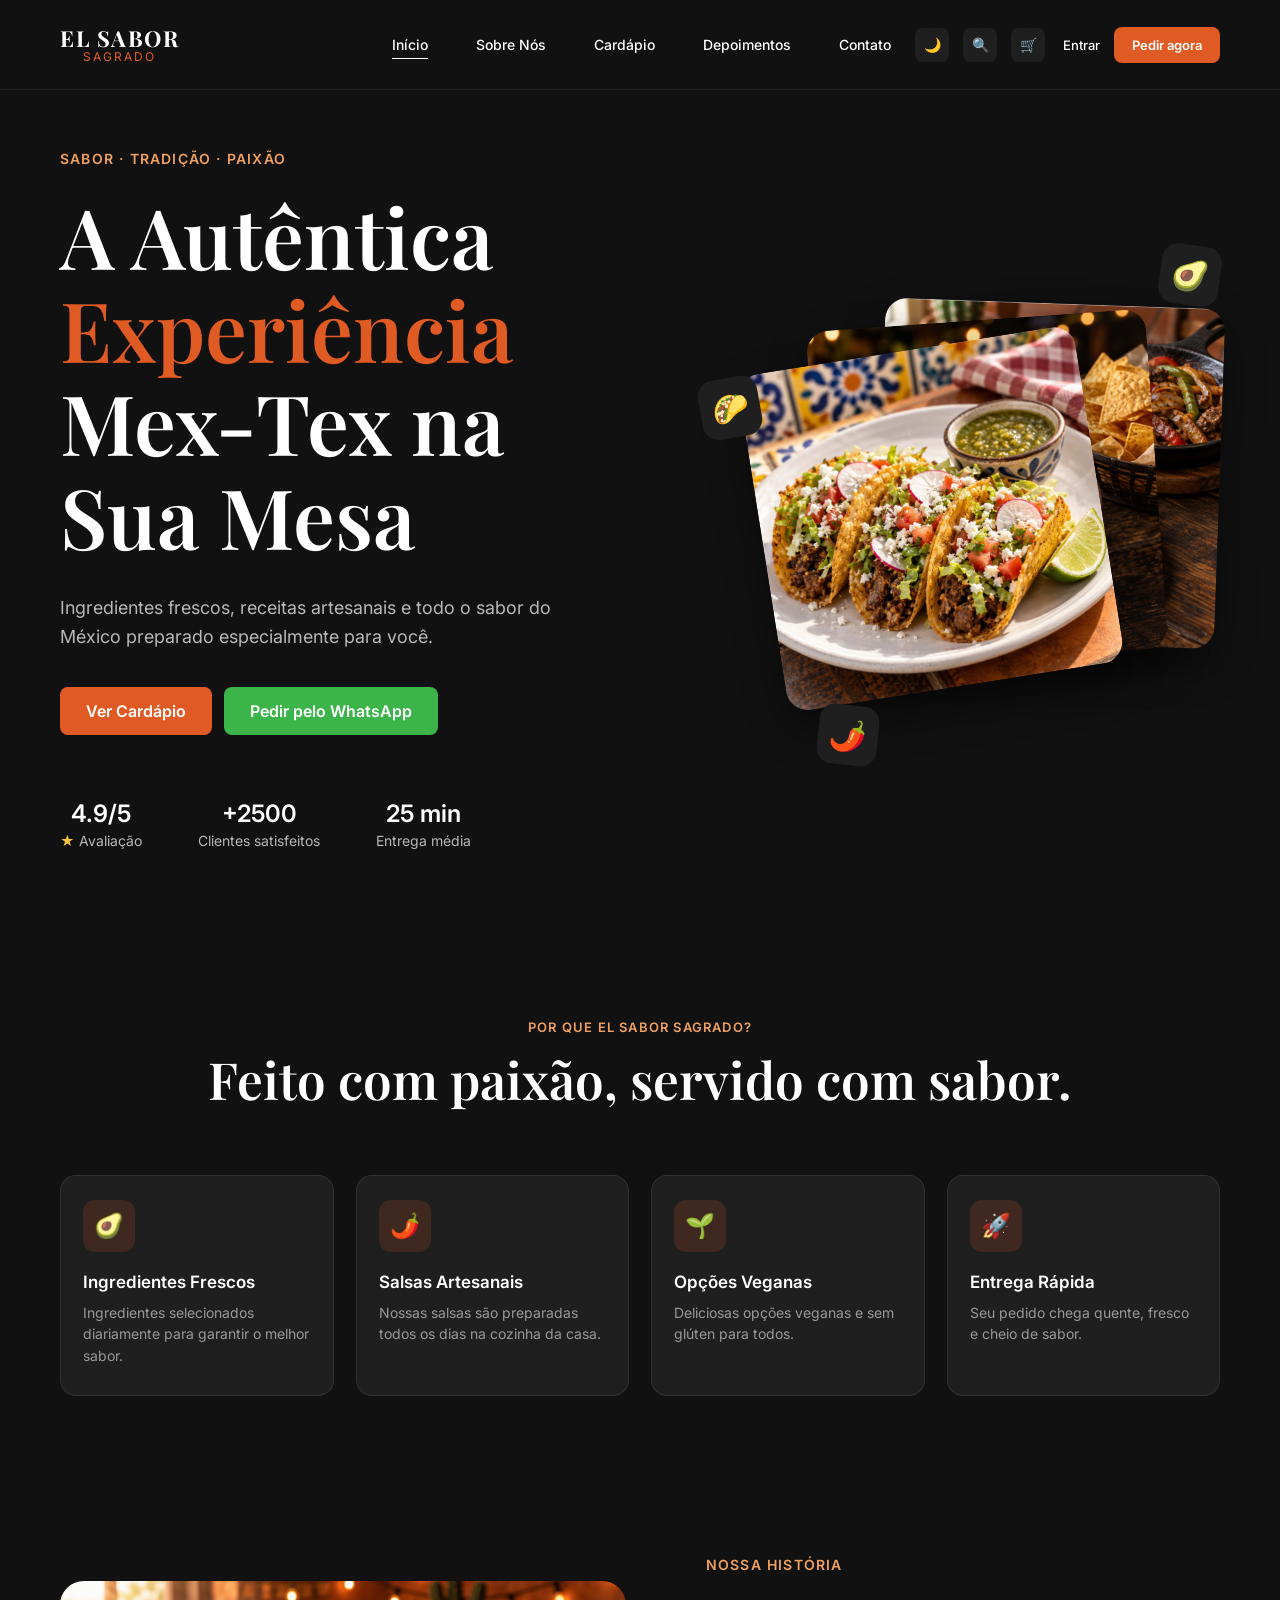
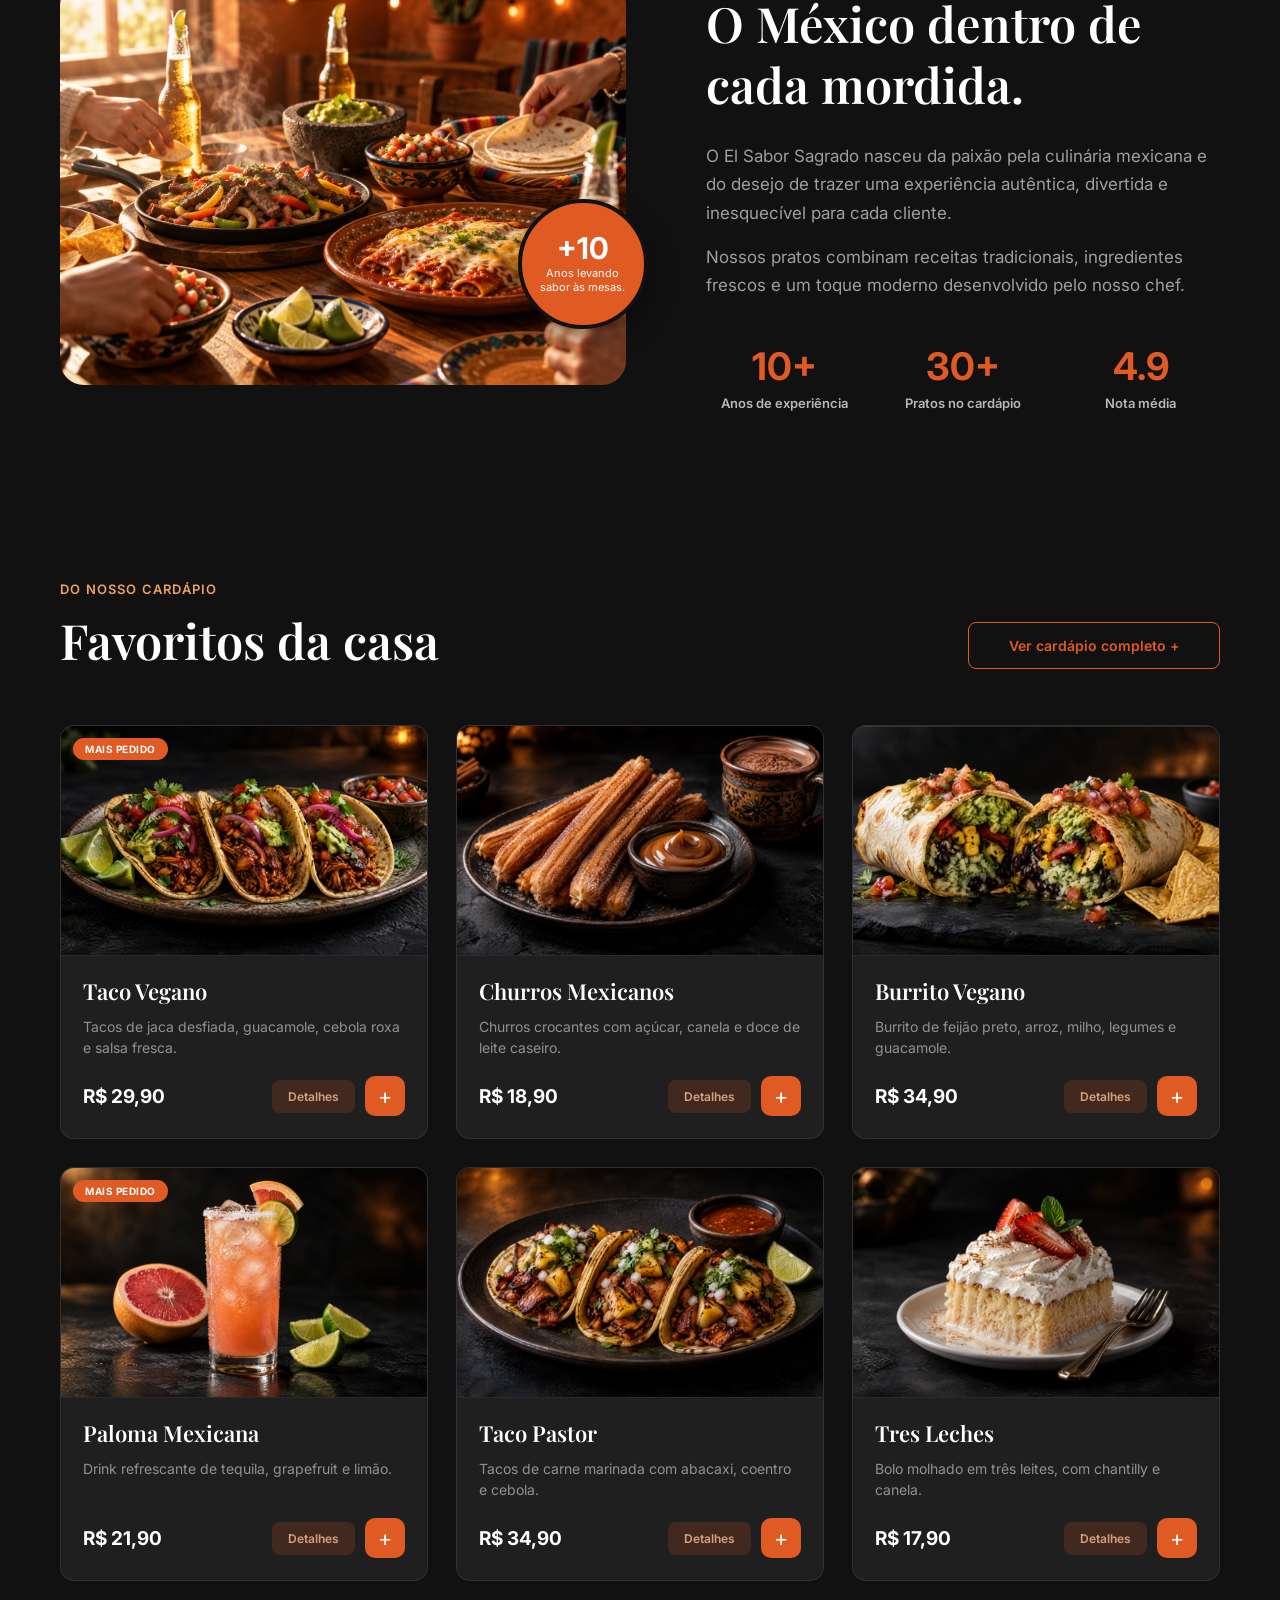
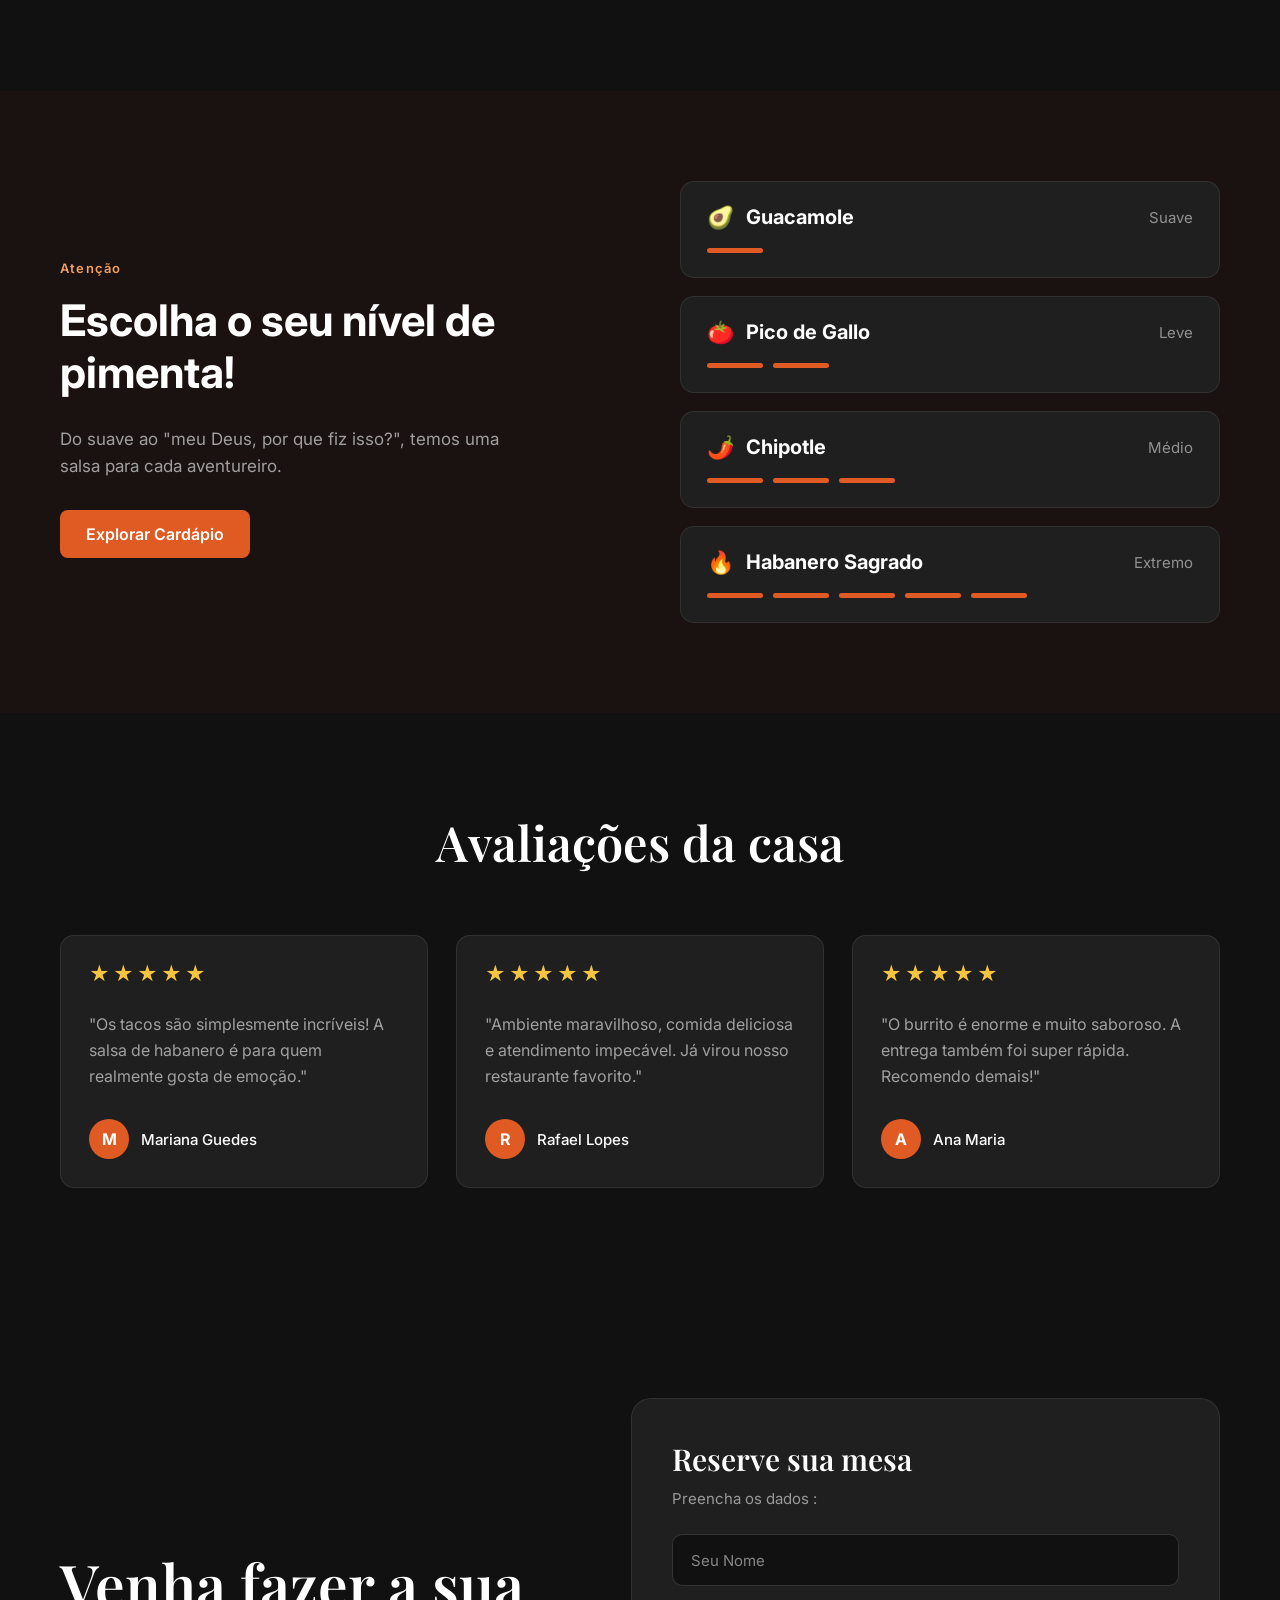
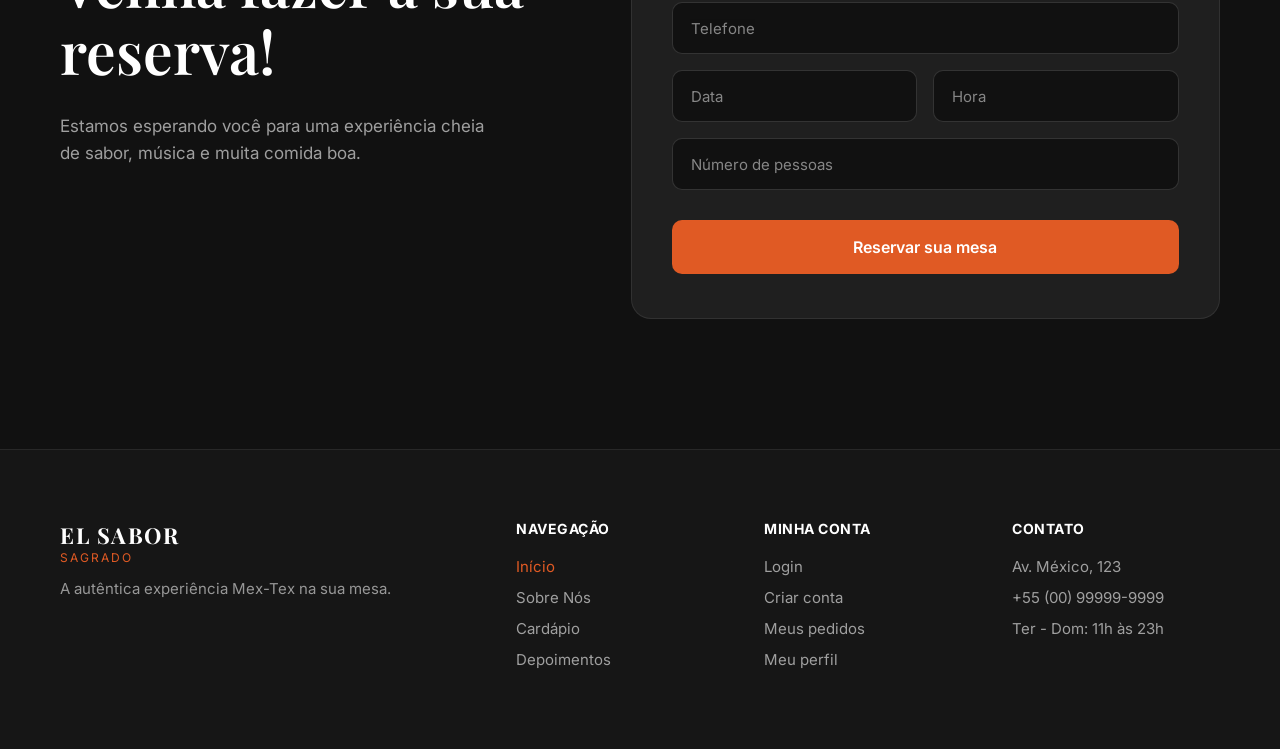
==== commit c34818a3: "Add files via upload" ====
--- a/index.html
+++ b/index.html
@@ -3,27 +3,27 @@
 <head>
   <meta charset="UTF-8">
   <meta name="viewport" content="width=device-width, initial-scale=1.0">
-  <title>Cardápio | El Sabor Sagrado</title>
+  <title>El Sabor Sagrado</title>
   <link rel="preconnect" href="https://fonts.googleapis.com">
   <link href="https://fonts.googleapis.com/css2?family=Inter:wght@400;500;600&family=Playfair+Display:wght@600;700&display=swap" rel="stylesheet">
   <link rel="stylesheet" href="style.css">
 </head>
 <body>
-
   <input type="checkbox" id="interruptor-tema" class="tema-checkbox">
 
   <header class="barra-topo">
-    <a href="index.html" class="logo">
+    <a href="#inicio" class="logo">
       <span class="logo-titulo">EL SABOR</span>
       <span class="logo-subtitulo">SAGRADO</span>
     </a>
 
     <nav class="menu-links">
-      <a href="index.html">Início</a>
-      <a href="index.html#sobre">Sobre Nós</a>
-      <a href="cardapio.html" class="ativo">Cardápio</a>
-      <a href="index.html#depoimentos">Depoimentos</a>
-      <a href="index.html#contato">Contato</a>
+      <a href="#inicio" class="ativo">Início</a>
+      <a href="#sobre">Sobre Nós</a>
+      <a href="cardapio.html">Cardápio</a>
+      <a href="#depoimentos">Depoimentos</a>
+      <a href="#contato">Contato</a>
+      <a href="cardapio.html" class="menu-pedir">Pedir agora</a>
     </nav>
 
     <div class="acoes">
@@ -36,8 +36,9 @@
         <span class="contador">0</span>
       </a>
 
-      <a href="#entrar" class="link-entrar">Entrar</a>
-      <a href="#pedir" class="botao-principal">Pedir agora</a>
+      <a href="login.html" class="link-entrar">Entrar</a>
+      <a href="cardapio.html" class="botao-principal botao-pedir">Pedir agora</a>
+      <a href="login.html" class="botao-principal botao-entrar">Entrar</a>
 
       <button class="botao-menu" aria-label="Menu">
         <span></span><span></span><span></span>
@@ -46,128 +47,131 @@
   </header>
 
   <main>
-    <section class="cardapio cardapio-pagina" id="cardapio">
-      <div class="cardapio-cabecalho">
-        <span class="sobretitulo">SABORES DO MÉXICO</span>
-        <h1>Nosso Cardápio</h1>
-        <p>Escolha seus favoritos e monte seu pedido.</p>
-      </div>
-
-      <label class="busca-cardapio">
-        <span>🔍</span>
-        <input type="search" placeholder="Buscar" aria-label="Buscar no cardápio">
-      </label>
-
-      <div class="filtros">
-        <button class="filtro ativo" data-categoria="todos">Todos</button>
-        <button class="filtro" data-categoria="tacos">Tacos</button>
-        <button class="filtro" data-categoria="burritos">Burritos</button>
-        <button class="filtro" data-categoria="quesadillas">Quesadillas</button>
-        <button class="filtro" data-categoria="bebidas">Bebidas</button>
-        <button class="filtro" data-categoria="sobremesas">Sobremesas</button>
+    <section class="destaque" id="inicio">
+      <div class="destaque-texto">
+        <span class="sobretitulo">SABOR · TRADIÇÃO · PAIXÃO</span>
+
+        <h1>
+          A Autêntica<br>
+          <em>Experiência</em><br>
+          Mex-Tex na Sua Mesa
+        </h1>
+
+        <p class="destaque-descricao">
+          Ingredientes frescos, receitas artesanais e todo o sabor do México
+          preparado especialmente para você.
+        </p>
+
+        <div class="destaque-botoes">
+          <a href="cardapio.html" class="botao-principal botao-pequeno">Ver Cardápio</a>
+          <a href="#whatsapp" class="botao-whatsapp botao-pequeno">Pedir pelo WhatsApp</a>
+        </div>
+
+        <ul class="numeros">
+          <li>
+            <strong>4.9/5</strong>
+            <span><b class="estrela">★</b> Avaliação</span>
+          </li>
+          <li>
+            <strong>+2500</strong>
+            <span>Clientes satisfeitos</span>
+          </li>
+          <li>
+            <strong>25 min</strong>
+            <span>Entrega média</span>
+          </li>
+        </ul>
+      </div>
+
+      <div class="destaque-visual">
+        <div class="pilha">
+          <div class="icone-flutuante icone-abacate">🥑</div>
+          <div class="icone-flutuante icone-taco">🌮</div>
+          <div class="icone-flutuante icone-pimenta">🌶️</div>
+
+          <div class="foto foto-3"><img src="foto3.webp" alt="Foto 3"></div>
+          <div class="foto foto-2"><img src="foto2.webp" alt="Foto 2"></div>
+          <div class="foto foto-1"><img src="foto1.webp" alt="Foto 1"></div>
+        </div>
+      </div>
+    </section>
+
+    <section class="porque" id="sobre">
+      <span class="sobretitulo">POR QUE EL SABOR SAGRADO?</span>
+      <h2>Feito com paixão, servido com sabor.</h2>
+
+      <div class="cartoes">
+        <article class="cartao">
+          <div class="cartao-icone">🥑</div>
+          <h3>Ingredientes Frescos</h3>
+          <p>Ingredientes selecionados diariamente para garantir o melhor sabor.</p>
+        </article>
+
+        <article class="cartao">
+          <div class="cartao-icone">🌶️</div>
+          <h3>Salsas Artesanais</h3>
+          <p>Nossas salsas são preparadas todos os dias na cozinha da casa.</p>
+        </article>
+
+        <article class="cartao">
+          <div class="cartao-icone">🌱</div>
+          <h3>Opções Veganas</h3>
+          <p>Deliciosas opções veganas e sem glúten para todos.</p>
+        </article>
+
+        <article class="cartao">
+          <div class="cartao-icone">🚀</div>
+          <h3>Entrega Rápida</h3>
+          <p>Seu pedido chega quente, fresco e cheio de sabor.</p>
+        </article>
+      </div>
+    </section>
+
+    <section class="historia" id="historia">
+      <div class="historia-imagem">
+        <img src="historia.webp" alt="Nossa história">
+
+        <div class="historia-selo">
+          <strong>+10</strong>
+          <span>Anos levando sabor às mesas.</span>
+        </div>
+      </div>
+
+      <div class="historia-texto">
+        <span class="sobretitulo">NOSSA HISTÓRIA</span>
+        <h2>O México dentro de cada mordida.</h2>
+
+        <p>
+          O El Sabor Sagrado nasceu da paixão pela culinária mexicana e do
+          desejo de trazer uma experiência autêntica, divertida e inesquecível
+          para cada cliente.
+        </p>
+        <p>
+          Nossos pratos combinam receitas tradicionais, ingredientes frescos e
+          um toque moderno desenvolvido pelo nosso chef.
+        </p>
+
+        <ul class="historia-numeros">
+          <li><strong>10+</strong><span>Anos de experiência</span></li>
+          <li><strong>30+</strong><span>Pratos no cardápio</span></li>
+          <li><strong>4.9</strong><span>Nota média</span></li>
+        </ul>
+      </div>
+    </section>
+
+    <section class="cardapio" id="cardapio">
+      <div class="cardapio-topo">
+        <div>
+          <span class="sobretitulo">DO NOSSO CARDÁPIO</span>
+          <h2>Favoritos da casa</h2>
+        </div>
+        <a href="cardapio.html" class="botao-contorno">Ver cardápio completo +</a>
       </div>
 
       <div class="cardapio-grade">
-        <article class="prato" data-categoria="tacos">
+        <article class="prato">
           <div class="prato-foto">
             <span class="etiqueta">MAIS PEDIDO</span>
-            <img src="cardapio1.webp" alt="Tacos">
-          </div>
-          <div class="prato-corpo">
-            <h3>Tacos</h3>
-            <p>Três tacos de milho com carne temperada, pico de gallo e limão.</p>
-            <div class="prato-rodape">
-              <strong class="preco">R$ 32,90</strong>
-              <div class="prato-acoes">
-                <button class="botao-detalhes">Detalhes</button>
-                <button class="botao-adicionar" aria-label="Adicionar Tacos">+</button>
-              </div>
-            </div>
-          </div>
-        </article>
-        <article class="prato" data-categoria="burritos">
-          <div class="prato-foto">
-            <img src="cardapio2.webp" alt="Burrito Azteca">
-          </div>
-          <div class="prato-corpo">
-            <h3>Burrito Azteca</h3>
-            <p>Burrito grande com carne, feijão, arroz e molho picante da casa.</p>
-            <div class="prato-rodape">
-              <strong class="preco">R$ 39,90</strong>
-              <div class="prato-acoes">
-                <button class="botao-detalhes">Detalhes</button>
-                <button class="botao-adicionar" aria-label="Adicionar Burrito Azteca">+</button>
-              </div>
-            </div>
-          </div>
-        </article>
-        <article class="prato" data-categoria="entradas">
-          <div class="prato-foto">
-            <img src="cardapio3.webp" alt="Guacamole Sagrado">
-          </div>
-          <div class="prato-corpo">
-            <h3>Guacamole Sagrado</h3>
-            <p>Guacamole fresco preparado na hora, servido com tortilla chips.</p>
-            <div class="prato-rodape">
-              <strong class="preco">R$ 24,90</strong>
-              <div class="prato-acoes">
-                <button class="botao-detalhes">Detalhes</button>
-                <button class="botao-adicionar" aria-label="Adicionar Guacamole Sagrado">+</button>
-              </div>
-            </div>
-          </div>
-        </article>
-        <article class="prato" data-categoria="quesadillas">
-          <div class="prato-foto">
-            <span class="etiqueta">MAIS PEDIDO</span>
-            <img src="cardapio4.webp" alt="Quesadilla Mexicana">
-          </div>
-          <div class="prato-corpo">
-            <h3>Quesadilla Mexicana</h3>
-            <p>Tortilha grelhada com queijo derretido, pimentão e frango desfiado.</p>
-            <div class="prato-rodape">
-              <strong class="preco">R$ 29,90</strong>
-              <div class="prato-acoes">
-                <button class="botao-detalhes">Detalhes</button>
-                <button class="botao-adicionar" aria-label="Adicionar Quesadilla Mexicana">+</button>
-              </div>
-            </div>
-          </div>
-        </article>
-        <article class="prato" data-categoria="entradas">
-          <div class="prato-foto">
-            <img src="cardapio5.webp" alt="Nachos Fiesta">
-          </div>
-          <div class="prato-corpo">
-            <h3>Nachos Fiesta</h3>
-            <p>Nachos crocantes com queijo, feijão, jalapeño e creme azedo.</p>
-            <div class="prato-rodape">
-              <strong class="preco">R$ 34,90</strong>
-              <div class="prato-acoes">
-                <button class="botao-detalhes">Detalhes</button>
-                <button class="botao-adicionar" aria-label="Adicionar Nachos Fiesta">+</button>
-              </div>
-            </div>
-          </div>
-        </article>
-        <article class="prato" data-categoria="bebidas">
-          <div class="prato-foto">
-            <img src="cardapio6.webp" alt="Margarita Clássica">
-          </div>
-          <div class="prato-corpo">
-            <h3>Margarita Clássica</h3>
-            <p>Drink de tequila, limão fresco e sal na borda do copo.</p>
-            <div class="prato-rodape">
-              <strong class="preco">R$ 19,90</strong>
-              <div class="prato-acoes">
-                <button class="botao-detalhes">Detalhes</button>
-                <button class="botao-adicionar" aria-label="Adicionar Margarita Clássica">+</button>
-              </div>
-            </div>
-          </div>
-        </article>
-        <article class="prato" data-categoria="tacos">
-          <div class="prato-foto">
             <img src="cardapio7.webp" alt="Taco Vegano">
           </div>
           <div class="prato-corpo">
@@ -182,7 +186,8 @@
             </div>
           </div>
         </article>
-        <article class="prato" data-categoria="sobremesas">
+
+        <article class="prato">
           <div class="prato-foto">
             <img src="cardapio8.webp" alt="Churros Mexicanos">
           </div>
@@ -198,7 +203,8 @@
             </div>
           </div>
         </article>
-        <article class="prato" data-categoria="burritos">
+
+        <article class="prato">
           <div class="prato-foto">
             <img src="cardapio9.webp" alt="Burrito Vegano">
           </div>
@@ -214,8 +220,10 @@
             </div>
           </div>
         </article>
-        <article class="prato" data-categoria="bebidas">
-          <div class="prato-foto">
+
+        <article class="prato">
+          <div class="prato-foto">
+            <span class="etiqueta">MAIS PEDIDO</span>
             <img src="cardapio10.webp" alt="Paloma Mexicana">
           </div>
           <div class="prato-corpo">
@@ -230,7 +238,8 @@
             </div>
           </div>
         </article>
-        <article class="prato" data-categoria="tacos">
+
+        <article class="prato">
           <div class="prato-foto">
             <img src="cardapio11.webp" alt="Taco Pastor">
           </div>
@@ -246,7 +255,8 @@
             </div>
           </div>
         </article>
-        <article class="prato" data-categoria="sobremesas">
+
+        <article class="prato">
           <div class="prato-foto">
             <img src="cardapio12.webp" alt="Tres Leches">
           </div>
@@ -263,8 +273,112 @@
           </div>
         </article>
       </div>
-
-      <p class="sem-resultado" hidden>Nenhum prato encontrado.</p>
+    </section>
+
+    <section class="pimenta" id="pimenta">
+      <div class="pimenta-texto">
+        <span class="sobretitulo">Atenção</span>
+        <h2>Escolha o seu nível de pimenta!</h2>
+        <p>
+          Do suave ao "meu Deus, por que fiz isso?", temos uma salsa para cada
+          aventureiro.
+        </p>
+        <a href="cardapio.html" class="botao-principal botao-pequeno">Explorar Cardápio</a>
+      </div>
+
+      <div class="pimenta-lista">
+        <article class="pimenta-cartao">
+          <div class="pimenta-topo">
+            <h3><span>🥑</span> Guacamole</h3>
+            <small>Suave</small>
+          </div>
+          <div class="pimenta-barras"><i></i></div>
+        </article>
+
+        <article class="pimenta-cartao">
+          <div class="pimenta-topo">
+            <h3><span>🍅</span> Pico de Gallo</h3>
+            <small>Leve</small>
+          </div>
+          <div class="pimenta-barras"><i></i><i></i></div>
+        </article>
+
+        <article class="pimenta-cartao">
+          <div class="pimenta-topo">
+            <h3><span>🌶️</span> Chipotle</h3>
+            <small>Médio</small>
+          </div>
+          <div class="pimenta-barras"><i></i><i></i><i></i></div>
+        </article>
+
+        <article class="pimenta-cartao">
+          <div class="pimenta-topo">
+            <h3><span>🔥</span> Habanero Sagrado</h3>
+            <small>Extremo</small>
+          </div>
+          <div class="pimenta-barras"><i></i><i></i><i></i><i></i><i></i></div>
+        </article>
+      </div>
+    </section>
+
+    <section class="avaliacoes" id="depoimentos">
+      <h2>Avaliações da casa</h2>
+
+      <div class="avaliacoes-grade">
+        <article class="avaliacao">
+          <div class="estrelas">★★★★★</div>
+          <p>"Os tacos são simplesmente incríveis! A salsa de habanero é para quem realmente gosta de emoção."</p>
+          <div class="avaliacao-autor">
+            <span class="avatar">M</span>
+            <strong>Mariana Guedes</strong>
+          </div>
+        </article>
+
+        <article class="avaliacao">
+          <div class="estrelas">★★★★★</div>
+          <p>"Ambiente maravilhoso, comida deliciosa e atendimento impecável. Já virou nosso restaurante favorito."</p>
+          <div class="avaliacao-autor">
+            <span class="avatar">R</span>
+            <strong>Rafael Lopes</strong>
+          </div>
+        </article>
+
+        <article class="avaliacao">
+          <div class="estrelas">★★★★★</div>
+          <p>"O burrito é enorme e muito saboroso. A entrega também foi super rápida. Recomendo demais!"</p>
+          <div class="avaliacao-autor">
+            <span class="avatar">A</span>
+            <strong>Ana Maria</strong>
+          </div>
+        </article>
+      </div>
+    </section>
+
+    <section class="reserva" id="contato">
+      <div class="reserva-texto">
+        <h2>Venha fazer a sua reserva!</h2>
+        <p>
+          Estamos esperando você para uma experiência cheia de sabor, música e
+          muita comida boa.
+        </p>
+      </div>
+
+      <form class="reserva-formulario" action="#contato">
+        <h3>Reserve sua mesa</h3>
+        <p class="formulario-subtitulo">Preencha os dados :</p>
+
+        <input type="text" name="nome" placeholder="Seu Nome" aria-label="Seu nome" required>
+        <input type="tel" name="telefone" placeholder="Telefone" aria-label="Telefone" required>
+
+        <div class="formulario-linha">
+          <input type="text" name="data" placeholder="Data" data-tipo="date" aria-label="Data da reserva" required>
+          <input type="text" name="hora" placeholder="Hora" data-tipo="time" aria-label="Horário da reserva" required>
+        </div>
+
+        <input type="number" name="pessoas" min="1" max="30" placeholder="Número de pessoas" aria-label="Número de pessoas" required>
+
+        <button type="submit" class="botao-enviar">Reservar sua mesa</button>
+      </form>
     </section>
   </main>
 
@@ -277,10 +391,10 @@
 
     <div class="rodape-coluna">
       <h4>NAVEGAÇÃO</h4>
-      <a href="index.html">Início</a>
-      <a href="index.html#sobre">Sobre Nós</a>
+      <a href="#inicio" class="ativo">Início</a>
+      <a href="#sobre">Sobre Nós</a>
       <a href="cardapio.html">Cardápio</a>
-      <a href="index.html#depoimentos">Depoimentos</a>
+      <a href="#depoimentos">Depoimentos</a>
     </div>
 
     <div class="rodape-coluna">
--- a/style.css
+++ b/style.css
@@ -1658,7 +1658,6 @@
 
 @media (max-width: 380px) {
   .formulario-linha { grid-template-columns: minmax(0, 1fr); }
-  .botao-principal { display: none; }
 }
 
 @media (max-width: 380px) {
@@ -1734,4 +1733,20 @@
 
 @media (max-width: 480px) {
   .aviso { right: 16px; bottom: 16px; }
+}
+
+.menu-pedir,
+.botao-entrar {
+  display: none;
+}
+
+@media (max-width: 1000px) {
+  .menu-links .menu-pedir {
+    display: block;
+    font-weight: 600;
+    color: var(--laranja);
+  }
+
+  .botao-pedir { display: none; }
+  .botao-entrar { display: block; }
 }
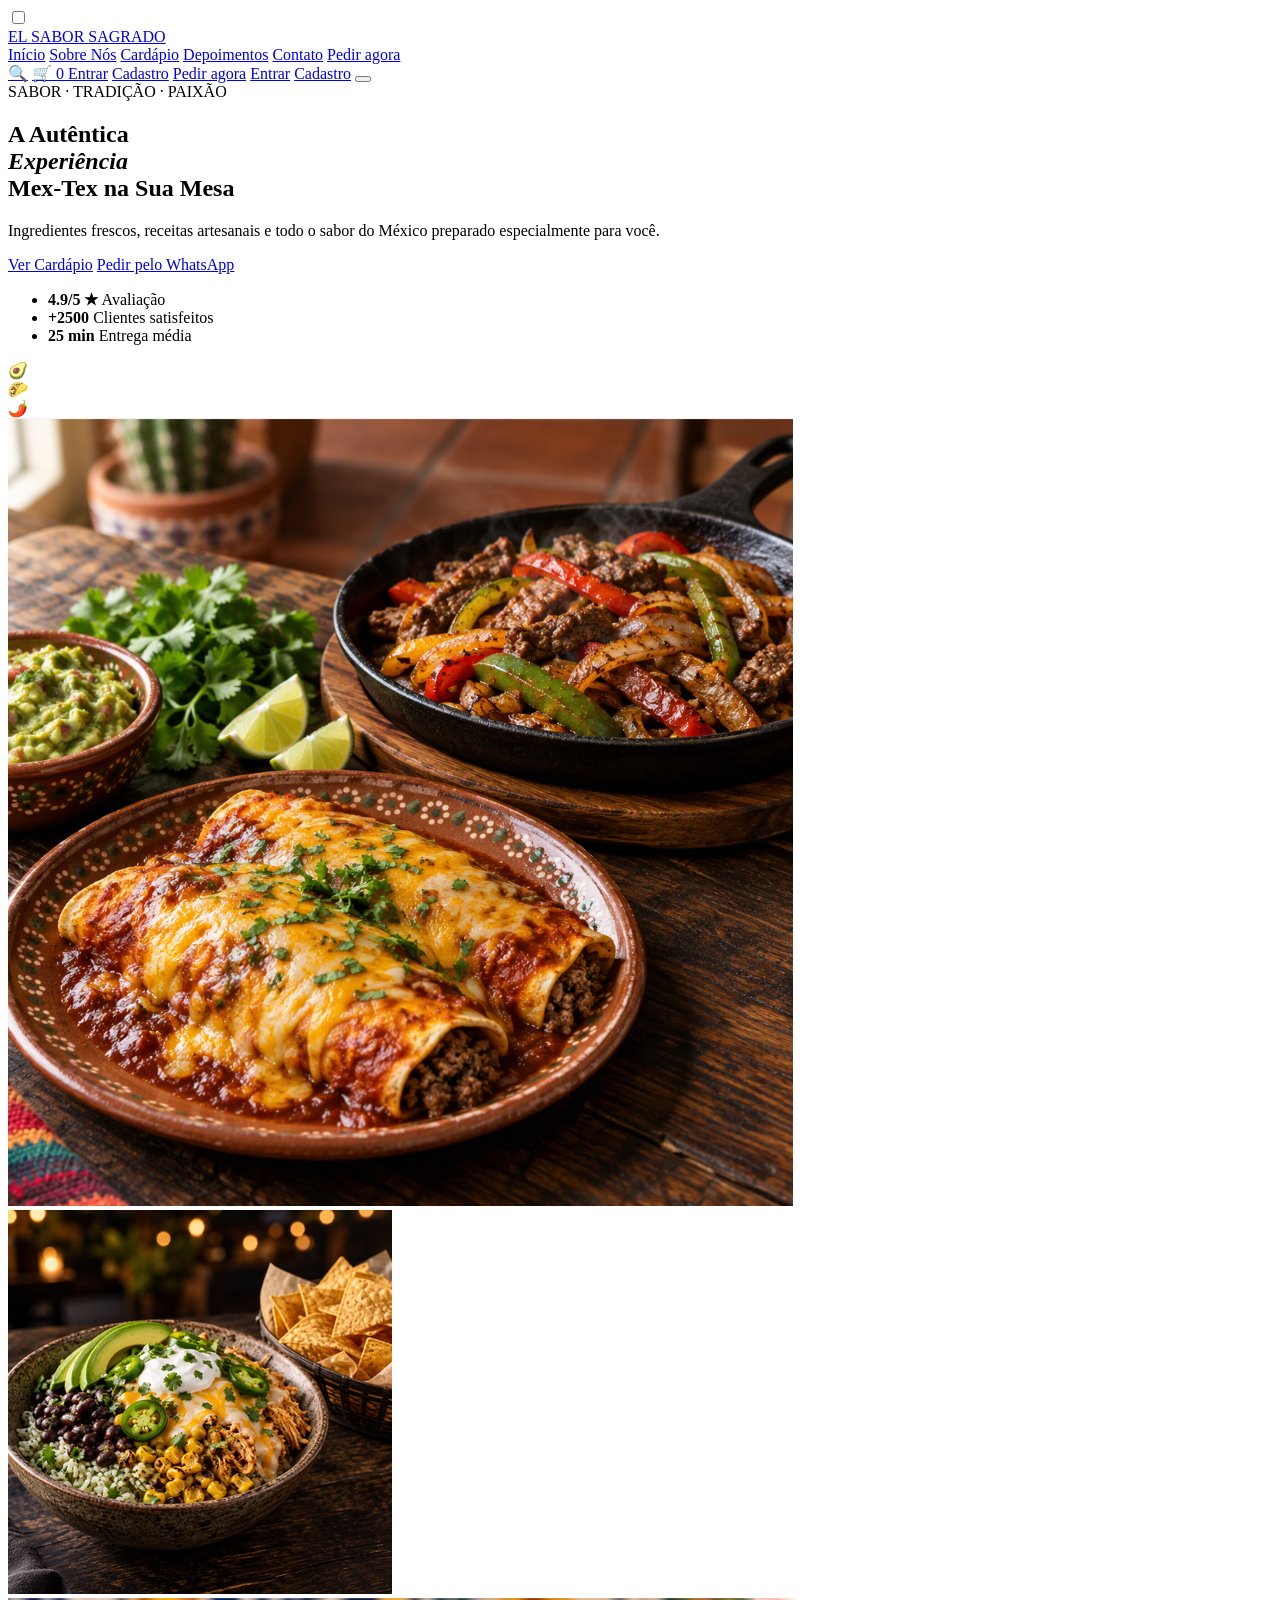
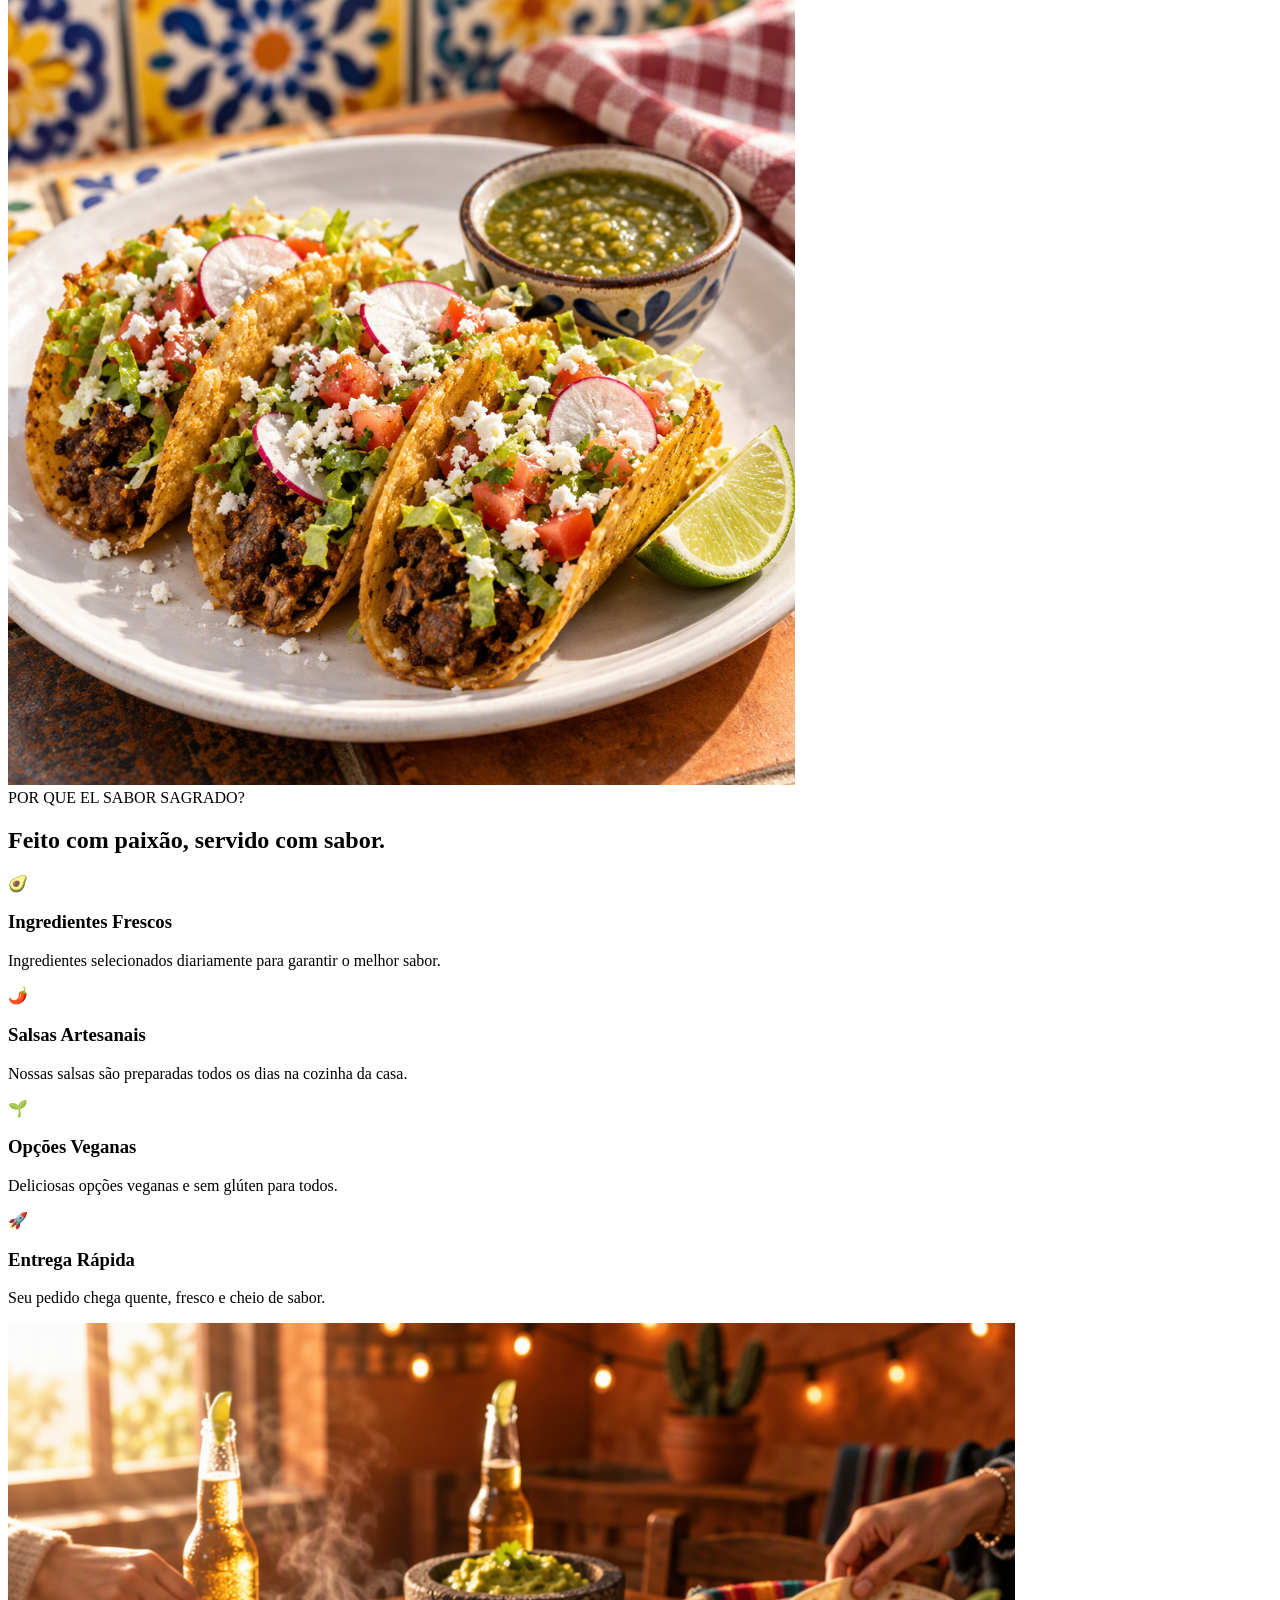
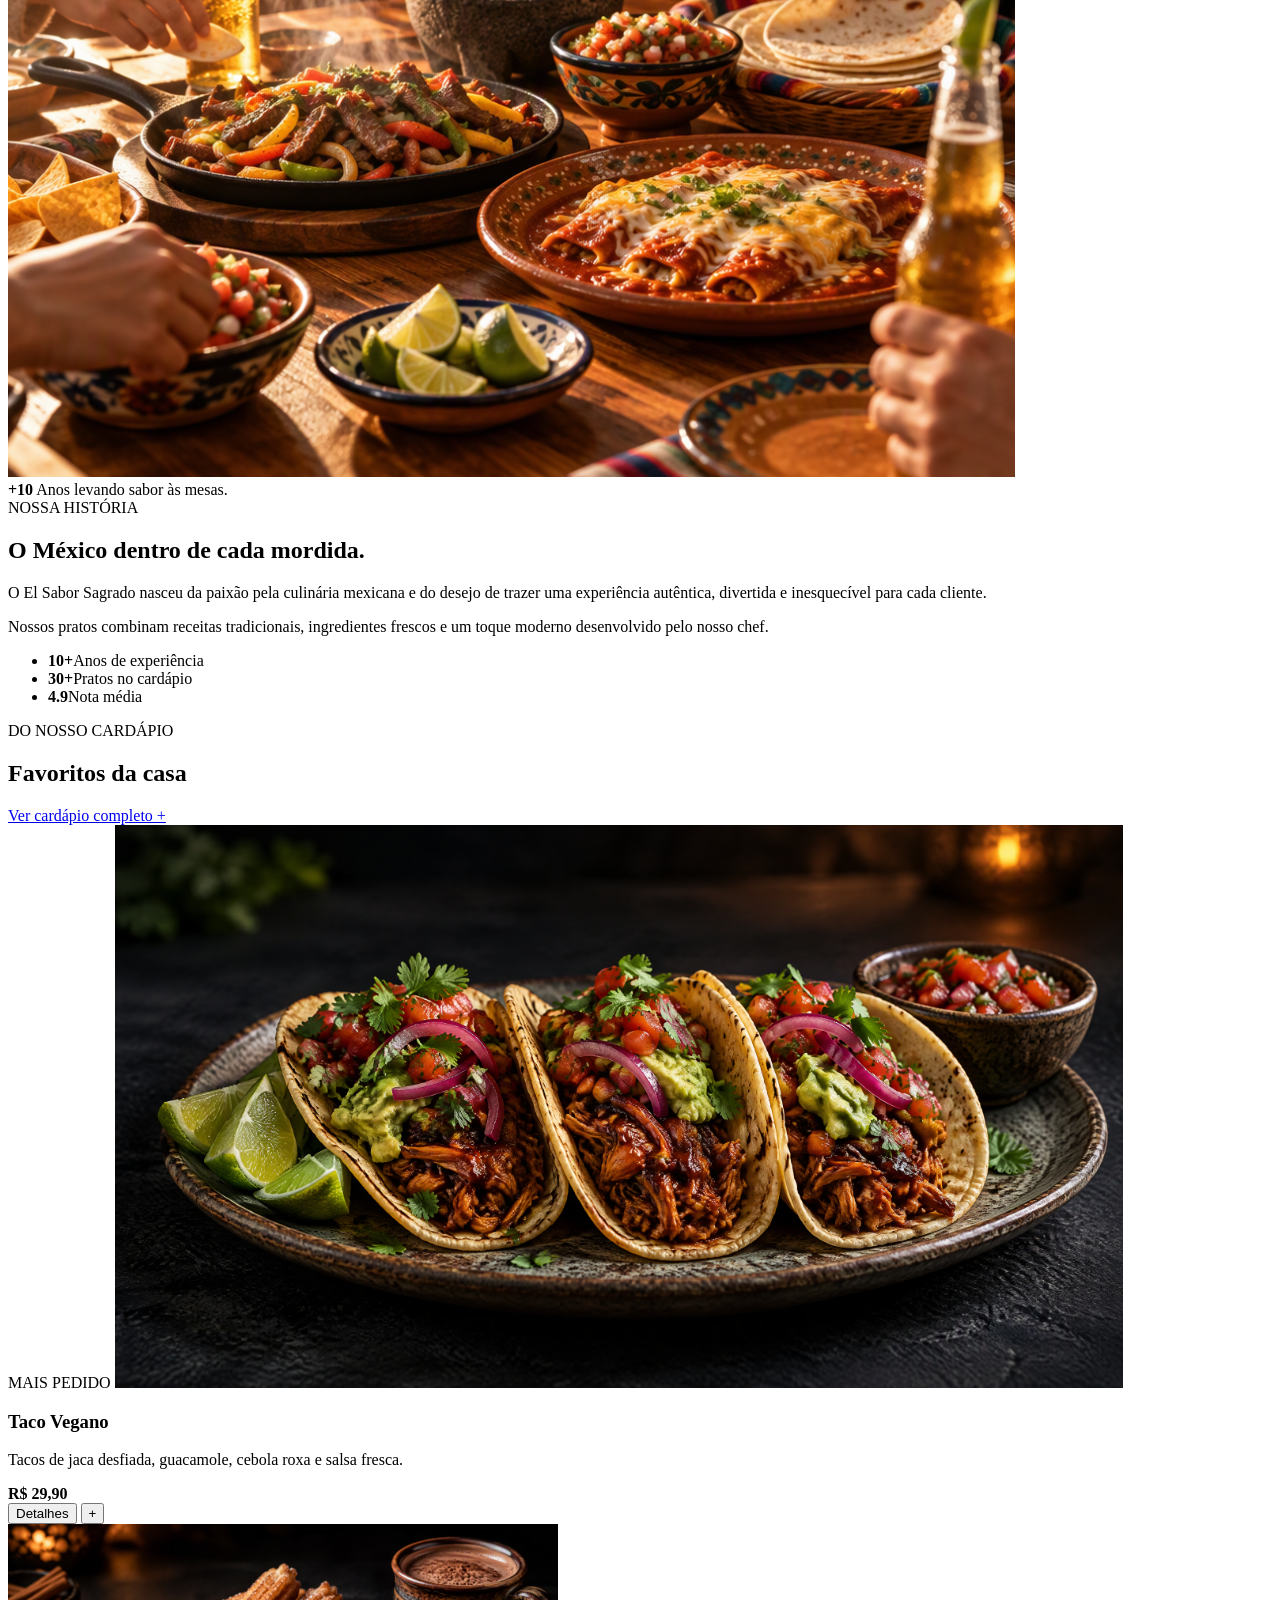
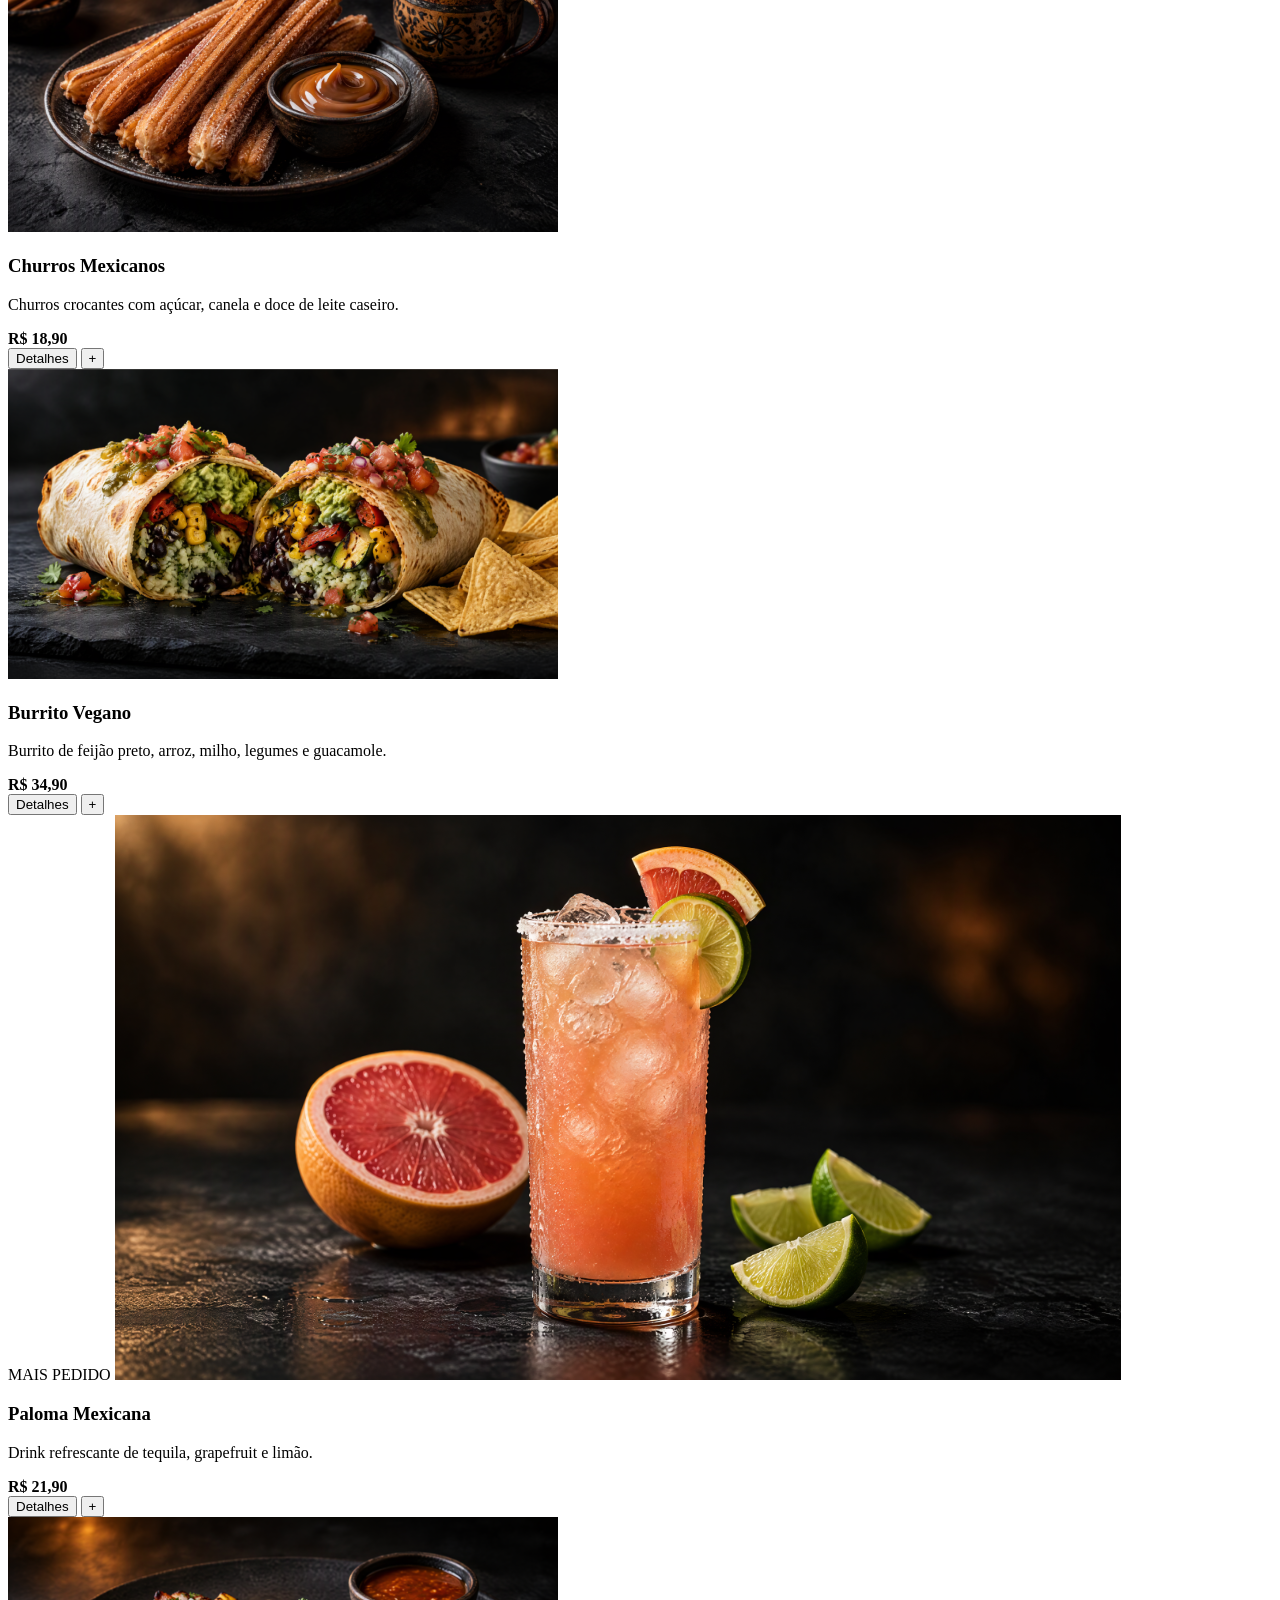
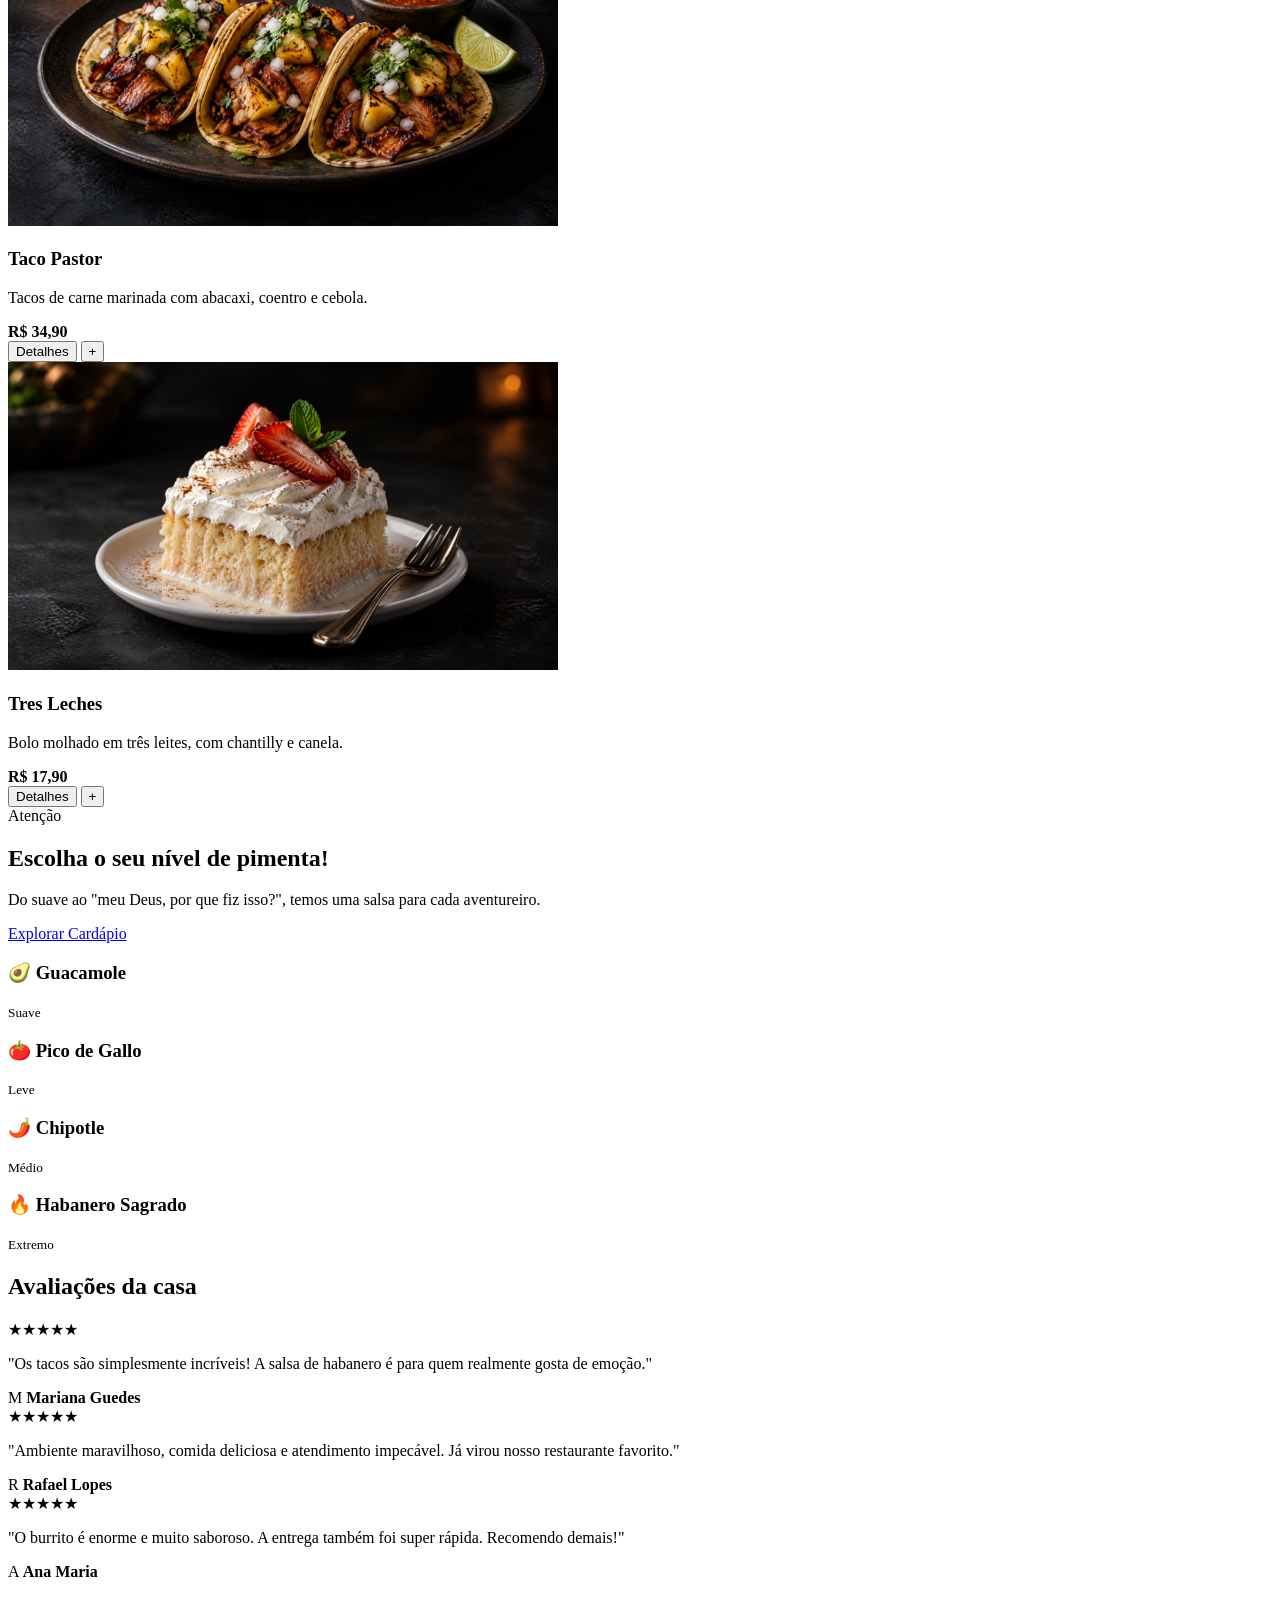
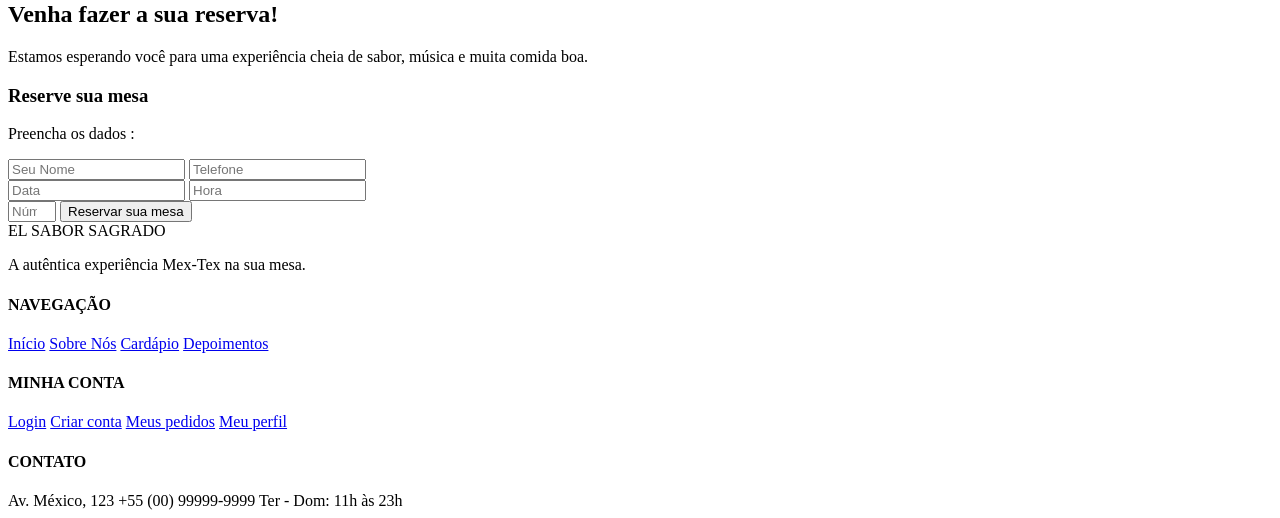
==== commit 4709e298: "Add files via upload" ====
--- a/index.html
+++ b/index.html
@@ -36,9 +36,11 @@
         <span class="contador">0</span>
       </a>
 
-      <a href="login.html" class="link-entrar">Entrar</a>
+      <a href="#entrar" class="link-entrar">Entrar</a>
+      <a href="#cadastro" class="link-entrar">Cadastro</a>
       <a href="cardapio.html" class="botao-principal botao-pedir">Pedir agora</a>
-      <a href="login.html" class="botao-principal botao-entrar">Entrar</a>
+      <a href="#entrar" class="botao-principal botao-entrar">Entrar</a>
+      <a href="#cadastro" class="botao-principal botao-entrar">Cadastro</a>
 
       <button class="botao-menu" aria-label="Menu">
         <span></span><span></span><span></span>
--- a/style.css
+++ b/style.css
@@ -1,1752 +1,133 @@
-/* Tema escuro (padrão) */
-:root {
-  --fundo: #111111;
-  --fundo-suave: #1f1f1f;
-  --texto: #ffffff;
-  --cinza: #b8b8b8;
-  --laranja: #e05a24;
-  --laranja-escuro: #f06a33;
-  --borda: rgba(255, 255, 255, 0.08);
+<!DOCTYPE html>
+<html lang="pt-BR">
+<head>
+  <meta charset="UTF-8">
+  <meta name="viewport" content="width=device-width, initial-scale=1.0">
+  <title>Carrinho | El Sabor Sagrado</title>
+  <link rel="preconnect" href="https://fonts.googleapis.com">
+  <link href="https://fonts.googleapis.com/css2?family=Inter:wght@400;500;600&family=Playfair+Display:wght@600;700&display=swap" rel="stylesheet">
+  <link rel="stylesheet" href="style.css">
+</head>
+<body>
 
-  --cor-sobretitulo: #f0a060;
-  --sombra: rgba(0, 0, 0, 0.35);
-  --sombra-forte: rgba(0, 0, 0, 0.45);
-  --fundo-foto: #181818;
-  --fundo-espaco: #e4e4e4;
-  --cor-detalhes: #d9a07e;
-  --fundo-pimenta: #1a1210;
-  --fundo-rodape: #161616;
-  --borda-campo: rgba(255, 255, 255, 0.14);
-}
+  <input type="checkbox" id="interruptor-tema" class="tema-checkbox">
 
-/* Tema claro (quando o interruptor da lua está marcado) */
-body:has(#interruptor-tema:checked) {
-  --fundo: #f7f5f2;
-  --fundo-suave: #ffffff;
-  --texto: #1a1a1a;
-  --cinza: #5a5a5a;
-  --laranja: #d94f1a;
-  --laranja-escuro: #c84313;
-  --borda: rgba(0, 0, 0, 0.1);
+  <header class="barra-topo">
+    <a href="index.html" class="logo">
+      <span class="logo-titulo">EL SABOR</span>
+      <span class="logo-subtitulo">SAGRADO</span>
+    </a>
 
-  --cor-sobretitulo: #d94f1a;
-  --sombra: rgba(0, 0, 0, 0.12);
-  --sombra-forte: rgba(0, 0, 0, 0.22);
-  --fundo-foto: #e4e0db;
-  --fundo-espaco: #dcd8d3;
-  --cor-detalhes: #b8431a;
-  --fundo-pimenta: #f3e6df;
-  --fundo-rodape: #ece8e3;
-  --borda-campo: rgba(0, 0, 0, 0.2);
-}
+    <nav class="menu-links">
+      <a href="index.html">Início</a>
+      <a href="index.html#sobre">Sobre Nós</a>
+      <a href="cardapio.html">Cardápio</a>
+      <a href="index.html#depoimentos">Depoimentos</a>
+      <a href="index.html#contato">Contato</a>
+      <a href="cardapio.html" class="menu-pedir">Pedir agora</a>
+    </nav>
 
-* { box-sizing: border-box; margin: 0; padding: 0; }
+    <div class="acoes">
+      <label class="botao-icone botao-tema" for="interruptor-tema" aria-label="Modo claro ou escuro"><span class="tema-icone"></span></label>
 
-body {
-  font-family: "Inter", sans-serif;
-  background: var(--fundo);
-  color: var(--texto);
-  transition: background 0.3s, color 0.3s;
-}
+      <a href="cardapio.html" class="botao-icone" aria-label="Cardápio">🔍</a>
 
-/* Navbar */
-.barra-topo {
-  position: sticky;
-  top: 0;
-  z-index: 100;
-  display: flex;
-  align-items: center;
-  justify-content: space-between;
-  gap: 24px;
-  height: 90px;
-  padding: 0 60px;
-  background: var(--fundo);
-  border-bottom: 1px solid var(--borda);
-  transition: background 0.3s, box-shadow 0.3s, height 0.3s;
-}
+      <a href="carrinho.html" class="botao-icone botao-carrinho" aria-label="Carrinho">
+        🛒
+        <span class="contador">0</span>
+      </a>
 
-.barra-topo.rolado {
-  height: 72px;
-  box-shadow: 0 4px 20px var(--sombra);
-}
+      <a href="#entrar" class="link-entrar">Entrar</a>
+      <a href="#cadastro" class="link-entrar">Cadastro</a>
+      <a href="cardapio.html" class="botao-principal botao-pedir">Pedir agora</a>
+      <a href="#entrar" class="botao-principal botao-entrar">Entrar</a>
+      <a href="#cadastro" class="botao-principal botao-entrar">Cadastro</a>
 
-/* Logo */
-.logo {
-  display: flex;
-  flex-direction: column;
-  align-items: center;
-  text-decoration: none;
-  line-height: 1.1;
-}
+      <button class="botao-menu" aria-label="Menu">
+        <span></span><span></span><span></span>
+      </button>
+    </div>
+  </header>
 
-.logo-titulo {
-  font-family: "Playfair Display", serif;
-  font-weight: 700;
-  font-size: 22px;
-  letter-spacing: 1.5px;
-  color: var(--texto);
-}
+  <main>
+    <section class="carrinho-pagina">
+      <div class="carrinho-cabecalho">
+        <h1>Carrinho</h1>
+        <p>Confira seus itens antes de finalizar.</p>
+      </div>
 
-.logo-subtitulo {
-  font-size: 12px;
-  letter-spacing: 2px;
-  color: var(--laranja);
-}
+      <div class="carrinho-conteudo">
+        <div class="carrinho-itens">
+          <div class="carrinho-vazio">
+            <span class="carrinho-vazio-icone">🛒</span>
+            <h2>Seu carrinho está vazio</h2>
+            <a href="cardapio.html" class="botao-principal botao-pequeno">Ver Cardápio</a>
+          </div>
 
-/* Links */
-.menu-links {
-  display: flex;
-  gap: 48px;
-  margin-left: auto;
-}
+          <ul class="lista-itens"></ul>
+        </div>
 
-.menu-links a {
-  position: relative;
-  color: var(--texto);
-  text-decoration: none;
-  font-size: 14px;
-  font-weight: 500;
-  padding: 6px 0;
-  transition: color 0.2s;
-}
+        <aside class="resumo">
+          <h2>Resumo do pedido</h2>
 
-.menu-links a::after {
-  content: "";
-  position: absolute;
-  left: 0;
-  bottom: 0;
-  width: 100%;
-  height: 1px;
-  background: var(--texto);
-  transform: scaleX(0);
-  transform-origin: left;
-  transition: transform 0.3s;
-}
+          <dl>
+            <dt>Subtotal</dt>
+            <dd class="valor-subtotal">R$ 0,00</dd>
+            <dt>Entrega</dt>
+            <dd class="valor-entrega">R$ 0,00</dd>
+            <dt>Desconto</dt>
+            <dd class="valor-desconto">- R$ 0,00</dd>
+          </dl>
 
-.menu-links a:hover::after,
-.menu-links a.ativo::after {
-  transform: scaleX(1);
-}
+          <form class="cupom">
+            <input type="text" placeholder="Cupom de Desconto" aria-label="Cupom de desconto">
+            <button type="submit">APLICAR</button>
+            <p class="cupom-aviso"></p>
+          </form>
 
-.menu-links a:hover { color: var(--laranja); }
+          <div class="resumo-total">
+            <span>TOTAL</span>
+            <strong class="valor-total">R$ 0,00</strong>
+          </div>
 
-/* Ações */
-.acoes {
-  display: flex;
-  align-items: center;
-  gap: 14px;
-}
+          <button class="botao-principal botao-finalizar" disabled>Finalizar pedido</button>
+          <a href="cardapio.html" class="continuar">Continuar comprando</a>
+        </aside>
+      </div>
+    </section>
+  </main>
 
-.botao-icone {
-  user-select: none;
-  text-decoration: none;
-  position: relative;
-  width: 34px;
-  height: 34px;
-  display: grid;
-  place-items: center;
-  font-size: 14px;
-  background: var(--fundo-suave);
-  color: var(--texto);
-  border: none;
-  border-radius: 8px;
-  cursor: pointer;
-  transition: background 0.2s, transform 0.2s;
-}
+  <footer class="rodape" id="rodape">
+    <div class="rodape-marca">
+      <span class="logo-titulo">EL SABOR</span>
+      <span class="logo-subtitulo">SAGRADO</span>
+      <p>A autêntica experiência Mex-Tex na sua mesa.</p>
+    </div>
 
-.botao-icone:hover {
-  background: var(--laranja);
-  transform: translateY(-2px);
-}
+    <div class="rodape-coluna">
+      <h4>NAVEGAÇÃO</h4>
+      <a href="index.html">Início</a>
+      <a href="index.html#sobre">Sobre Nós</a>
+      <a href="cardapio.html">Cardápio</a>
+      <a href="index.html#depoimentos">Depoimentos</a>
+    </div>
 
-/* Interruptor do tema (checkbox escondido + label) */
-.tema-checkbox {
-  position: absolute;
-  width: 0;
-  height: 0;
-  opacity: 0;
-  pointer-events: none;
-}
+    <div class="rodape-coluna">
+      <h4>MINHA CONTA</h4>
+      <a href="#entrar">Login</a>
+      <a href="#criar-conta">Criar conta</a>
+      <a href="#pedidos">Meus pedidos</a>
+      <a href="#perfil">Meu perfil</a>
+    </div>
 
-.tema-icone::before { content: "🌙"; }
+    <div class="rodape-coluna">
+      <h4>CONTATO</h4>
+      <span>Av. México, 123</span>
+      <span>+55 (00) 99999-9999</span>
+      <span>Ter - Dom: 11h às 23h</span>
+    </div>
+  </footer>
 
-body:has(#interruptor-tema:checked) .tema-icone::before { content: "☀️"; }
-
-.contador {
-  position: absolute;
-  top: -6px;
-  right: -6px;
-  min-width: 17px;
-  height: 17px;
-  padding: 0 4px;
-  font-size: 10px;
-  font-weight: 700;
-  line-height: 17px;
-  text-align: center;
-  color: #fff;
-  background: var(--laranja);
-  border-radius: 10px;
-  transform: scale(0);
-  transition: transform 0.2s;
-}
-
-.contador.visivel { transform: scale(1); }
-
-/* Busca */
-.link-entrar {
-  color: var(--texto);
-  text-decoration: none;
-  font-size: 13px;
-  font-weight: 500;
-  margin-left: 4px;
-  transition: color 0.2s;
-}
-
-.link-entrar:hover { color: var(--laranja); }
-
-.botao-principal {
-  background: var(--laranja);
-  color: #fff;
-  text-decoration: none;
-  font-size: 13px;
-  font-weight: 600;
-  padding: 10px 18px;
-  border-radius: 8px;
-  transition: background 0.2s, transform 0.2s;
-}
-
-.botao-principal:hover {
-  background: var(--laranja-escuro);
-  transform: translateY(-2px);
-}
-
-/* Botão hambúrguer (mobile) */
-.botao-menu {
-  display: none;
-  flex-direction: column;
-  gap: 5px;
-  background: none;
-  border: none;
-  cursor: pointer;
-  padding: 6px;
-}
-
-.botao-menu span {
-  width: 22px;
-  height: 2px;
-  background: var(--texto);
-  transition: transform 0.3s, opacity 0.3s;
-}
-
-.botao-menu.aberto span:nth-child(1) { transform: translateY(7px) rotate(45deg); }
-.botao-menu.aberto span:nth-child(2) { opacity: 0; }
-.botao-menu.aberto span:nth-child(3) { transform: translateY(-7px) rotate(-45deg); }
-
-/* Responsivo */
-@media (max-width: 1000px) {
-  .barra-topo { padding: 0 24px; }
-
-  .menu-links {
-    position: absolute;
-    top: 100%;
-    left: 0;
-    right: 0;
-    flex-direction: column;
-    gap: 0;
-    margin: 0;
-    background: var(--fundo);
-    border-bottom: 1px solid var(--borda);
-    max-height: 0;
-    overflow: hidden;
-    transition: max-height 0.35s;
-  }
-
-  .menu-links.aberto { max-height: 400px; }
-
-  .menu-links a {
-    padding: 16px 24px;
-    border-top: 1px solid var(--borda);
-  }
-
-  .menu-links a::after { display: none; }
-  .menu-links a.ativo { color: var(--laranja); }
-
-  .botao-menu { display: flex; }
-  .link-entrar { display: none; }
-}
-
-@media (max-width: 520px) {
-  .botao-principal { padding: 9px 12px; }
-}
-
-/* Hero */
-.destaque {
-  display: grid;
-  grid-template-columns: 1fr 1fr;
-  align-items: center;
-  gap: 40px;
-  min-height: calc(100vh - 90px);
-  padding: 60px 60px 80px;
-  overflow-x: clip;
-}
-
-.sobretitulo {
-  display: block;
-  margin-bottom: 22px;
-  font-size: 14px;
-  font-weight: 600;
-  letter-spacing: 1.2px;
-  color: var(--cor-sobretitulo);
-}
-
-.destaque h1 {
-  font-family: "Playfair Display", serif;
-  font-weight: 600;
-  font-size: clamp(46px, 6.5vw, 84px);
-  line-height: 1.12;
-  color: var(--texto);
-}
-
-.destaque h1 em {
-  font-style: normal;
-  color: var(--laranja);
-}
-
-.destaque-descricao {
-  max-width: 540px;
-  margin: 32px 0 36px;
-  font-size: 18px;
-  line-height: 1.6;
-  color: var(--cinza);
-}
-
-.destaque-botoes {
-  display: flex;
-  flex-wrap: wrap;
-  gap: 12px;
-}
-
-.botao-pequeno {
-  font-size: 16px;
-  padding: 14px 26px;
-}
-
-.botao-whatsapp {
-  background: #3bb54a;
-  color: #fff;
-  text-decoration: none;
-  font-weight: 600;
-  border-radius: 8px;
-  transition: background 0.2s, transform 0.2s;
-}
-
-.botao-whatsapp:hover {
-  background: #4cc85b;
-  transform: translateY(-2px);
-}
-
-/* Estatísticas */
-.numeros {
-  display: flex;
-  gap: 56px;
-  margin-top: 64px;
-  list-style: none;
-}
-
-.numeros li {
-  display: flex;
-  flex-direction: column;
-  align-items: center;
-  gap: 4px;
-}
-
-.numeros strong {
-  font-size: 24px;
-  font-weight: 600;
-  color: var(--texto);
-}
-
-.numeros span {
-  font-size: 14px;
-  color: var(--cinza);
-}
-
-.estrela { color: #f5c542; }
-
-/* Lado visual */
-.destaque-visual {
-  position: relative;
-  display: grid;
-  place-items: center;
-  min-height: 500px;
-}
-
-.pilha {
-  position: relative;
-  width: 340px;
-  height: 340px;
-}
-
-.foto {
-  position: absolute;
-  inset: 0;
-  display: grid;
-  place-items: center;
-  border-radius: 22px;
-  font-size: 14px;
-  font-weight: 600;
-  color: #333;
-  box-shadow: 0 18px 40px var(--sombra-forte);
-  transition: transform 0.5s ease, opacity 0.5s ease;
-  overflow: hidden;
-}
-
-.foto img {
-  width: 100%;
-  height: 100%;
-  object-fit: cover;
-}
-
-.foto-1 {
-  transform: rotate(-9deg) translate(-3.5%, 5%);
-  z-index: 3;
-}
-
-.foto-2 {
-  transform: rotate(-4deg) translate(14%, -2%);
-  z-index: 2;
-}
-
-.foto-3 {
-  transform: rotate(2deg) translate(32%, -9%);
-  z-index: 1;
-}
-
-/* clicar na foto da frente passa para a próxima */
-.pilha { cursor: pointer; }
-
-.foto.saindo {
-  transform: translate(-130%, 10%) rotate(-30deg);
-  opacity: 0;
-}
-
-/* Ícones flutuantes */
-.icone-flutuante {
-  position: absolute;
-  width: 60px;
-  height: 60px;
-  display: grid;
-  place-items: center;
-  font-size: 30px;
-  background: var(--fundo-suave);
-  border-radius: 16px;
-  animation: flutuar 4s ease-in-out infinite;
-}
-
-.icone-flutuante { z-index: 10; }
-
-.icone-abacate  { top: -85px; right: -180px; transform: rotate(8deg); }
-.icone-taco     { top: 48px; left: -95px; transform: rotate(-10deg); animation-delay: -1.3s; }
-.icone-pimenta { bottom: -95px; left: 48px; transform: rotate(6deg); animation-delay: -2.6s; }
-
-@keyframes flutuar {
-  0%, 100% { translate: 0 0; }
-  50%      { translate: 0 -10px; }
-}
-
-@media (max-width: 1300px) {
-  .icone-abacate { right: -110px; }
-  .icone-taco { left: -70px; }
-}
-
-@media (max-width: 900px) {
-  .destaque {
-    grid-template-columns: 1fr;
-    padding: 40px 24px 60px;
-  }
-
-  .destaque-visual { min-height: 440px; }
-
-  .pilha {
-    width: 280px;
-    height: 280px;
-  }
-}
-
-@media (max-width: 520px) {
-  .pilha {
-    width: 220px;
-    height: 220px;
-  }
-
-  .icone-abacate { right: -70px; }
-  .icone-taco { left: -40px; }
-}
-
-/* Por que El Sabor Sagrado */
-.porque {
-  padding: 90px 0 70px;
-  text-align: center;
-}
-
-.porque .sobretitulo {
-  margin-bottom: 14px;
-  font-size: 13px;
-}
-
-.porque h2 {
-  font-family: "Playfair Display", serif;
-  font-weight: 600;
-  font-size: clamp(30px, 4vw, 52px);
-  line-height: 1.2;
-  color: var(--texto);
-}
-
-/* Cards */
-.cartoes {
-  display: grid;
-  grid-template-columns: repeat(4, 1fr);
-  gap: 22px;
-  width: 100%;
-  margin: 64px 0 0;
-  padding: 0 60px;
-  text-align: left;
-}
-
-.cartao {
-  padding: 24px 22px 28px;
-  background: var(--fundo-suave);
-  border: 1px solid var(--borda);
-  border-radius: 16px;
-  transition: transform 0.25s, border-color 0.25s, box-shadow 0.25s;
-}
-
-.cartao:hover {
-  transform: translateY(-6px);
-  border-color: var(--laranja);
-  box-shadow: 0 14px 30px var(--sombra);
-}
-
-.cartao-icone {
-  width: 52px;
-  height: 52px;
-  display: grid;
-  place-items: center;
-  margin-bottom: 20px;
-  font-size: 24px;
-  background: rgba(224, 90, 36, 0.16);
-  border-radius: 12px;
-}
-
-.cartao h3 {
-  margin-bottom: 10px;
-  font-size: 17px;
-  font-weight: 600;
-  color: var(--texto);
-}
-
-.cartao p {
-  font-size: 14px;
-  line-height: 1.55;
-  color: var(--cinza);
-  opacity: 0.8;
-}
-
-@media (max-width: 1000px) {
-  .cartoes { grid-template-columns: repeat(2, 1fr); }
-}
-
-@media (max-width: 560px) {
-  .cartoes { grid-template-columns: 1fr; padding: 0 20px; }
-}
-
-/* Nossa História */
-.historia {
-  display: grid;
-  grid-template-columns: 1.1fr 1fr;
-  align-items: center;
-  gap: 80px;
-  padding: 90px 60px 110px;
-}
-
-.historia-imagem {
-  position: relative;
-  width: 100%;
-  aspect-ratio: 1.4 / 1;
-  border-radius: 24px;
-}
-
-.historia-imagem img {
-  position: absolute;
-  inset: 0;
-  display: block;
-  width: 100%;
-  height: 100%;
-  object-fit: cover;
-  border-radius: 24px;
-}
-
-.historia-espaco-foto {
-  position: absolute;
-  inset: 0;
-  display: grid;
-  place-items: center;
-  padding: 20px;
-  text-align: center;
-  font-size: 16px;
-  font-weight: 600;
-  color: #333;
-}
-
-.historia-selo {
-  position: absolute;
-  right: -22px;
-  bottom: 14%;
-  width: 130px;
-  height: 130px;
-  display: flex;
-  flex-direction: column;
-  align-items: center;
-  justify-content: center;
-  padding: 14px;
-  text-align: center;
-  color: #fff;
-  background: var(--laranja);
-  border: 4px solid var(--fundo);
-  border-radius: 50%;
-  box-shadow: 0 10px 28px var(--sombra-forte);
-}
-
-.historia-selo strong {
-  font-size: 30px;
-  font-weight: 700;
-  line-height: 1;
-}
-
-.historia-selo span {
-  margin-top: 4px;
-  font-size: 11px;
-  line-height: 1.25;
-}
-
-.historia-texto .sobretitulo {
-  margin-bottom: 20px;
-}
-
-.historia-texto h2 {
-  margin-bottom: 28px;
-  font-family: "Playfair Display", serif;
-  font-weight: 600;
-  font-size: clamp(32px, 3.8vw, 54px);
-  line-height: 1.25;
-  color: var(--texto);
-}
-
-.historia-texto p {
-  max-width: 560px;
-  margin-bottom: 16px;
-  font-size: 17px;
-  line-height: 1.65;
-  color: var(--cinza);
-  opacity: 0.85;
-}
-
-.historia-numeros {
-  display: grid;
-  grid-template-columns: repeat(3, 1fr);
-  gap: 20px;
-  max-width: 560px;
-  margin-top: 44px;
-  list-style: none;
-  text-align: center;
-}
-
-.historia-numeros strong {
-  display: block;
-  font-size: 38px;
-  font-weight: 700;
-  color: var(--laranja);
-}
-
-.historia-numeros span {
-  display: block;
-  margin-top: 6px;
-  font-size: 13px;
-  font-weight: 600;
-  color: var(--cinza);
-}
-
-@media (max-width: 900px) {
-  .historia {
-    grid-template-columns: 1fr;
-    gap: 56px;
-    padding: 60px 24px 80px;
-  }
-
-  .historia-selo { right: 10px; }
-}
-
-/* Favoritos da casa (cardápio) */
-.cardapio {
-  padding: 60px 60px 110px;
-}
-
-.cardapio-topo {
-  display: flex;
-  align-items: flex-end;
-  justify-content: space-between;
-  gap: 24px;
-}
-
-.cardapio-topo .sobretitulo {
-  margin-bottom: 14px;
-  font-size: 13px;
-}
-
-.cardapio-topo h2 {
-  font-family: "Playfair Display", serif;
-  font-weight: 600;
-  font-size: clamp(32px, 3.8vw, 52px);
-  line-height: 1.2;
-  color: var(--texto);
-}
-
-.botao-contorno {
-  padding: 14px 40px;
-  font-size: 14px;
-  font-weight: 600;
-  color: var(--laranja);
-  text-decoration: none;
-  border: 1px solid var(--laranja);
-  border-radius: 8px;
-  transition: background 0.2s, color 0.2s;
-}
-
-.botao-contorno:hover {
-  background: var(--laranja);
-  color: #fff;
-}
-
-.cardapio-grade {
-  display: grid;
-  grid-template-columns: repeat(3, 1fr);
-  gap: 28px;
-  margin-top: 56px;
-}
-
-.prato {
-  overflow: hidden;
-  background: var(--fundo-suave);
-  border: 1px solid var(--borda);
-  border-radius: 14px;
-  transition: transform 0.25s, border-color 0.25s, box-shadow 0.25s;
-}
-
-.prato:hover {
-  transform: translateY(-6px);
-  border-color: var(--laranja);
-  box-shadow: 0 14px 30px var(--sombra);
-}
-
-/* para usar foto: style="background-image: url('imagens/prato.jpg')" na div */
-.prato-foto {
-  position: relative;
-  height: 230px;
-  overflow: hidden;
-  background: var(--fundo-foto) center / cover no-repeat;
-  border-bottom: 1px solid var(--borda);
-}
-
-.prato-foto img {
-  position: absolute;
-  inset: 0;
-  display: block;
-  width: 100%;
-  height: 100%;
-  object-fit: cover;
-  transition: transform 0.5s ease;
-}
-
-.prato-foto:hover img {
-  transform: scale(1.12);
-}
-
-.prato-espaco-foto {
-  position: absolute;
-  inset: 0;
-  display: grid;
-  place-items: center;
-  font-size: 14px;
-  font-weight: 500;
-  color: var(--cinza);
-  opacity: 0.4;
-}
-
-.etiqueta {
-  position: absolute;
-  top: 12px;
-  left: 12px;
-  z-index: 2;
-  padding: 5px 12px;
-  font-size: 10px;
-  font-weight: 700;
-  letter-spacing: 0.5px;
-  color: #fff;
-  background: var(--laranja);
-  border-radius: 20px;
-}
-
-.prato-corpo {
-  padding: 20px 22px 22px;
-}
-
-.prato-corpo h3 {
-  margin-bottom: 10px;
-  font-family: "Playfair Display", serif;
-  font-weight: 600;
-  font-size: 22px;
-  color: var(--texto);
-}
-
-.prato-corpo p {
-  min-height: 42px;
-  font-size: 14px;
-  line-height: 1.5;
-  color: var(--cinza);
-  opacity: 0.75;
-}
-
-.prato-rodape {
-  display: flex;
-  align-items: center;
-  justify-content: space-between;
-  margin-top: 18px;
-}
-
-.preco {
-  font-size: 19px;
-  font-weight: 700;
-  color: var(--texto);
-}
-
-.prato-acoes {
-  display: flex;
-  align-items: center;
-  gap: 10px;
-}
-
-.botao-detalhes {
-  padding: 9px 16px;
-  font: inherit;
-  font-size: 12px;
-  font-weight: 600;
-  color: var(--cor-detalhes);
-  background: rgba(224, 90, 36, 0.18);
-  border: none;
-  border-radius: 8px;
-  cursor: pointer;
-  transition: background 0.2s;
-}
-
-.botao-detalhes:hover {
-  background: rgba(224, 90, 36, 0.32);
-}
-
-.botao-adicionar {
-  width: 40px;
-  height: 40px;
-  font: inherit;
-  font-size: 22px;
-  line-height: 1;
-  color: #fff;
-  background: var(--laranja);
-  border: none;
-  border-radius: 10px;
-  cursor: pointer;
-  transition: background 0.2s, transform 0.2s;
-}
-
-.botao-adicionar:hover {
-  background: var(--laranja-escuro);
-  transform: scale(1.08);
-}
-
-@media (max-width: 1000px) {
-  .cardapio-grade { grid-template-columns: repeat(2, 1fr); }
-}
-
-@media (max-width: 700px) {
-  .cardapio { padding: 40px 20px 80px; }
-
-  .cardapio-topo {
-    flex-direction: column;
-    align-items: flex-start;
-  }
-
-  .cardapio-grade { grid-template-columns: 1fr; }
-}
-
-/* Nível de pimenta */
-.pimenta {
-  display: grid;
-  grid-template-columns: 1fr 1fr;
-  align-items: center;
-  gap: 80px;
-  padding: 90px 60px;
-  background: var(--fundo-pimenta);
-}
-
-.pimenta-texto .sobretitulo {
-  margin-bottom: 18px;
-  font-size: 13px;
-}
-
-.pimenta-texto h2 {
-  max-width: 520px;
-  font-size: clamp(30px, 3.4vw, 46px);
-  font-weight: 700;
-  line-height: 1.2;
-  color: var(--texto);
-}
-
-.pimenta-texto p {
-  max-width: 480px;
-  margin: 28px 0 44px;
-  font-size: 17px;
-  line-height: 1.6;
-  color: var(--cinza);
-  opacity: 0.85;
-}
-
-.pimenta-lista {
-  display: flex;
-  flex-direction: column;
-  gap: 18px;
-}
-
-.pimenta-cartao {
-  padding: 22px 26px 24px;
-  background: var(--fundo-suave);
-  border: 1px solid var(--borda);
-  border-radius: 14px;
-  transition: transform 0.25s, border-color 0.25s;
-}
-
-.pimenta-cartao:hover {
-  transform: translateX(-6px);
-  border-color: var(--laranja);
-}
-
-.pimenta-topo {
-  display: flex;
-  align-items: center;
-  justify-content: space-between;
-}
-
-.pimenta-topo h3 {
-  display: flex;
-  align-items: center;
-  gap: 12px;
-  font-size: 20px;
-  font-weight: 700;
-  color: var(--texto);
-}
-
-.pimenta-topo h3 span { font-size: 22px; }
-
-.pimenta-topo small {
-  font-size: 15px;
-  color: var(--cinza);
-  opacity: 0.75;
-}
-
-.pimenta-barras {
-  display: flex;
-  gap: 10px;
-  margin-top: 18px;
-}
-
-.pimenta-barras i {
-  width: 56px;
-  height: 5px;
-  background: var(--laranja);
-  border-radius: 5px;
-}
-
-@media (max-width: 900px) {
-  .pimenta {
-    grid-template-columns: 1fr;
-    gap: 48px;
-    padding: 60px 24px;
-  }
-
-  .pimenta-barras i { width: 44px; }
-}
-
-/* Avaliações */
-.avaliacoes {
-  padding: 100px 60px 120px;
-}
-
-.avaliacoes h2,
-.cardapio-cabecalho h1 {
-  text-align: center;
-  font-family: "Playfair Display", serif;
-  font-weight: 600;
-  font-size: clamp(32px, 3.8vw, 52px);
-  line-height: 1.2;
-  color: var(--texto);
-}
-
-.avaliacoes-grade {
-  display: grid;
-  grid-template-columns: repeat(3, 1fr);
-  gap: 28px;
-  margin-top: 64px;
-}
-
-.avaliacao {
-  display: flex;
-  flex-direction: column;
-  padding: 26px 28px 28px;
-  background: var(--fundo-suave);
-  border: 1px solid var(--borda);
-  border-radius: 14px;
-}
-
-.estrelas {
-  font-size: 20px;
-  letter-spacing: 3px;
-  color: #f5c542;
-}
-
-.avaliacao p {
-  flex: 1;
-  margin: 26px 0 30px;
-  font-size: 16px;
-  line-height: 1.6;
-  color: var(--cinza);
-  opacity: 0.85;
-}
-
-.avaliacao-autor {
-  display: flex;
-  align-items: center;
-  gap: 12px;
-}
-
-.avatar {
-  width: 40px;
-  height: 40px;
-  display: grid;
-  place-items: center;
-  font-size: 16px;
-  font-weight: 700;
-  color: #fff;
-  background: var(--laranja);
-  border-radius: 50%;
-}
-
-.avaliacao-autor strong {
-  font-size: 15px;
-  font-weight: 500;
-  color: var(--texto);
-}
-
-@media (max-width: 1000px) {
-  .avaliacoes-grade { grid-template-columns: 1fr; max-width: 640px; margin-inline: auto; }
-}
-
-@media (max-width: 700px) {
-  .avaliacoes { padding: 60px 20px 80px; }
-}
-
-/* Reserva */
-.reserva {
-  display: grid;
-  grid-template-columns: 1fr 1.2fr;
-  align-items: center;
-  gap: 80px;
-  padding: 90px 60px 130px;
-}
-
-.reserva-texto h2 {
-  font-family: "Playfair Display", serif;
-  font-weight: 600;
-  font-size: clamp(38px, 4.6vw, 66px);
-  line-height: 1.15;
-  color: var(--texto);
-}
-
-.reserva-texto p {
-  max-width: 440px;
-  margin-top: 28px;
-  font-size: 17px;
-  line-height: 1.6;
-  color: var(--cinza);
-  opacity: 0.85;
-}
-
-.reserva-formulario {
-  display: flex;
-  flex-direction: column;
-  gap: 16px;
-  padding: 40px 40px 44px;
-  background: var(--fundo-suave);
-  border: 1px solid var(--borda);
-  border-radius: 20px;
-}
-
-.reserva-formulario h3 {
-  font-family: "Playfair Display", serif;
-  font-weight: 600;
-  font-size: 30px;
-  color: var(--texto);
-}
-
-.formulario-subtitulo {
-  margin: -6px 0 10px;
-  font-size: 15px;
-  color: var(--cinza);
-  opacity: 0.8;
-}
-
-.reserva-formulario input {
-  width: 100%;
-  padding: 16px 18px;
-  font: inherit;
-  font-size: 15px;
-  color: var(--texto);
-  background: var(--fundo);
-  border: 1px solid var(--borda-campo);
-  border-radius: 10px;
-  outline: none;
-  color-scheme: dark;
-  transition: border-color 0.2s;
-}
-
-body:has(#interruptor-tema:checked) .reserva-formulario input {
-  color-scheme: light;
-}
-
-.reserva-formulario input::placeholder {
-  color: var(--cinza);
-  opacity: 0.7;
-}
-
-.reserva-formulario input:focus {
-  border-color: var(--laranja);
-}
-
-.formulario-linha {
-  display: grid;
-  grid-template-columns: minmax(0, 1fr) minmax(0, 1fr);
-  gap: 16px;
-}
-
-.botao-enviar {
-  margin-top: 14px;
-  padding: 17px;
-  font: inherit;
-  font-size: 16px;
-  font-weight: 600;
-  color: #fff;
-  background: var(--laranja);
-  border: none;
-  border-radius: 10px;
-  cursor: pointer;
-  transition: background 0.2s, transform 0.2s;
-}
-
-.botao-enviar:hover {
-  background: var(--laranja-escuro);
-  transform: translateY(-2px);
-}
-
-@media (max-width: 900px) {
-  .reserva {
-    grid-template-columns: 1fr;
-    gap: 48px;
-    padding: 60px 20px 90px;
-  }
-
-  .reserva-formulario { padding: 28px 22px 32px; }
-}
-
-/* Rodapé */
-.rodape {
-  display: grid;
-  grid-template-columns: 2fr 1fr 1fr 1fr;
-  gap: 40px;
-  padding: 70px 60px 80px;
-  background: var(--fundo-rodape);
-  border-top: 1px solid var(--borda);
-}
-
-.rodape-marca {
-  display: flex;
-  flex-direction: column;
-  align-items: flex-start;
-}
-
-.rodape-marca p {
-  margin-top: 14px;
-  font-size: 15px;
-  color: var(--cinza);
-  opacity: 0.8;
-}
-
-.rodape-coluna {
-  display: flex;
-  flex-direction: column;
-  gap: 12px;
-}
-
-.rodape-coluna h4 {
-  margin-bottom: 8px;
-  font-size: 14px;
-  font-weight: 700;
-  letter-spacing: 0.5px;
-  color: var(--texto);
-}
-
-.rodape-coluna a,
-.rodape-coluna span {
-  font-size: 15px;
-  color: var(--cinza);
-  text-decoration: none;
-  opacity: 0.85;
-}
-
-.rodape-coluna a { transition: color 0.2s, opacity 0.2s; }
-
-.rodape-coluna a:hover,
-.rodape-coluna a.ativo {
-  color: var(--laranja);
-  opacity: 1;
-}
-
-@media (max-width: 900px) {
-  .rodape {
-    grid-template-columns: 1fr 1fr;
-    padding: 50px 24px 60px;
-  }
-
-  .rodape-marca { grid-column: 1 / -1; }
-}
-
-/* Página do cardápio */
-.cardapio-pagina {
-  padding-top: 90px;
-}
-
-.cardapio-cabecalho {
-  text-align: center;
-}
-
-.cardapio-cabecalho .sobretitulo {
-  margin-bottom: 18px;
-  font-size: 13px;
-  font-weight: 700;
-  color: var(--laranja);
-}
-
-.cardapio-cabecalho p {
-  margin-top: 22px;
-  font-size: 17px;
-  color: var(--cinza);
-  opacity: 0.85;
-}
-
-.busca-cardapio {
-  position: relative;
-  display: block;
-  max-width: 480px;
-  margin: 44px auto 0;
-}
-
-.busca-cardapio span {
-  position: absolute;
-  top: 50%;
-  left: 18px;
-  transform: translateY(-50%);
-  font-size: 14px;
-}
-
-.busca-cardapio input {
-  width: 100%;
-  padding: 16px 18px 16px 48px;
-  font: inherit;
-  font-size: 15px;
-  color: var(--texto);
-  background: var(--fundo-suave);
-  border: 1px solid var(--borda);
-  border-radius: 10px;
-  outline: none;
-  transition: border-color 0.2s;
-}
-
-.busca-cardapio input::placeholder {
-  color: var(--cinza);
-  opacity: 0.7;
-}
-
-.busca-cardapio input:focus {
-  border-color: var(--laranja);
-}
-
-.filtros {
-  display: flex;
-  flex-wrap: wrap;
-  justify-content: center;
-  gap: 14px;
-  margin-top: 30px;
-}
-
-.filtro {
-  padding: 11px 24px;
-  font: inherit;
-  font-size: 14px;
-  font-weight: 600;
-  color: var(--texto);
-  background: var(--fundo-suave);
-  border: 1px solid var(--borda);
-  border-radius: 10px;
-  cursor: pointer;
-  transition: background 0.2s, color 0.2s;
-}
-
-.filtro:hover {
-  border-color: var(--laranja);
-}
-
-.filtro.ativo {
-  color: #fff;
-  background: var(--laranja);
-  border-color: var(--laranja);
-}
-
-.sem-resultado {
-  margin-top: 40px;
-  text-align: center;
-  font-size: 17px;
-  color: var(--cinza);
-}
-
-/* Página do carrinho */
-.carrinho-pagina {
-  padding: 70px 60px 110px;
-}
-
-.carrinho-cabecalho {
-  text-align: center;
-}
-
-.carrinho-cabecalho h1 {
-  font-family: "Playfair Display", serif;
-  font-weight: 600;
-  font-size: clamp(36px, 4.5vw, 60px);
-  line-height: 1.2;
-  color: var(--texto);
-}
-
-.carrinho-cabecalho p {
-  margin-top: 14px;
-  font-size: 16px;
-  color: var(--cinza);
-  opacity: 0.85;
-}
-
-.carrinho-conteudo {
-  display: grid;
-  grid-template-columns: 1.8fr 1fr;
-  align-items: start;
-  gap: 28px;
-  margin-top: 64px;
-}
-
-.carrinho-itens,
-.resumo {
-  background: var(--fundo-suave);
-  border: 1px solid var(--borda);
-  border-radius: 18px;
-}
-
-.carrinho-itens {
-  padding: 32px;
-}
-
-.carrinho-vazio {
-  display: flex;
-  flex-direction: column;
-  align-items: center;
-  gap: 20px;
-  padding: 40px 0;
-}
-
-.carrinho-vazio[hidden] {
-  display: none;
-}
-
-.carrinho-vazio-icone {
-  font-size: 52px;
-  opacity: 0.5;
-}
-
-.carrinho-vazio h2 {
-  font-size: 22px;
-  font-weight: 700;
-  color: var(--texto);
-}
-
-.lista-itens {
-  list-style: none;
-}
-
-.item {
-  display: grid;
-  grid-template-columns: 1fr auto auto;
-  align-items: center;
-  gap: 24px;
-  padding: 20px 0;
-  border-bottom: 1px solid var(--borda);
-}
-
-.item:first-child {
-  padding-top: 0;
-}
-
-.item:last-child {
-  padding-bottom: 0;
-  border-bottom: none;
-}
-
-.item-dados {
-  display: flex;
-  flex-direction: column;
-  gap: 6px;
-}
-
-.item-nome {
-  font-family: "Playfair Display", serif;
-  font-size: 20px;
-  font-weight: 600;
-  color: var(--texto);
-}
-
-.item-preco {
-  font-size: 14px;
-  color: var(--cinza);
-}
-
-.item-quantidade {
-  display: flex;
-  align-items: center;
-  gap: 14px;
-  font-weight: 600;
-  color: var(--texto);
-}
-
-.item-quantidade button {
-  width: 34px;
-  height: 34px;
-  font: inherit;
-  font-size: 18px;
-  color: var(--texto);
-  background: var(--fundo);
-  border: 1px solid var(--borda);
-  border-radius: 8px;
-  cursor: pointer;
-  transition: border-color 0.2s;
-}
-
-.item-quantidade button:hover {
-  border-color: var(--laranja);
-}
-
-.item-total {
-  min-width: 90px;
-  text-align: right;
-  color: var(--texto);
-}
-
-.resumo {
-  padding: 30px 28px 32px;
-}
-
-.resumo h2 {
-  margin-bottom: 26px;
-  font-family: "Playfair Display", serif;
-  font-weight: 600;
-  font-size: 26px;
-  color: var(--texto);
-}
-
-.resumo dl {
-  display: grid;
-  grid-template-columns: 1fr auto;
-  gap: 16px 12px;
-}
-
-.resumo dt {
-  font-size: 14px;
-  color: var(--cinza);
-}
-
-.resumo dd {
-  font-size: 14px;
-  font-weight: 700;
-  text-align: right;
-  color: var(--texto);
-}
-
-.resumo .valor-desconto {
-  color: #3bb54a;
-}
-
-.cupom {
-  display: flex;
-  flex-wrap: wrap;
-  gap: 10px;
-  margin-top: 28px;
-  padding-bottom: 26px;
-  border-bottom: 1px solid var(--borda);
-}
-
-.cupom input {
-  flex: 1;
-  min-width: 0;
-  padding: 13px 14px;
-  font: inherit;
-  font-size: 14px;
-  color: var(--texto);
-  background: var(--fundo);
-  border: 1px solid var(--borda-campo);
-  border-radius: 10px;
-  outline: none;
-  transition: border-color 0.2s;
-}
-
-.cupom input:focus {
-  border-color: var(--laranja);
-}
-
-.cupom button {
-  padding: 0 20px;
-  font: inherit;
-  font-size: 13px;
-  font-weight: 700;
-  color: #fff;
-  background: var(--laranja);
-  border: none;
-  border-radius: 10px;
-  cursor: pointer;
-  transition: background 0.2s;
-}
-
-.cupom button:hover {
-  background: var(--laranja-escuro);
-}
-
-.cupom-aviso {
-  flex-basis: 100%;
-  font-size: 13px;
-  color: var(--cinza);
-}
-
-.cupom-aviso:empty {
-  display: none;
-}
-
-.resumo-total {
-  display: flex;
-  align-items: baseline;
-  justify-content: space-between;
-  margin: 24px 0;
-}
-
-.resumo-total span {
-  font-size: 14px;
-  color: var(--cinza);
-}
-
-.resumo-total strong {
-  font-size: 24px;
-  color: var(--laranja);
-}
-
-.botao-finalizar {
-  display: block;
-  width: 100%;
-  padding: 15px;
-  font: inherit;
-  font-size: 15px;
-  font-weight: 600;
-  border: none;
-  cursor: pointer;
-}
-
-.botao-finalizar:disabled {
-  opacity: 0.45;
-  cursor: not-allowed;
-  transform: none;
-}
-
-.continuar {
-  display: block;
-  margin-top: 18px;
-  text-align: center;
-  font-size: 13px;
-  color: var(--cinza);
-  text-decoration: none;
-  transition: color 0.2s;
-}
-
-.continuar:hover {
-  color: var(--laranja);
-}
-
-@media (max-width: 900px) {
-  .carrinho-pagina {
-    padding: 50px 20px 80px;
-  }
-
-  .carrinho-conteudo {
-    grid-template-columns: 1fr;
-    margin-top: 40px;
-  }
-}
-
-@media (max-width: 560px) {
-  .carrinho-itens {
-    padding: 22px;
-  }
-
-  .item {
-    grid-template-columns: 1fr auto;
-  }
-
-  .item-total {
-    text-align: left;
-  }
-}
-
-.reserva-formulario input {
-  min-width: 0;
-  max-width: 100%;
-}
-
-@media (max-width: 480px) {
-  .barra-topo {
-    gap: 8px;
-    padding: 0 16px;
-  }
-
-  .logo-titulo { font-size: 18px; letter-spacing: 1px; }
-  .logo-subtitulo { font-size: 10px; letter-spacing: 1.5px; }
-
-  .acoes { gap: 6px; }
-  .botao-icone { width: 32px; height: 32px; }
-  .botao-principal { padding: 8px 10px; font-size: 12px; white-space: nowrap; }
-
-  .reserva { padding: 50px 16px 80px; }
-  .reserva-formulario { padding: 24px 16px 28px; }
-  .reserva-formulario h3 { font-size: 26px; }
-  .reserva-formulario input { padding: 14px 12px; font-size: 14px; }
-  .formulario-linha { gap: 10px; }
-}
-
-@media (max-width: 380px) {
-  .formulario-linha { grid-template-columns: minmax(0, 1fr); }
-}
-
-@media (max-width: 380px) {
-  .destaque > *,
-  .pimenta > * { min-width: 0; }
-
-  .destaque h1 { font-size: 40px; overflow-wrap: break-word; }
-  .pimenta { padding-left: 16px; padding-right: 16px; }
-}
-
-@media (max-width: 380px) {
-  .numeros { gap: 24px; }
-}
-
-@media (max-width: 480px) {
-  .carrinho-pagina { padding: 50px 16px 80px; }
-}
-
-.reserva-formulario input {
-  display: block;
-  box-sizing: border-box;
-  height: 52px;
-  margin: 0;
-  -webkit-appearance: none;
-  appearance: none;
-  text-align: left;
-}
-
-.reserva-formulario input::-webkit-date-and-time-value {
-  text-align: left;
-  min-height: 1.2em;
-}
-
-.aviso {
-  position: fixed;
-  right: 24px;
-  bottom: 24px;
-  z-index: 300;
-  display: flex;
-  align-items: center;
-  gap: 12px;
-  max-width: calc(100% - 32px);
-  padding: 16px 22px;
-  font-size: 14px;
-  color: var(--texto);
-  background: var(--fundo-suave);
-  border: 1px solid var(--borda);
-  border-radius: 16px;
-  box-shadow: 0 10px 30px var(--sombra-forte);
-  opacity: 0;
-  transform: translateY(20px);
-  pointer-events: none;
-  transition: opacity 0.3s, transform 0.3s;
-}
-
-.aviso.visivel {
-  opacity: 1;
-  transform: translateY(0);
-}
-
-.aviso-icone {
-  flex-shrink: 0;
-  display: grid;
-  place-items: center;
-  width: 20px;
-  height: 20px;
-  font-size: 13px;
-  font-weight: 700;
-  color: #fff;
-  background: #2faa4a;
-  border-radius: 5px;
-}
-
-@media (max-width: 480px) {
-  .aviso { right: 16px; bottom: 16px; }
-}
-
-.menu-pedir,
-.botao-entrar {
-  display: none;
-}
-
-@media (max-width: 1000px) {
-  .menu-links .menu-pedir {
-    display: block;
-    font-weight: 600;
-    color: var(--laranja);
-  }
-
-  .botao-pedir { display: none; }
-  .botao-entrar { display: block; }
-}+  <script src="script.js"></script>
+</body>
+</html>
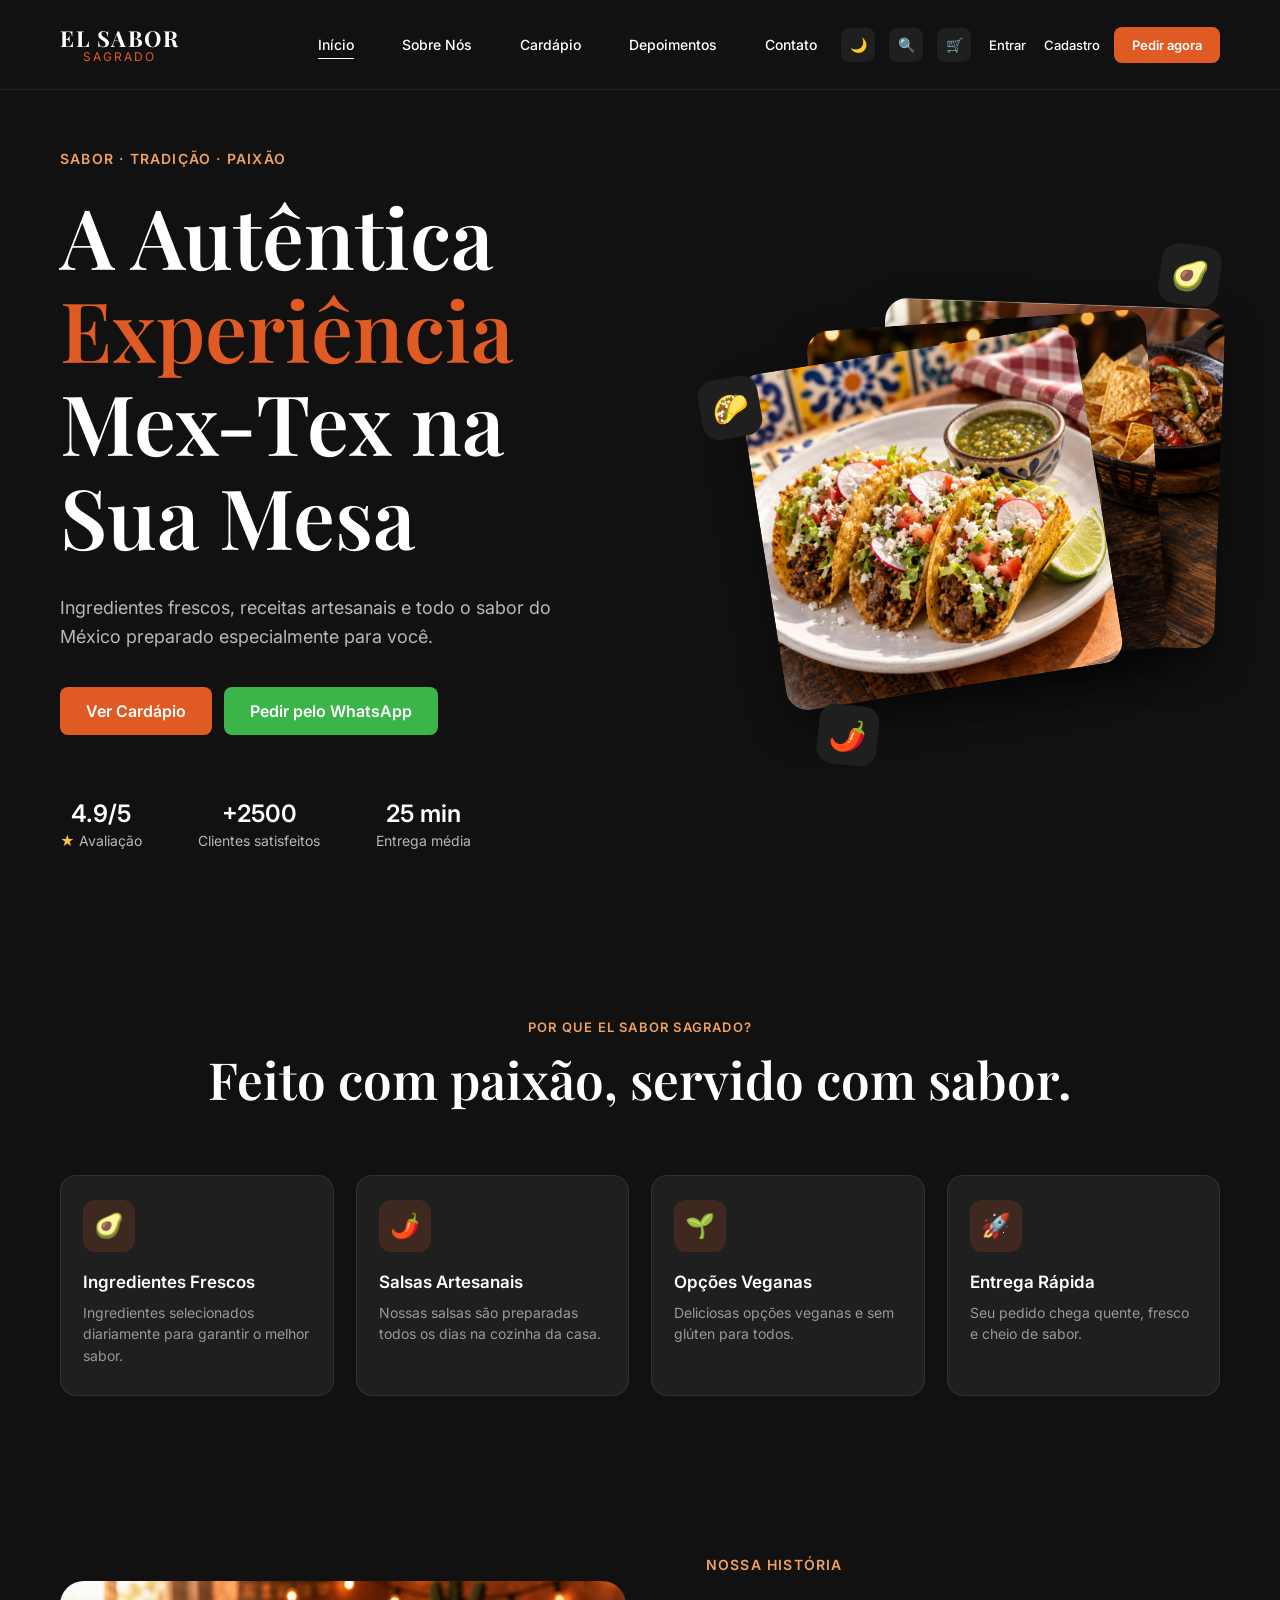
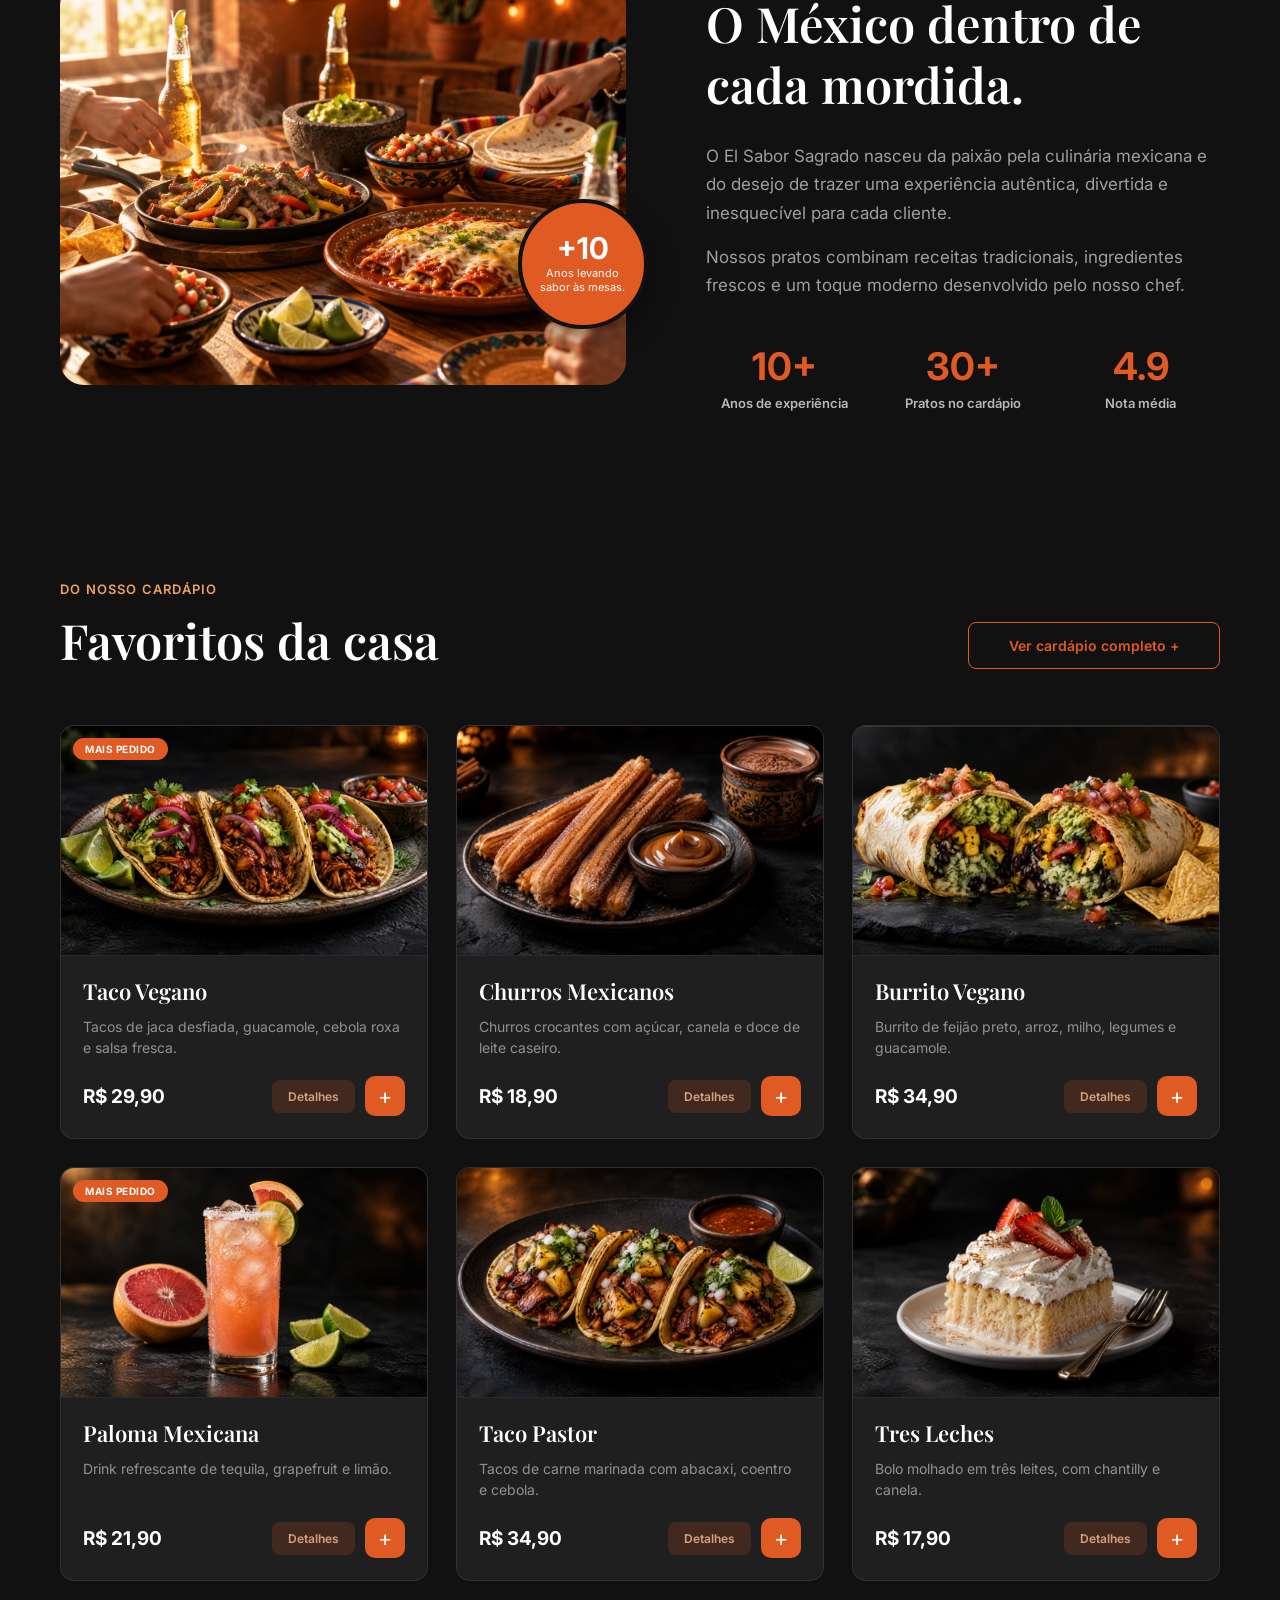
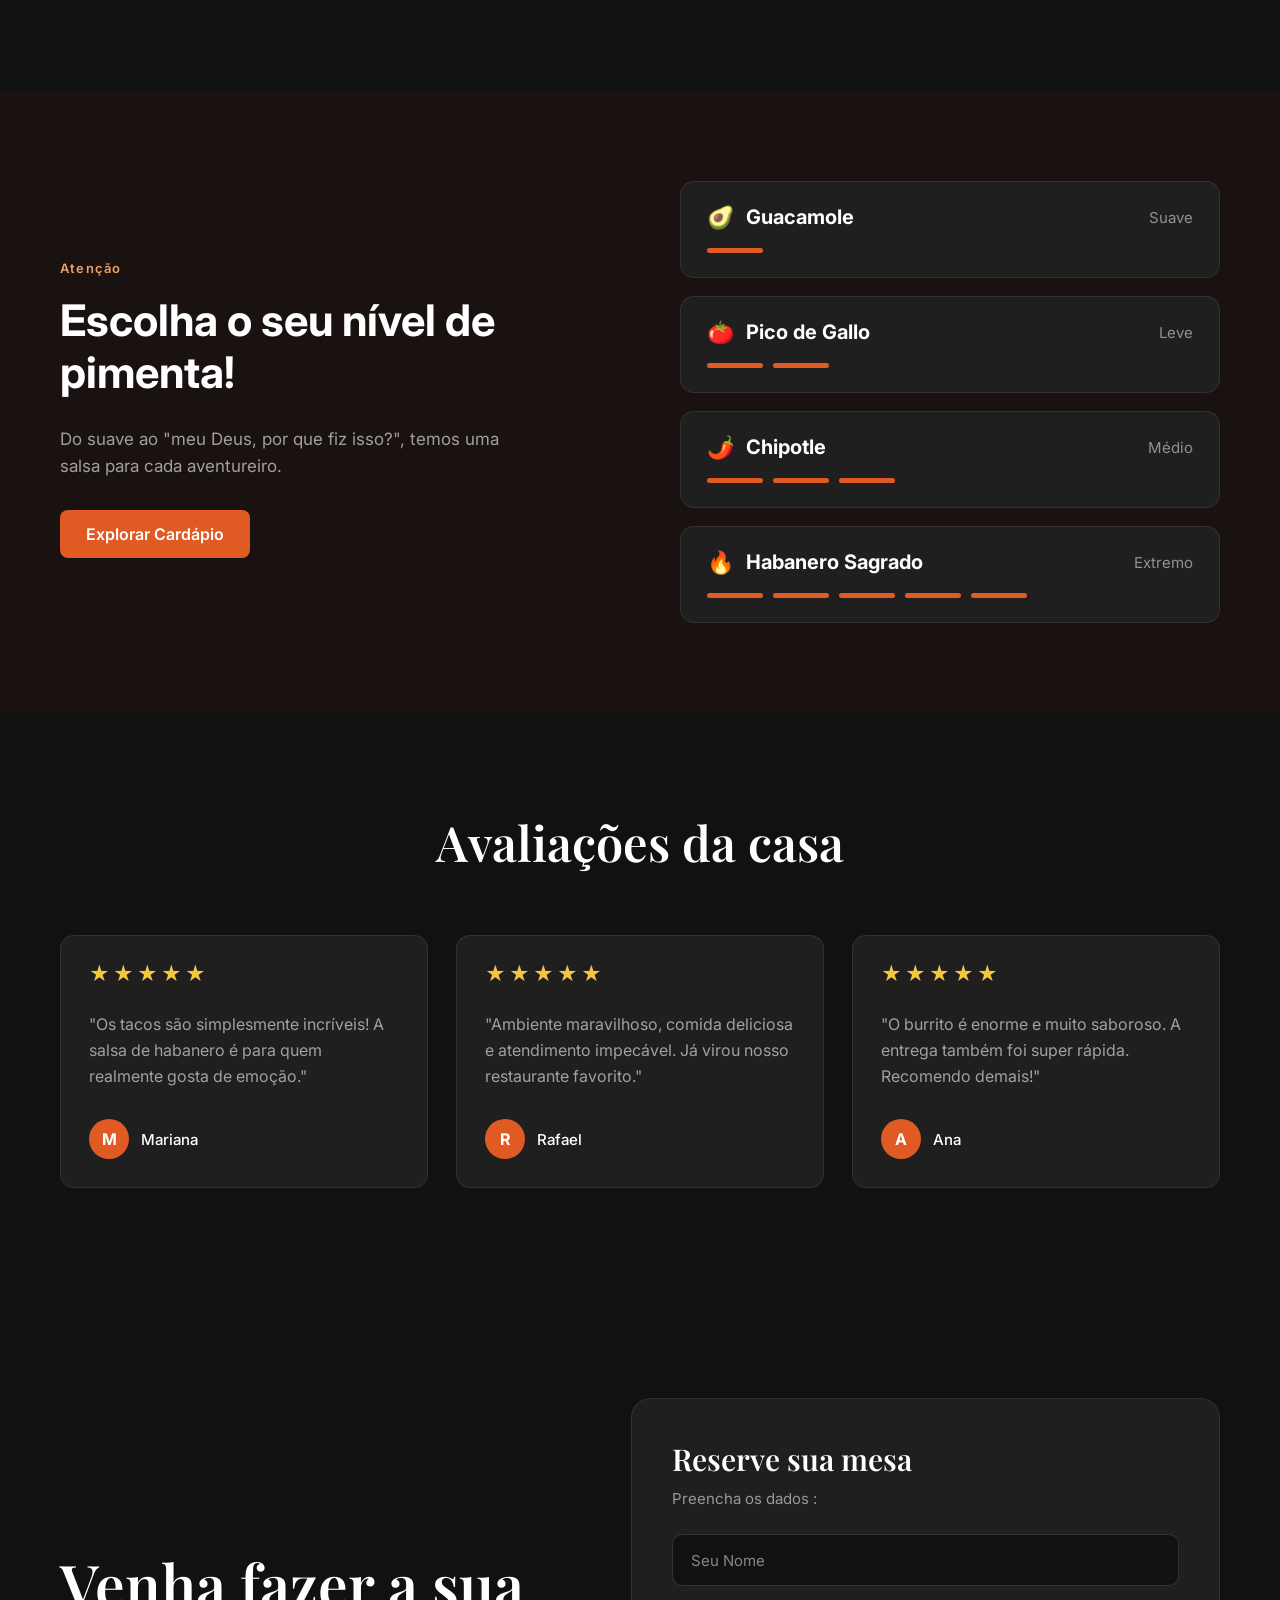
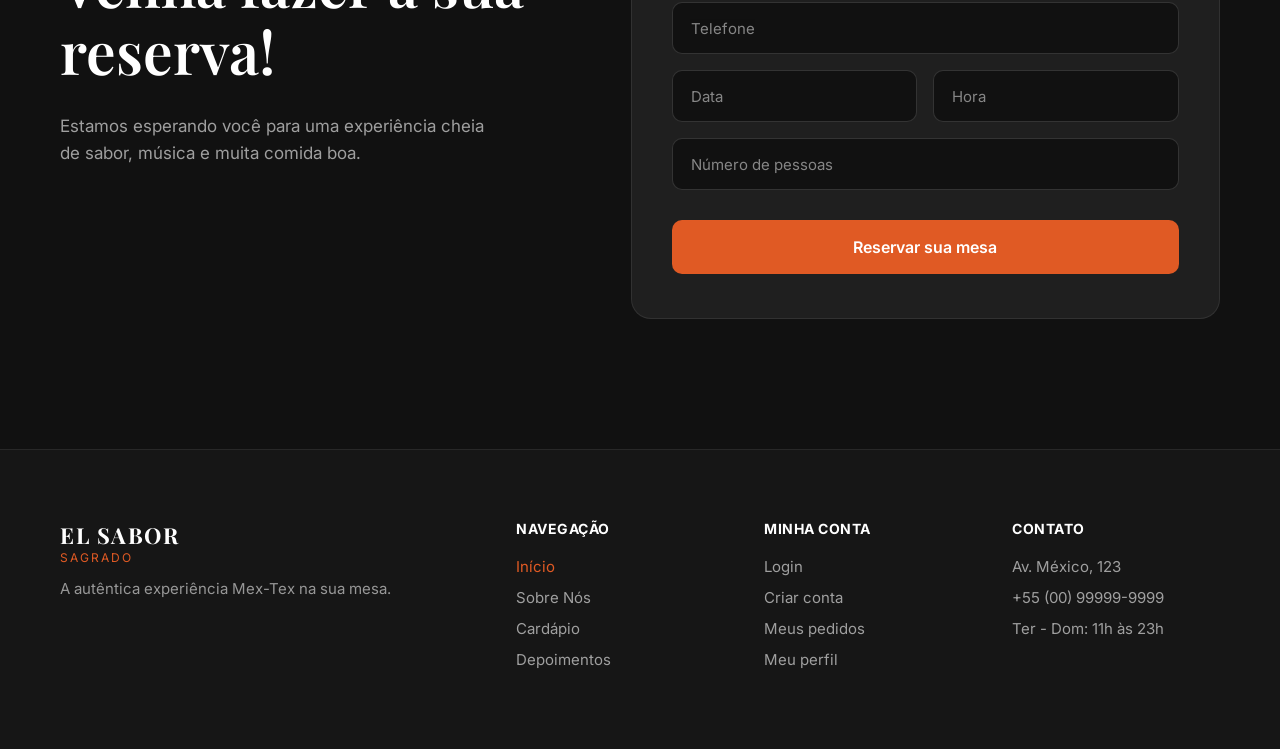
==== commit 0711b11f: "Add files via upload" ====
--- a/index.html
+++ b/index.html
@@ -332,7 +332,7 @@
           <p>"Os tacos são simplesmente incríveis! A salsa de habanero é para quem realmente gosta de emoção."</p>
           <div class="avaliacao-autor">
             <span class="avatar">M</span>
-            <strong>Mariana Guedes</strong>
+            <strong>Mariana</strong>
           </div>
         </article>
 
@@ -341,7 +341,7 @@
           <p>"Ambiente maravilhoso, comida deliciosa e atendimento impecável. Já virou nosso restaurante favorito."</p>
           <div class="avaliacao-autor">
             <span class="avatar">R</span>
-            <strong>Rafael Lopes</strong>
+            <strong>Rafael</strong>
           </div>
         </article>
 
@@ -350,7 +350,7 @@
           <p>"O burrito é enorme e muito saboroso. A entrega também foi super rápida. Recomendo demais!"</p>
           <div class="avaliacao-autor">
             <span class="avatar">A</span>
-            <strong>Ana Maria</strong>
+            <strong>Ana</strong>
           </div>
         </article>
       </div>
--- a/style.css
+++ b/style.css
@@ -1,133 +1,1877 @@
-<!DOCTYPE html>
-<html lang="pt-BR">
-<head>
-  <meta charset="UTF-8">
-  <meta name="viewport" content="width=device-width, initial-scale=1.0">
-  <title>Carrinho | El Sabor Sagrado</title>
-  <link rel="preconnect" href="https://fonts.googleapis.com">
-  <link href="https://fonts.googleapis.com/css2?family=Inter:wght@400;500;600&family=Playfair+Display:wght@600;700&display=swap" rel="stylesheet">
-  <link rel="stylesheet" href="style.css">
-</head>
-<body>
-
-  <input type="checkbox" id="interruptor-tema" class="tema-checkbox">
-
-  <header class="barra-topo">
-    <a href="index.html" class="logo">
-      <span class="logo-titulo">EL SABOR</span>
-      <span class="logo-subtitulo">SAGRADO</span>
-    </a>
-
-    <nav class="menu-links">
-      <a href="index.html">Início</a>
-      <a href="index.html#sobre">Sobre Nós</a>
-      <a href="cardapio.html">Cardápio</a>
-      <a href="index.html#depoimentos">Depoimentos</a>
-      <a href="index.html#contato">Contato</a>
-      <a href="cardapio.html" class="menu-pedir">Pedir agora</a>
-    </nav>
-
-    <div class="acoes">
-      <label class="botao-icone botao-tema" for="interruptor-tema" aria-label="Modo claro ou escuro"><span class="tema-icone"></span></label>
-
-      <a href="cardapio.html" class="botao-icone" aria-label="Cardápio">🔍</a>
-
-      <a href="carrinho.html" class="botao-icone botao-carrinho" aria-label="Carrinho">
-        🛒
-        <span class="contador">0</span>
-      </a>
-
-      <a href="#entrar" class="link-entrar">Entrar</a>
-      <a href="#cadastro" class="link-entrar">Cadastro</a>
-      <a href="cardapio.html" class="botao-principal botao-pedir">Pedir agora</a>
-      <a href="#entrar" class="botao-principal botao-entrar">Entrar</a>
-      <a href="#cadastro" class="botao-principal botao-entrar">Cadastro</a>
-
-      <button class="botao-menu" aria-label="Menu">
-        <span></span><span></span><span></span>
-      </button>
-    </div>
-  </header>
-
-  <main>
-    <section class="carrinho-pagina">
-      <div class="carrinho-cabecalho">
-        <h1>Carrinho</h1>
-        <p>Confira seus itens antes de finalizar.</p>
-      </div>
-
-      <div class="carrinho-conteudo">
-        <div class="carrinho-itens">
-          <div class="carrinho-vazio">
-            <span class="carrinho-vazio-icone">🛒</span>
-            <h2>Seu carrinho está vazio</h2>
-            <a href="cardapio.html" class="botao-principal botao-pequeno">Ver Cardápio</a>
-          </div>
-
-          <ul class="lista-itens"></ul>
-        </div>
-
-        <aside class="resumo">
-          <h2>Resumo do pedido</h2>
-
-          <dl>
-            <dt>Subtotal</dt>
-            <dd class="valor-subtotal">R$ 0,00</dd>
-            <dt>Entrega</dt>
-            <dd class="valor-entrega">R$ 0,00</dd>
-            <dt>Desconto</dt>
-            <dd class="valor-desconto">- R$ 0,00</dd>
-          </dl>
-
-          <form class="cupom">
-            <input type="text" placeholder="Cupom de Desconto" aria-label="Cupom de desconto">
-            <button type="submit">APLICAR</button>
-            <p class="cupom-aviso"></p>
-          </form>
-
-          <div class="resumo-total">
-            <span>TOTAL</span>
-            <strong class="valor-total">R$ 0,00</strong>
-          </div>
-
-          <button class="botao-principal botao-finalizar" disabled>Finalizar pedido</button>
-          <a href="cardapio.html" class="continuar">Continuar comprando</a>
-        </aside>
-      </div>
-    </section>
-  </main>
-
-  <footer class="rodape" id="rodape">
-    <div class="rodape-marca">
-      <span class="logo-titulo">EL SABOR</span>
-      <span class="logo-subtitulo">SAGRADO</span>
-      <p>A autêntica experiência Mex-Tex na sua mesa.</p>
-    </div>
-
-    <div class="rodape-coluna">
-      <h4>NAVEGAÇÃO</h4>
-      <a href="index.html">Início</a>
-      <a href="index.html#sobre">Sobre Nós</a>
-      <a href="cardapio.html">Cardápio</a>
-      <a href="index.html#depoimentos">Depoimentos</a>
-    </div>
-
-    <div class="rodape-coluna">
-      <h4>MINHA CONTA</h4>
-      <a href="#entrar">Login</a>
-      <a href="#criar-conta">Criar conta</a>
-      <a href="#pedidos">Meus pedidos</a>
-      <a href="#perfil">Meu perfil</a>
-    </div>
-
-    <div class="rodape-coluna">
-      <h4>CONTATO</h4>
-      <span>Av. México, 123</span>
-      <span>+55 (00) 99999-9999</span>
-      <span>Ter - Dom: 11h às 23h</span>
-    </div>
-  </footer>
-
-  <script src="script.js"></script>
-</body>
-</html>+/* Tema escuro (padrão) */
+:root {
+  --fundo: #111111;
+  --fundo-suave: #1f1f1f;
+  --texto: #ffffff;
+  --cinza: #b8b8b8;
+  --laranja: #e05a24;
+  --laranja-escuro: #f06a33;
+  --borda: rgba(255, 255, 255, 0.08);
+
+  --cor-sobretitulo: #f0a060;
+  --sombra: rgba(0, 0, 0, 0.35);
+  --sombra-forte: rgba(0, 0, 0, 0.45);
+  --fundo-foto: #181818;
+  --fundo-espaco: #e4e4e4;
+  --cor-detalhes: #d9a07e;
+  --fundo-pimenta: #1a1210;
+  --fundo-rodape: #161616;
+  --borda-campo: rgba(255, 255, 255, 0.14);
+}
+
+/* Tema claro (quando o interruptor da lua está marcado) */
+body:has(#interruptor-tema:checked) {
+  --fundo: #f7f5f2;
+  --fundo-suave: #ffffff;
+  --texto: #1a1a1a;
+  --cinza: #5a5a5a;
+  --laranja: #d94f1a;
+  --laranja-escuro: #c84313;
+  --borda: rgba(0, 0, 0, 0.1);
+
+  --cor-sobretitulo: #d94f1a;
+  --sombra: rgba(0, 0, 0, 0.12);
+  --sombra-forte: rgba(0, 0, 0, 0.22);
+  --fundo-foto: #e4e0db;
+  --fundo-espaco: #dcd8d3;
+  --cor-detalhes: #b8431a;
+  --fundo-pimenta: #f3e6df;
+  --fundo-rodape: #ece8e3;
+  --borda-campo: rgba(0, 0, 0, 0.2);
+}
+
+* { box-sizing: border-box; margin: 0; padding: 0; }
+
+body {
+  font-family: "Inter", sans-serif;
+  background: var(--fundo);
+  color: var(--texto);
+  transition: background 0.3s, color 0.3s;
+}
+
+/* Navbar */
+.barra-topo {
+  position: sticky;
+  top: 0;
+  z-index: 100;
+  display: flex;
+  align-items: center;
+  justify-content: space-between;
+  gap: 24px;
+  height: 90px;
+  padding: 0 60px;
+  background: var(--fundo);
+  border-bottom: 1px solid var(--borda);
+  transition: background 0.3s, box-shadow 0.3s, height 0.3s;
+}
+
+.barra-topo.rolado {
+  height: 72px;
+  box-shadow: 0 4px 20px var(--sombra);
+}
+
+/* Logo */
+.logo {
+  display: flex;
+  flex-direction: column;
+  align-items: center;
+  text-decoration: none;
+  line-height: 1.1;
+}
+
+.logo-titulo {
+  font-family: "Playfair Display", serif;
+  font-weight: 700;
+  font-size: 22px;
+  letter-spacing: 1.5px;
+  color: var(--texto);
+}
+
+.logo-subtitulo {
+  font-size: 12px;
+  letter-spacing: 2px;
+  color: var(--laranja);
+}
+
+/* Links */
+.menu-links {
+  display: flex;
+  gap: 48px;
+  margin-left: auto;
+}
+
+.menu-links a {
+  position: relative;
+  color: var(--texto);
+  text-decoration: none;
+  font-size: 14px;
+  font-weight: 500;
+  padding: 6px 0;
+  transition: color 0.2s;
+}
+
+.menu-links a::after {
+  content: "";
+  position: absolute;
+  left: 0;
+  bottom: 0;
+  width: 100%;
+  height: 1px;
+  background: var(--texto);
+  transform: scaleX(0);
+  transform-origin: left;
+  transition: transform 0.3s;
+}
+
+.menu-links a:hover::after,
+.menu-links a.ativo::after {
+  transform: scaleX(1);
+}
+
+@media (hover: hover) {
+  .menu-links a:hover { color: var(--laranja); }
+}
+
+/* Ações */
+.acoes {
+  display: flex;
+  align-items: center;
+  gap: 14px;
+}
+
+.botao-icone {
+  user-select: none;
+  text-decoration: none;
+  position: relative;
+  width: 34px;
+  height: 34px;
+  display: grid;
+  place-items: center;
+  font-size: 14px;
+  background: var(--fundo-suave);
+  color: var(--texto);
+  border: none;
+  border-radius: 8px;
+  cursor: pointer;
+  transition: background 0.2s, transform 0.2s;
+}
+
+.botao-icone:hover {
+  background: var(--laranja);
+  transform: translateY(-2px);
+}
+
+/* Interruptor do tema (checkbox escondido + label) */
+.tema-checkbox {
+  position: absolute;
+  width: 0;
+  height: 0;
+  opacity: 0;
+  pointer-events: none;
+}
+
+.tema-icone::before { content: "🌙"; }
+
+body:has(#interruptor-tema:checked) .tema-icone::before { content: "☀️"; }
+
+.contador {
+  position: absolute;
+  top: -6px;
+  right: -6px;
+  min-width: 17px;
+  height: 17px;
+  padding: 0 4px;
+  font-size: 10px;
+  font-weight: 700;
+  line-height: 17px;
+  text-align: center;
+  color: #fff;
+  background: var(--laranja);
+  border-radius: 10px;
+  transform: scale(0);
+  transition: transform 0.2s;
+}
+
+.contador.visivel { transform: scale(1); }
+
+/* Busca */
+.link-entrar {
+  color: var(--texto);
+  text-decoration: none;
+  font-size: 13px;
+  font-weight: 500;
+  margin-left: 4px;
+  transition: color 0.2s;
+}
+
+.link-entrar:hover { color: var(--laranja); }
+
+.botao-principal {
+  background: var(--laranja);
+  color: #fff;
+  text-decoration: none;
+  font-size: 13px;
+  font-weight: 600;
+  padding: 10px 18px;
+  border-radius: 8px;
+  transition: background 0.2s, transform 0.2s;
+}
+
+.botao-principal:hover {
+  background: var(--laranja-escuro);
+  transform: translateY(-2px);
+}
+
+/* Botão hambúrguer (mobile) */
+.botao-menu {
+  display: none;
+  flex-direction: column;
+  gap: 5px;
+  background: none;
+  border: none;
+  cursor: pointer;
+  padding: 6px;
+}
+
+.botao-menu span {
+  width: 22px;
+  height: 2px;
+  background: var(--texto);
+  transition: transform 0.3s, opacity 0.3s;
+}
+
+.botao-menu.aberto span:nth-child(1) { transform: translateY(7px) rotate(45deg); }
+.botao-menu.aberto span:nth-child(2) { opacity: 0; }
+.botao-menu.aberto span:nth-child(3) { transform: translateY(-7px) rotate(-45deg); }
+
+/* Responsivo */
+@media (max-width: 1200px) {
+  .barra-topo { padding: 0 24px; }
+
+  .menu-links {
+    position: absolute;
+    top: 100%;
+    left: 0;
+    right: 0;
+    flex-direction: column;
+    gap: 0;
+    margin: 0;
+    background: var(--fundo);
+    border-bottom: 1px solid var(--borda);
+    max-height: 0;
+    overflow: hidden;
+    transition: max-height 0.35s;
+  }
+
+  .menu-links.aberto { max-height: 400px; }
+
+  .menu-links a {
+    padding: 16px 24px;
+    border-top: 1px solid var(--borda);
+  }
+
+  .menu-links a::after { display: none; }
+  .menu-links a.ativo { color: var(--laranja); }
+
+  .botao-menu { display: flex; }
+  .link-entrar { display: none; }
+}
+
+@media (max-width: 520px) {
+  .botao-principal { padding: 9px 12px; }
+}
+
+/* Hero */
+.destaque {
+  display: grid;
+  grid-template-columns: 1fr 1fr;
+  align-items: center;
+  gap: 40px;
+  min-height: calc(100vh - 90px);
+  padding: 60px 60px 80px;
+  overflow-x: clip;
+}
+
+.sobretitulo {
+  display: block;
+  margin-bottom: 22px;
+  font-size: 14px;
+  font-weight: 600;
+  letter-spacing: 1.2px;
+  color: var(--cor-sobretitulo);
+}
+
+.destaque h1 {
+  font-family: "Playfair Display", serif;
+  font-weight: 600;
+  font-size: clamp(46px, 6.5vw, 84px);
+  line-height: 1.12;
+  color: var(--texto);
+}
+
+.destaque h1 em {
+  font-style: normal;
+  color: var(--laranja);
+}
+
+.destaque-descricao {
+  max-width: 540px;
+  margin: 32px 0 36px;
+  font-size: 18px;
+  line-height: 1.6;
+  color: var(--cinza);
+}
+
+.destaque-botoes {
+  display: flex;
+  flex-wrap: wrap;
+  gap: 12px;
+}
+
+.botao-pequeno {
+  font-size: 16px;
+  padding: 14px 26px;
+}
+
+.botao-whatsapp {
+  background: #3bb54a;
+  color: #fff;
+  text-decoration: none;
+  font-weight: 600;
+  border-radius: 8px;
+  transition: background 0.2s, transform 0.2s;
+}
+
+.botao-whatsapp:hover {
+  background: #4cc85b;
+  transform: translateY(-2px);
+}
+
+/* Estatísticas */
+.numeros {
+  display: flex;
+  gap: 56px;
+  margin-top: 64px;
+  list-style: none;
+}
+
+.numeros li {
+  display: flex;
+  flex-direction: column;
+  align-items: center;
+  gap: 4px;
+}
+
+.numeros strong {
+  font-size: 24px;
+  font-weight: 600;
+  color: var(--texto);
+}
+
+.numeros span {
+  font-size: 14px;
+  color: var(--cinza);
+}
+
+.estrela { color: #f5c542; }
+
+/* Lado visual */
+.destaque-visual {
+  position: relative;
+  display: grid;
+  place-items: center;
+  min-height: 500px;
+}
+
+.pilha {
+  position: relative;
+  width: 340px;
+  height: 340px;
+}
+
+.foto {
+  position: absolute;
+  inset: 0;
+  display: grid;
+  place-items: center;
+  border-radius: 22px;
+  font-size: 14px;
+  font-weight: 600;
+  color: #333;
+  box-shadow: 0 18px 40px var(--sombra-forte);
+  transition: transform 0.5s ease, opacity 0.5s ease;
+  overflow: hidden;
+}
+
+.foto img {
+  width: 100%;
+  height: 100%;
+  object-fit: cover;
+}
+
+.foto-1 {
+  transform: rotate(-9deg) translate(-3.5%, 5%);
+  z-index: 3;
+}
+
+.foto-2 {
+  transform: rotate(-4deg) translate(14%, -2%);
+  z-index: 2;
+}
+
+.foto-3 {
+  transform: rotate(2deg) translate(32%, -9%);
+  z-index: 1;
+}
+
+/* clicar na foto da frente passa para a próxima */
+.pilha { cursor: pointer; }
+
+.foto.saindo {
+  transform: translate(-130%, 10%) rotate(-30deg);
+  opacity: 0;
+}
+
+/* Ícones flutuantes */
+.icone-flutuante {
+  position: absolute;
+  width: 60px;
+  height: 60px;
+  display: grid;
+  place-items: center;
+  font-size: 30px;
+  background: var(--fundo-suave);
+  border-radius: 16px;
+  animation: flutuar 4s ease-in-out infinite;
+}
+
+.icone-flutuante { z-index: 10; }
+
+.icone-abacate  { top: -85px; right: -180px; transform: rotate(8deg); }
+.icone-taco     { top: 48px; left: -95px; transform: rotate(-10deg); animation-delay: -1.3s; }
+.icone-pimenta { bottom: -95px; left: 48px; transform: rotate(6deg); animation-delay: -2.6s; }
+
+@keyframes flutuar {
+  0%, 100% { translate: 0 0; }
+  50%      { translate: 0 -10px; }
+}
+
+@media (max-width: 1300px) {
+  .icone-abacate { right: -110px; }
+  .icone-taco { left: -70px; }
+}
+
+@media (max-width: 900px) {
+  .destaque {
+    grid-template-columns: 1fr;
+    padding: 40px 24px 60px;
+  }
+
+  .destaque-visual { min-height: 440px; }
+
+  .pilha {
+    width: 280px;
+    height: 280px;
+  }
+}
+
+@media (max-width: 520px) {
+  .pilha {
+    width: 220px;
+    height: 220px;
+  }
+
+  .icone-abacate { right: -70px; }
+  .icone-taco { left: -40px; }
+}
+
+/* Por que El Sabor Sagrado */
+.porque {
+  padding: 90px 0 70px;
+  text-align: center;
+}
+
+.porque .sobretitulo {
+  margin-bottom: 14px;
+  font-size: 13px;
+}
+
+.porque h2 {
+  font-family: "Playfair Display", serif;
+  font-weight: 600;
+  font-size: clamp(30px, 4vw, 52px);
+  line-height: 1.2;
+  color: var(--texto);
+}
+
+/* Cards */
+.cartoes {
+  display: grid;
+  grid-template-columns: repeat(4, 1fr);
+  gap: 22px;
+  width: 100%;
+  margin: 64px 0 0;
+  padding: 0 60px;
+  text-align: left;
+}
+
+.cartao {
+  padding: 24px 22px 28px;
+  background: var(--fundo-suave);
+  border: 1px solid var(--borda);
+  border-radius: 16px;
+  transition: transform 0.25s, border-color 0.25s, box-shadow 0.25s;
+}
+
+.cartao:hover {
+  transform: translateY(-6px);
+  border-color: var(--laranja);
+  box-shadow: 0 14px 30px var(--sombra);
+}
+
+.cartao-icone {
+  width: 52px;
+  height: 52px;
+  display: grid;
+  place-items: center;
+  margin-bottom: 20px;
+  font-size: 24px;
+  background: rgba(224, 90, 36, 0.16);
+  border-radius: 12px;
+}
+
+.cartao h3 {
+  margin-bottom: 10px;
+  font-size: 17px;
+  font-weight: 600;
+  color: var(--texto);
+}
+
+.cartao p {
+  font-size: 14px;
+  line-height: 1.55;
+  color: var(--cinza);
+  opacity: 0.8;
+}
+
+@media (max-width: 1000px) {
+  .cartoes { grid-template-columns: repeat(2, 1fr); }
+}
+
+@media (max-width: 560px) {
+  .cartoes { grid-template-columns: 1fr; padding: 0 20px; }
+}
+
+/* Nossa História */
+.historia {
+  display: grid;
+  grid-template-columns: 1.1fr 1fr;
+  align-items: center;
+  gap: 80px;
+  padding: 90px 60px 110px;
+}
+
+.historia-imagem {
+  position: relative;
+  width: 100%;
+  aspect-ratio: 1.4 / 1;
+  border-radius: 24px;
+}
+
+.historia-imagem img {
+  position: absolute;
+  inset: 0;
+  display: block;
+  width: 100%;
+  height: 100%;
+  object-fit: cover;
+  border-radius: 24px;
+}
+
+.historia-espaco-foto {
+  position: absolute;
+  inset: 0;
+  display: grid;
+  place-items: center;
+  padding: 20px;
+  text-align: center;
+  font-size: 16px;
+  font-weight: 600;
+  color: #333;
+}
+
+.historia-selo {
+  position: absolute;
+  right: -22px;
+  bottom: 14%;
+  width: 130px;
+  height: 130px;
+  display: flex;
+  flex-direction: column;
+  align-items: center;
+  justify-content: center;
+  padding: 14px;
+  text-align: center;
+  color: #fff;
+  background: var(--laranja);
+  border: 4px solid var(--fundo);
+  border-radius: 50%;
+  box-shadow: 0 10px 28px var(--sombra-forte);
+}
+
+.historia-selo strong {
+  font-size: 30px;
+  font-weight: 700;
+  line-height: 1;
+}
+
+.historia-selo span {
+  margin-top: 4px;
+  font-size: 11px;
+  line-height: 1.25;
+}
+
+.historia-texto .sobretitulo {
+  margin-bottom: 20px;
+}
+
+.historia-texto h2 {
+  margin-bottom: 28px;
+  font-family: "Playfair Display", serif;
+  font-weight: 600;
+  font-size: clamp(32px, 3.8vw, 54px);
+  line-height: 1.25;
+  color: var(--texto);
+}
+
+.historia-texto p {
+  max-width: 560px;
+  margin-bottom: 16px;
+  font-size: 17px;
+  line-height: 1.65;
+  color: var(--cinza);
+  opacity: 0.85;
+}
+
+.historia-numeros {
+  display: grid;
+  grid-template-columns: repeat(3, 1fr);
+  gap: 20px;
+  max-width: 560px;
+  margin-top: 44px;
+  list-style: none;
+  text-align: center;
+}
+
+.historia-numeros strong {
+  display: block;
+  font-size: 38px;
+  font-weight: 700;
+  color: var(--laranja);
+}
+
+.historia-numeros span {
+  display: block;
+  margin-top: 6px;
+  font-size: 13px;
+  font-weight: 600;
+  color: var(--cinza);
+}
+
+@media (max-width: 900px) {
+  .historia {
+    grid-template-columns: 1fr;
+    gap: 56px;
+    padding: 60px 24px 80px;
+  }
+
+  .historia-selo { right: 10px; }
+}
+
+/* Favoritos da casa (cardápio) */
+.cardapio {
+  padding: 60px 60px 110px;
+}
+
+.cardapio-topo {
+  display: flex;
+  align-items: flex-end;
+  justify-content: space-between;
+  gap: 24px;
+}
+
+.cardapio-topo .sobretitulo {
+  margin-bottom: 14px;
+  font-size: 13px;
+}
+
+.cardapio-topo h2 {
+  font-family: "Playfair Display", serif;
+  font-weight: 600;
+  font-size: clamp(32px, 3.8vw, 52px);
+  line-height: 1.2;
+  color: var(--texto);
+}
+
+.botao-contorno {
+  padding: 14px 40px;
+  font-size: 14px;
+  font-weight: 600;
+  color: var(--laranja);
+  text-decoration: none;
+  border: 1px solid var(--laranja);
+  border-radius: 8px;
+  transition: background 0.2s, color 0.2s;
+}
+
+.botao-contorno:hover {
+  background: var(--laranja);
+  color: #fff;
+}
+
+.cardapio-grade {
+  display: grid;
+  grid-template-columns: repeat(3, 1fr);
+  gap: 28px;
+  margin-top: 56px;
+}
+
+.prato {
+  overflow: hidden;
+  background: var(--fundo-suave);
+  border: 1px solid var(--borda);
+  border-radius: 14px;
+  transition: transform 0.25s, border-color 0.25s, box-shadow 0.25s;
+}
+
+.prato:hover {
+  transform: translateY(-6px);
+  border-color: var(--laranja);
+  box-shadow: 0 14px 30px var(--sombra);
+}
+
+/* para usar foto: style="background-image: url('imagens/prato.jpg')" na div */
+.prato-foto {
+  position: relative;
+  height: 230px;
+  overflow: hidden;
+  background: var(--fundo-foto) center / cover no-repeat;
+  border-bottom: 1px solid var(--borda);
+}
+
+.prato-foto img {
+  position: absolute;
+  inset: 0;
+  display: block;
+  width: 100%;
+  height: 100%;
+  object-fit: cover;
+  transition: transform 0.5s ease;
+}
+
+.prato-foto:hover img {
+  transform: scale(1.12);
+}
+
+.prato-espaco-foto {
+  position: absolute;
+  inset: 0;
+  display: grid;
+  place-items: center;
+  font-size: 14px;
+  font-weight: 500;
+  color: var(--cinza);
+  opacity: 0.4;
+}
+
+.etiqueta {
+  position: absolute;
+  top: 12px;
+  left: 12px;
+  z-index: 2;
+  padding: 5px 12px;
+  font-size: 10px;
+  font-weight: 700;
+  letter-spacing: 0.5px;
+  color: #fff;
+  background: var(--laranja);
+  border-radius: 20px;
+}
+
+.prato-corpo {
+  padding: 20px 22px 22px;
+}
+
+.prato-corpo h3 {
+  margin-bottom: 10px;
+  font-family: "Playfair Display", serif;
+  font-weight: 600;
+  font-size: 22px;
+  color: var(--texto);
+}
+
+.prato-corpo p {
+  min-height: 42px;
+  font-size: 14px;
+  line-height: 1.5;
+  color: var(--cinza);
+  opacity: 0.75;
+}
+
+.prato-rodape {
+  display: flex;
+  align-items: center;
+  justify-content: space-between;
+  margin-top: 18px;
+}
+
+.preco {
+  font-size: 19px;
+  font-weight: 700;
+  color: var(--texto);
+}
+
+.prato-acoes {
+  display: flex;
+  align-items: center;
+  gap: 10px;
+}
+
+.botao-detalhes {
+  padding: 9px 16px;
+  font: inherit;
+  font-size: 12px;
+  font-weight: 600;
+  color: var(--cor-detalhes);
+  background: rgba(224, 90, 36, 0.18);
+  border: none;
+  border-radius: 8px;
+  cursor: pointer;
+  transition: background 0.2s;
+}
+
+.botao-detalhes:hover {
+  background: rgba(224, 90, 36, 0.32);
+}
+
+.botao-adicionar {
+  width: 40px;
+  height: 40px;
+  font: inherit;
+  font-size: 22px;
+  line-height: 1;
+  color: #fff;
+  background: var(--laranja);
+  border: none;
+  border-radius: 10px;
+  cursor: pointer;
+  transition: background 0.2s, transform 0.2s;
+}
+
+.botao-adicionar:hover {
+  background: var(--laranja-escuro);
+  transform: scale(1.08);
+}
+
+@media (max-width: 1000px) {
+  .cardapio-grade { grid-template-columns: repeat(2, 1fr); }
+}
+
+@media (max-width: 700px) {
+  .cardapio { padding: 40px 20px 80px; }
+
+  .cardapio-topo {
+    flex-direction: column;
+    align-items: flex-start;
+  }
+
+  .cardapio-grade { grid-template-columns: 1fr; }
+}
+
+/* Nível de pimenta */
+.pimenta {
+  display: grid;
+  grid-template-columns: 1fr 1fr;
+  align-items: center;
+  gap: 80px;
+  padding: 90px 60px;
+  background: var(--fundo-pimenta);
+}
+
+.pimenta-texto .sobretitulo {
+  margin-bottom: 18px;
+  font-size: 13px;
+}
+
+.pimenta-texto h2 {
+  max-width: 520px;
+  font-size: clamp(30px, 3.4vw, 46px);
+  font-weight: 700;
+  line-height: 1.2;
+  color: var(--texto);
+}
+
+.pimenta-texto p {
+  max-width: 480px;
+  margin: 28px 0 44px;
+  font-size: 17px;
+  line-height: 1.6;
+  color: var(--cinza);
+  opacity: 0.85;
+}
+
+.pimenta-lista {
+  display: flex;
+  flex-direction: column;
+  gap: 18px;
+}
+
+.pimenta-cartao {
+  padding: 22px 26px 24px;
+  background: var(--fundo-suave);
+  border: 1px solid var(--borda);
+  border-radius: 14px;
+  transition: transform 0.25s, border-color 0.25s;
+}
+
+.pimenta-cartao:hover {
+  transform: translateX(-6px);
+  border-color: var(--laranja);
+}
+
+.pimenta-topo {
+  display: flex;
+  align-items: center;
+  justify-content: space-between;
+}
+
+.pimenta-topo h3 {
+  display: flex;
+  align-items: center;
+  gap: 12px;
+  font-size: 20px;
+  font-weight: 700;
+  color: var(--texto);
+}
+
+.pimenta-topo h3 span { font-size: 22px; }
+
+.pimenta-topo small {
+  font-size: 15px;
+  color: var(--cinza);
+  opacity: 0.75;
+}
+
+.pimenta-barras {
+  display: flex;
+  gap: 10px;
+  margin-top: 18px;
+}
+
+.pimenta-barras i {
+  width: 56px;
+  height: 5px;
+  background: var(--laranja);
+  border-radius: 5px;
+}
+
+@media (max-width: 900px) {
+  .pimenta {
+    grid-template-columns: 1fr;
+    gap: 48px;
+    padding: 60px 24px;
+  }
+
+  .pimenta-barras i { width: 44px; }
+}
+
+/* Avaliações */
+.avaliacoes {
+  padding: 100px 60px 120px;
+}
+
+.avaliacoes h2,
+.cardapio-cabecalho h1 {
+  text-align: center;
+  font-family: "Playfair Display", serif;
+  font-weight: 600;
+  font-size: clamp(32px, 3.8vw, 52px);
+  line-height: 1.2;
+  color: var(--texto);
+}
+
+.avaliacoes-grade {
+  display: grid;
+  grid-template-columns: repeat(3, 1fr);
+  gap: 28px;
+  margin-top: 64px;
+}
+
+.avaliacao {
+  display: flex;
+  flex-direction: column;
+  padding: 26px 28px 28px;
+  background: var(--fundo-suave);
+  border: 1px solid var(--borda);
+  border-radius: 14px;
+}
+
+.estrelas {
+  font-size: 20px;
+  letter-spacing: 3px;
+  color: #f5c542;
+}
+
+.avaliacao p {
+  flex: 1;
+  margin: 26px 0 30px;
+  font-size: 16px;
+  line-height: 1.6;
+  color: var(--cinza);
+  opacity: 0.85;
+}
+
+.avaliacao-autor {
+  display: flex;
+  align-items: center;
+  gap: 12px;
+}
+
+.avatar {
+  width: 40px;
+  height: 40px;
+  display: grid;
+  place-items: center;
+  font-size: 16px;
+  font-weight: 700;
+  color: #fff;
+  background: var(--laranja);
+  border-radius: 50%;
+}
+
+.avaliacao-autor strong {
+  font-size: 15px;
+  font-weight: 500;
+  color: var(--texto);
+}
+
+@media (max-width: 1000px) {
+  .avaliacoes-grade { grid-template-columns: 1fr; max-width: 640px; margin-inline: auto; }
+}
+
+@media (max-width: 700px) {
+  .avaliacoes { padding: 60px 20px 80px; }
+}
+
+/* Reserva */
+.reserva {
+  display: grid;
+  grid-template-columns: 1fr 1.2fr;
+  align-items: center;
+  gap: 80px;
+  padding: 90px 60px 130px;
+}
+
+.reserva-texto h2 {
+  font-family: "Playfair Display", serif;
+  font-weight: 600;
+  font-size: clamp(38px, 4.6vw, 66px);
+  line-height: 1.15;
+  color: var(--texto);
+}
+
+.reserva-texto p {
+  max-width: 440px;
+  margin-top: 28px;
+  font-size: 17px;
+  line-height: 1.6;
+  color: var(--cinza);
+  opacity: 0.85;
+}
+
+.reserva-formulario {
+  display: flex;
+  flex-direction: column;
+  gap: 16px;
+  padding: 40px 40px 44px;
+  background: var(--fundo-suave);
+  border: 1px solid var(--borda);
+  border-radius: 20px;
+}
+
+.reserva-formulario h3 {
+  font-family: "Playfair Display", serif;
+  font-weight: 600;
+  font-size: 30px;
+  color: var(--texto);
+}
+
+.formulario-subtitulo {
+  margin: -6px 0 10px;
+  font-size: 15px;
+  color: var(--cinza);
+  opacity: 0.8;
+}
+
+.reserva-formulario input {
+  width: 100%;
+  padding: 16px 18px;
+  font: inherit;
+  font-size: 15px;
+  color: var(--texto);
+  background: var(--fundo);
+  border: 1px solid var(--borda-campo);
+  border-radius: 10px;
+  outline: none;
+  color-scheme: dark;
+  transition: border-color 0.2s;
+}
+
+body:has(#interruptor-tema:checked) .reserva-formulario input {
+  color-scheme: light;
+}
+
+.reserva-formulario input::placeholder {
+  color: var(--cinza);
+  opacity: 0.7;
+}
+
+.reserva-formulario input:focus {
+  border-color: var(--laranja);
+}
+
+.formulario-linha {
+  display: grid;
+  grid-template-columns: minmax(0, 1fr) minmax(0, 1fr);
+  gap: 16px;
+}
+
+.botao-enviar {
+  margin-top: 14px;
+  padding: 17px;
+  font: inherit;
+  font-size: 16px;
+  font-weight: 600;
+  color: #fff;
+  background: var(--laranja);
+  border: none;
+  border-radius: 10px;
+  cursor: pointer;
+  transition: background 0.2s, transform 0.2s;
+}
+
+.botao-enviar:hover {
+  background: var(--laranja-escuro);
+  transform: translateY(-2px);
+}
+
+@media (max-width: 900px) {
+  .reserva {
+    grid-template-columns: 1fr;
+    gap: 48px;
+    padding: 60px 20px 90px;
+  }
+
+  .reserva-formulario { padding: 28px 22px 32px; }
+}
+
+/* Rodapé */
+.rodape {
+  display: grid;
+  grid-template-columns: 2fr 1fr 1fr 1fr;
+  gap: 40px;
+  padding: 70px 60px 80px;
+  background: var(--fundo-rodape);
+  border-top: 1px solid var(--borda);
+}
+
+.rodape-marca {
+  display: flex;
+  flex-direction: column;
+  align-items: flex-start;
+}
+
+.rodape-marca p {
+  margin-top: 14px;
+  font-size: 15px;
+  color: var(--cinza);
+  opacity: 0.8;
+}
+
+.rodape-coluna {
+  display: flex;
+  flex-direction: column;
+  gap: 12px;
+}
+
+.rodape-coluna h4 {
+  margin-bottom: 8px;
+  font-size: 14px;
+  font-weight: 700;
+  letter-spacing: 0.5px;
+  color: var(--texto);
+}
+
+.rodape-coluna a,
+.rodape-coluna span {
+  font-size: 15px;
+  color: var(--cinza);
+  text-decoration: none;
+  opacity: 0.85;
+}
+
+.rodape-coluna a { transition: color 0.2s, opacity 0.2s; }
+
+.rodape-coluna a:hover,
+.rodape-coluna a.ativo {
+  color: var(--laranja);
+  opacity: 1;
+}
+
+@media (max-width: 900px) {
+  .rodape {
+    grid-template-columns: 1fr 1fr;
+    padding: 50px 24px 60px;
+  }
+
+  .rodape-marca { grid-column: 1 / -1; }
+}
+
+/* Página do cardápio */
+.cardapio-pagina {
+  padding-top: 90px;
+}
+
+.cardapio-cabecalho {
+  text-align: center;
+}
+
+.cardapio-cabecalho .sobretitulo {
+  margin-bottom: 18px;
+  font-size: 13px;
+  font-weight: 700;
+  color: var(--laranja);
+}
+
+.cardapio-cabecalho p {
+  margin-top: 22px;
+  font-size: 17px;
+  color: var(--cinza);
+  opacity: 0.85;
+}
+
+.busca-cardapio {
+  position: relative;
+  display: block;
+  max-width: 480px;
+  margin: 44px auto 0;
+}
+
+.busca-cardapio span {
+  position: absolute;
+  top: 50%;
+  left: 18px;
+  transform: translateY(-50%);
+  font-size: 14px;
+}
+
+.busca-cardapio input {
+  width: 100%;
+  padding: 16px 18px 16px 48px;
+  font: inherit;
+  font-size: 15px;
+  color: var(--texto);
+  background: var(--fundo-suave);
+  border: 1px solid var(--borda);
+  border-radius: 10px;
+  outline: none;
+  transition: border-color 0.2s;
+}
+
+.busca-cardapio input::placeholder {
+  color: var(--cinza);
+  opacity: 0.7;
+}
+
+.busca-cardapio input:focus {
+  border-color: var(--laranja);
+}
+
+.filtros {
+  display: flex;
+  flex-wrap: wrap;
+  justify-content: center;
+  gap: 14px;
+  margin-top: 30px;
+}
+
+.filtro {
+  padding: 11px 24px;
+  font: inherit;
+  font-size: 14px;
+  font-weight: 600;
+  color: var(--texto);
+  background: var(--fundo-suave);
+  border: 1px solid var(--borda);
+  border-radius: 10px;
+  cursor: pointer;
+  transition: background 0.2s, color 0.2s;
+}
+
+.filtro:hover {
+  border-color: var(--laranja);
+}
+
+.filtro.ativo {
+  color: #fff;
+  background: var(--laranja);
+  border-color: var(--laranja);
+}
+
+.sem-resultado {
+  margin-top: 40px;
+  text-align: center;
+  font-size: 17px;
+  color: var(--cinza);
+}
+
+/* Página do carrinho */
+.carrinho-pagina {
+  padding: 70px 60px 110px;
+}
+
+.carrinho-cabecalho {
+  text-align: center;
+}
+
+.carrinho-cabecalho h1 {
+  font-family: "Playfair Display", serif;
+  font-weight: 600;
+  font-size: clamp(36px, 4.5vw, 60px);
+  line-height: 1.2;
+  color: var(--texto);
+}
+
+.carrinho-cabecalho p {
+  margin-top: 14px;
+  font-size: 16px;
+  color: var(--cinza);
+  opacity: 0.85;
+}
+
+.carrinho-conteudo {
+  display: grid;
+  grid-template-columns: 1.8fr 1fr;
+  align-items: start;
+  gap: 28px;
+  margin-top: 64px;
+}
+
+.carrinho-itens,
+.resumo {
+  background: var(--fundo-suave);
+  border: 1px solid var(--borda);
+  border-radius: 18px;
+}
+
+.carrinho-itens {
+  padding: 32px;
+}
+
+.carrinho-vazio {
+  display: flex;
+  flex-direction: column;
+  align-items: center;
+  gap: 20px;
+  padding: 40px 0;
+}
+
+.carrinho-vazio[hidden] {
+  display: none;
+}
+
+.carrinho-vazio-icone {
+  font-size: 52px;
+  opacity: 0.5;
+}
+
+.carrinho-vazio h2 {
+  font-size: 22px;
+  font-weight: 700;
+  color: var(--texto);
+}
+
+.lista-itens {
+  list-style: none;
+}
+
+.item {
+  display: grid;
+  grid-template-columns: 1fr auto auto;
+  align-items: center;
+  gap: 24px;
+  padding: 20px 0;
+  border-bottom: 1px solid var(--borda);
+}
+
+.item:first-child {
+  padding-top: 0;
+}
+
+.item:last-child {
+  padding-bottom: 0;
+  border-bottom: none;
+}
+
+.item-dados {
+  display: flex;
+  flex-direction: column;
+  gap: 6px;
+}
+
+.item-nome {
+  font-family: "Playfair Display", serif;
+  font-size: 20px;
+  font-weight: 600;
+  color: var(--texto);
+}
+
+.item-preco {
+  font-size: 14px;
+  color: var(--cinza);
+}
+
+.item-quantidade {
+  display: flex;
+  align-items: center;
+  gap: 14px;
+  font-weight: 600;
+  color: var(--texto);
+}
+
+.item-quantidade button {
+  width: 34px;
+  height: 34px;
+  font: inherit;
+  font-size: 18px;
+  color: var(--texto);
+  background: var(--fundo);
+  border: 1px solid var(--borda);
+  border-radius: 8px;
+  cursor: pointer;
+  transition: border-color 0.2s;
+}
+
+.item-quantidade button:hover {
+  border-color: var(--laranja);
+}
+
+.item-total {
+  min-width: 90px;
+  text-align: right;
+  color: var(--texto);
+}
+
+.resumo {
+  padding: 30px 28px 32px;
+}
+
+.resumo h2 {
+  margin-bottom: 26px;
+  font-family: "Playfair Display", serif;
+  font-weight: 600;
+  font-size: 26px;
+  color: var(--texto);
+}
+
+.resumo dl {
+  display: grid;
+  grid-template-columns: 1fr auto;
+  gap: 16px 12px;
+}
+
+.resumo dt {
+  font-size: 14px;
+  color: var(--cinza);
+}
+
+.resumo dd {
+  font-size: 14px;
+  font-weight: 700;
+  text-align: right;
+  color: var(--texto);
+}
+
+.resumo .valor-desconto {
+  color: #3bb54a;
+}
+
+.cupom {
+  display: flex;
+  flex-wrap: wrap;
+  gap: 10px;
+  margin-top: 28px;
+  padding-bottom: 26px;
+  border-bottom: 1px solid var(--borda);
+}
+
+.cupom input {
+  flex: 1;
+  min-width: 0;
+  padding: 13px 14px;
+  font: inherit;
+  font-size: 14px;
+  color: var(--texto);
+  background: var(--fundo);
+  border: 1px solid var(--borda-campo);
+  border-radius: 10px;
+  outline: none;
+  transition: border-color 0.2s;
+}
+
+.cupom input:focus {
+  border-color: var(--laranja);
+}
+
+.cupom button {
+  padding: 0 20px;
+  font: inherit;
+  font-size: 13px;
+  font-weight: 700;
+  color: #fff;
+  background: var(--laranja);
+  border: none;
+  border-radius: 10px;
+  cursor: pointer;
+  transition: background 0.2s;
+}
+
+.cupom button:hover {
+  background: var(--laranja-escuro);
+}
+
+.cupom-aviso {
+  flex-basis: 100%;
+  font-size: 13px;
+  color: var(--cinza);
+}
+
+.cupom-aviso:empty {
+  display: none;
+}
+
+.resumo-total {
+  display: flex;
+  align-items: baseline;
+  justify-content: space-between;
+  margin: 24px 0;
+}
+
+.resumo-total span {
+  font-size: 14px;
+  color: var(--cinza);
+}
+
+.resumo-total strong {
+  font-size: 24px;
+  color: var(--laranja);
+}
+
+.botao-finalizar {
+  display: block;
+  width: 100%;
+  padding: 15px;
+  font: inherit;
+  font-size: 15px;
+  font-weight: 600;
+  border: none;
+  cursor: pointer;
+}
+
+.botao-finalizar:disabled {
+  opacity: 0.45;
+  cursor: not-allowed;
+  transform: none;
+}
+
+.continuar {
+  display: block;
+  margin-top: 18px;
+  text-align: center;
+  font-size: 13px;
+  color: var(--cinza);
+  text-decoration: none;
+  transition: color 0.2s;
+}
+
+.continuar:hover {
+  color: var(--laranja);
+}
+
+@media (max-width: 900px) {
+  .carrinho-pagina {
+    padding: 50px 20px 80px;
+  }
+
+  .carrinho-conteudo {
+    grid-template-columns: 1fr;
+    margin-top: 40px;
+  }
+}
+
+@media (max-width: 560px) {
+  .carrinho-itens {
+    padding: 22px;
+  }
+
+  .item {
+    grid-template-columns: 1fr auto;
+  }
+
+  .item-total {
+    text-align: left;
+  }
+}
+
+.reserva-formulario input {
+  min-width: 0;
+  max-width: 100%;
+}
+
+@media (max-width: 480px) {
+  .barra-topo {
+    gap: 8px;
+    padding: 0 16px;
+  }
+
+  .logo-titulo { font-size: 18px; letter-spacing: 1px; }
+  .logo-subtitulo { font-size: 10px; letter-spacing: 1.5px; }
+
+  .acoes { gap: 6px; }
+  .botao-icone { width: 32px; height: 32px; }
+  .botao-principal { padding: 8px 10px; font-size: 12px; white-space: nowrap; }
+
+  .reserva { padding: 50px 16px 80px; }
+  .reserva-formulario { padding: 24px 16px 28px; }
+  .reserva-formulario h3 { font-size: 26px; }
+  .reserva-formulario input { padding: 14px 12px; font-size: 14px; }
+  .formulario-linha { gap: 10px; }
+}
+
+@media (max-width: 380px) {
+  .formulario-linha { grid-template-columns: minmax(0, 1fr); }
+}
+
+@media (max-width: 380px) {
+  .destaque > *,
+  .pimenta > * { min-width: 0; }
+
+  .destaque h1 { font-size: 40px; overflow-wrap: break-word; }
+  .pimenta { padding-left: 16px; padding-right: 16px; }
+}
+
+@media (max-width: 380px) {
+  .numeros { gap: 24px; }
+}
+
+@media (max-width: 480px) {
+  .carrinho-pagina { padding: 50px 16px 80px; }
+}
+
+.reserva-formulario input {
+  display: block;
+  box-sizing: border-box;
+  height: 52px;
+  margin: 0;
+  -webkit-appearance: none;
+  appearance: none;
+  text-align: left;
+}
+
+.reserva-formulario input::-webkit-date-and-time-value {
+  text-align: left;
+  min-height: 1.2em;
+}
+
+.aviso {
+  position: fixed;
+  right: 24px;
+  bottom: 24px;
+  z-index: 300;
+  display: flex;
+  align-items: center;
+  gap: 12px;
+  max-width: calc(100% - 32px);
+  padding: 16px 22px;
+  font-size: 14px;
+  color: var(--texto);
+  background: var(--fundo-suave);
+  border: 1px solid var(--borda);
+  border-radius: 16px;
+  box-shadow: 0 10px 30px var(--sombra-forte);
+  opacity: 0;
+  transform: translateY(20px);
+  pointer-events: none;
+  transition: opacity 0.3s, transform 0.3s;
+}
+
+.aviso.visivel {
+  opacity: 1;
+  transform: translateY(0);
+}
+
+.aviso-icone {
+  flex-shrink: 0;
+  display: grid;
+  place-items: center;
+  width: 20px;
+  height: 20px;
+  font-size: 13px;
+  font-weight: 700;
+  color: #fff;
+  background: #2faa4a;
+  border-radius: 5px;
+}
+
+@media (max-width: 480px) {
+  .aviso { right: 16px; bottom: 16px; }
+}
+
+.menu-pedir,
+.botao-entrar {
+  display: none;
+}
+
+@media (max-width: 1200px) {
+  .menu-links .menu-pedir {
+    display: block;
+    color: var(--texto);
+  }
+
+  .botao-pedir { display: none; }
+  .botao-entrar { display: block; }
+}
+
+.menu-links a,
+.logo,
+.link-entrar,
+.botao-principal {
+  white-space: nowrap;
+}
+
+@media (max-width: 480px) {
+  .botao-entrar { padding: 8px 9px; }
+}
+
+@media (max-width: 400px) {
+  .barra-topo { gap: 6px; padding: 0 12px; }
+  .acoes { gap: 4px; }
+  .botao-icone { width: 30px; height: 30px; }
+  .logo-titulo { font-size: 16px; letter-spacing: 0.5px; }
+  .logo-subtitulo { font-size: 9px; letter-spacing: 1px; }
+  .botao-entrar { padding: 8px 7px; font-size: 11px; }
+}
+
+@media (max-width: 360px) {
+  .acoes a[aria-label="Cardápio"] { display: none; }
+}
+
+.modal-fundo {
+  position: fixed;
+  inset: 0;
+  z-index: 500;
+  display: grid;
+  place-items: center;
+  padding: 20px;
+  background: rgba(0, 0, 0, 0.7);
+  animation: aparecer 0.25s ease;
+}
+
+.modal {
+  display: flex;
+  flex-direction: column;
+  align-items: center;
+  width: 100%;
+  max-width: 420px;
+  padding: 36px 30px 28px;
+  text-align: center;
+  background: var(--fundo-suave);
+  border: 1px solid var(--borda);
+  border-radius: 20px;
+  box-shadow: 0 20px 50px var(--sombra-forte);
+}
+
+.modal-icone {
+  display: grid;
+  place-items: center;
+  width: 64px;
+  height: 64px;
+  margin-bottom: 18px;
+  font-size: 30px;
+  font-weight: 700;
+  color: #fff;
+  background: #2faa4a;
+  border-radius: 50%;
+}
+
+.modal h2 {
+  margin-bottom: 10px;
+  font-family: "Playfair Display", serif;
+  font-size: 28px;
+  color: var(--texto);
+}
+
+.modal p {
+  margin-bottom: 24px;
+  font-size: 15px;
+  line-height: 1.6;
+  color: var(--cinza);
+}
+
+.modal .botao-principal {
+  width: 100%;
+  padding: 14px;
+  text-align: center;
+  box-sizing: border-box;
+}
+
+.modal-fechar {
+  margin-top: 14px;
+  padding: 8px 16px;
+  font: inherit;
+  font-size: 14px;
+  color: var(--cinza);
+  background: none;
+  border: none;
+  cursor: pointer;
+}
+
+@keyframes aparecer {
+  from { opacity: 0; }
+  to { opacity: 1; }
+}
+
+.botao-esvaziar {
+  width: 100%;
+  margin-top: 12px;
+  padding: 12px;
+  font: inherit;
+  font-size: 14px;
+  font-weight: 600;
+  color: var(--cinza);
+  background: none;
+  border: 1px solid var(--borda-campo);
+  border-radius: 10px;
+  cursor: pointer;
+  transition: color 0.2s, border-color 0.2s;
+}
+
+.botao-esvaziar:hover:not(:disabled) {
+  color: #e5484d;
+  border-color: #e5484d;
+}
+
+.botao-esvaziar:disabled {
+  opacity: 0.4;
+  cursor: not-allowed;
+}
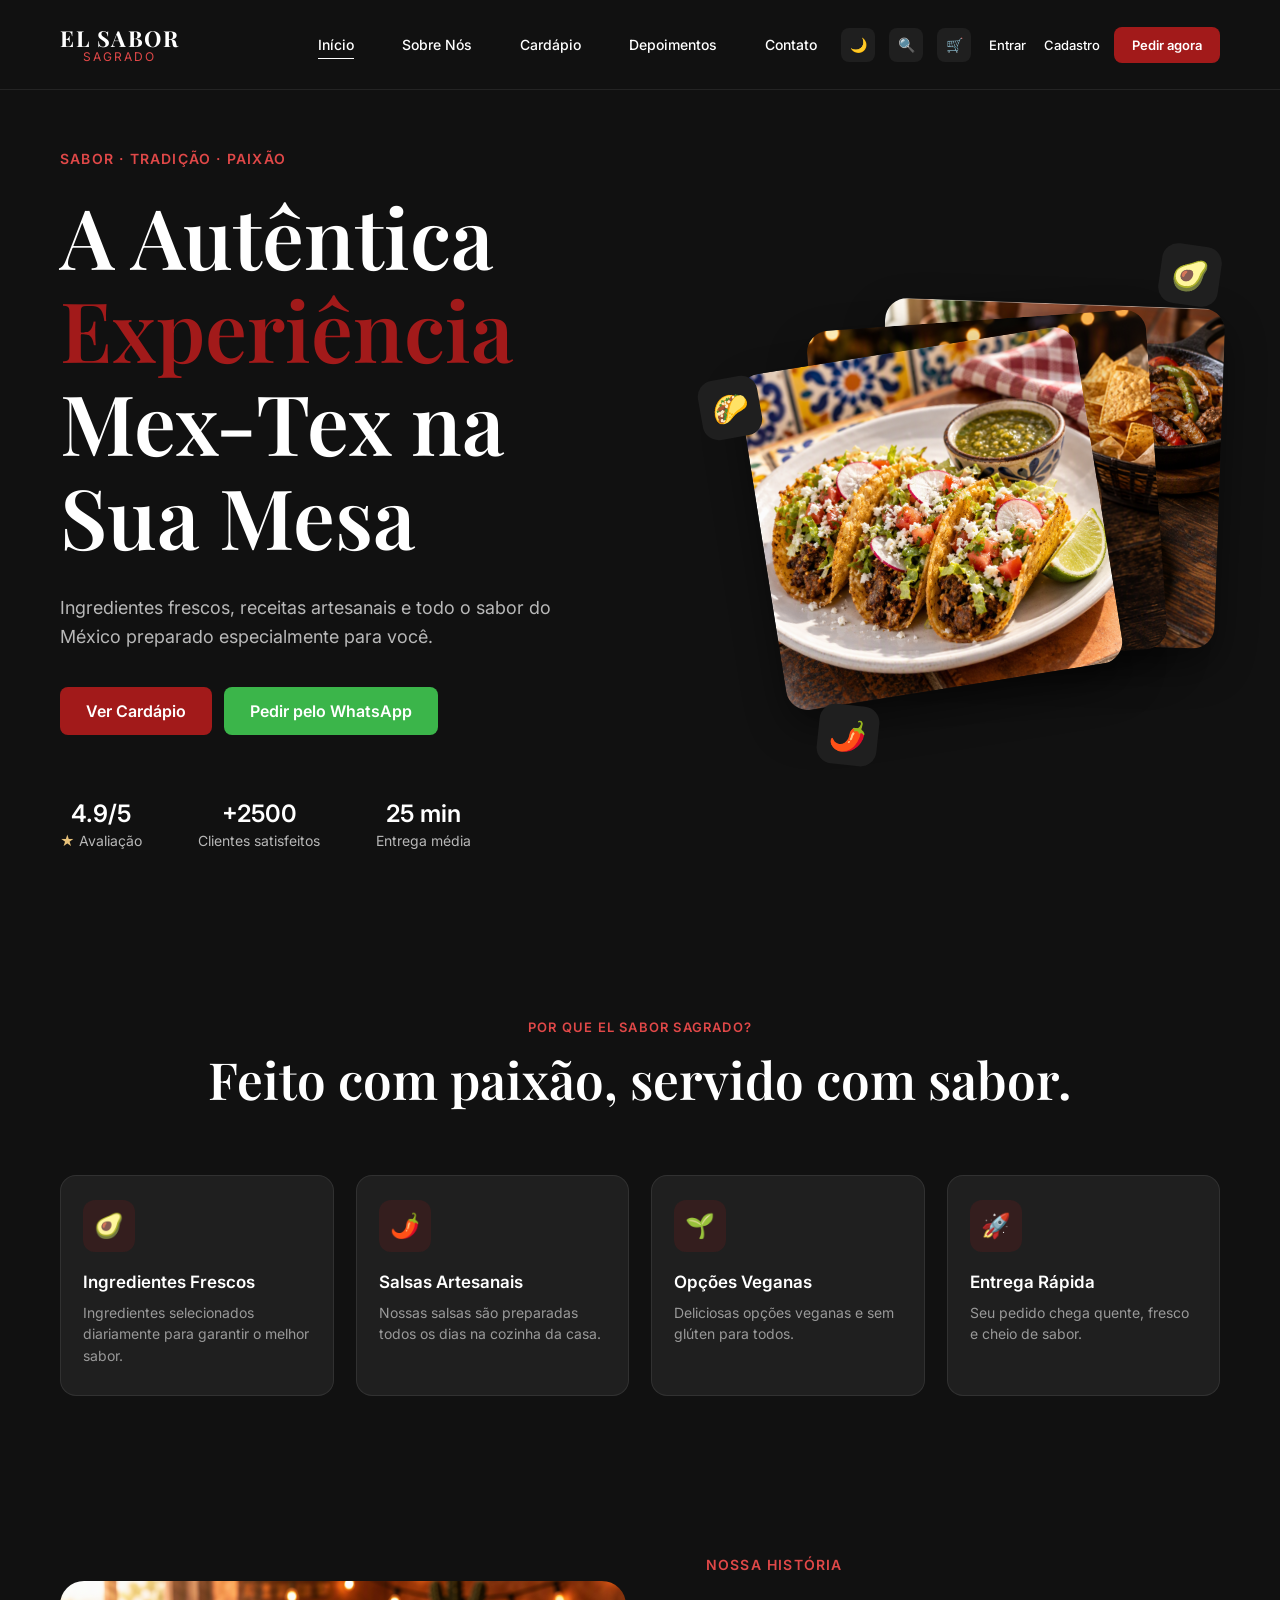
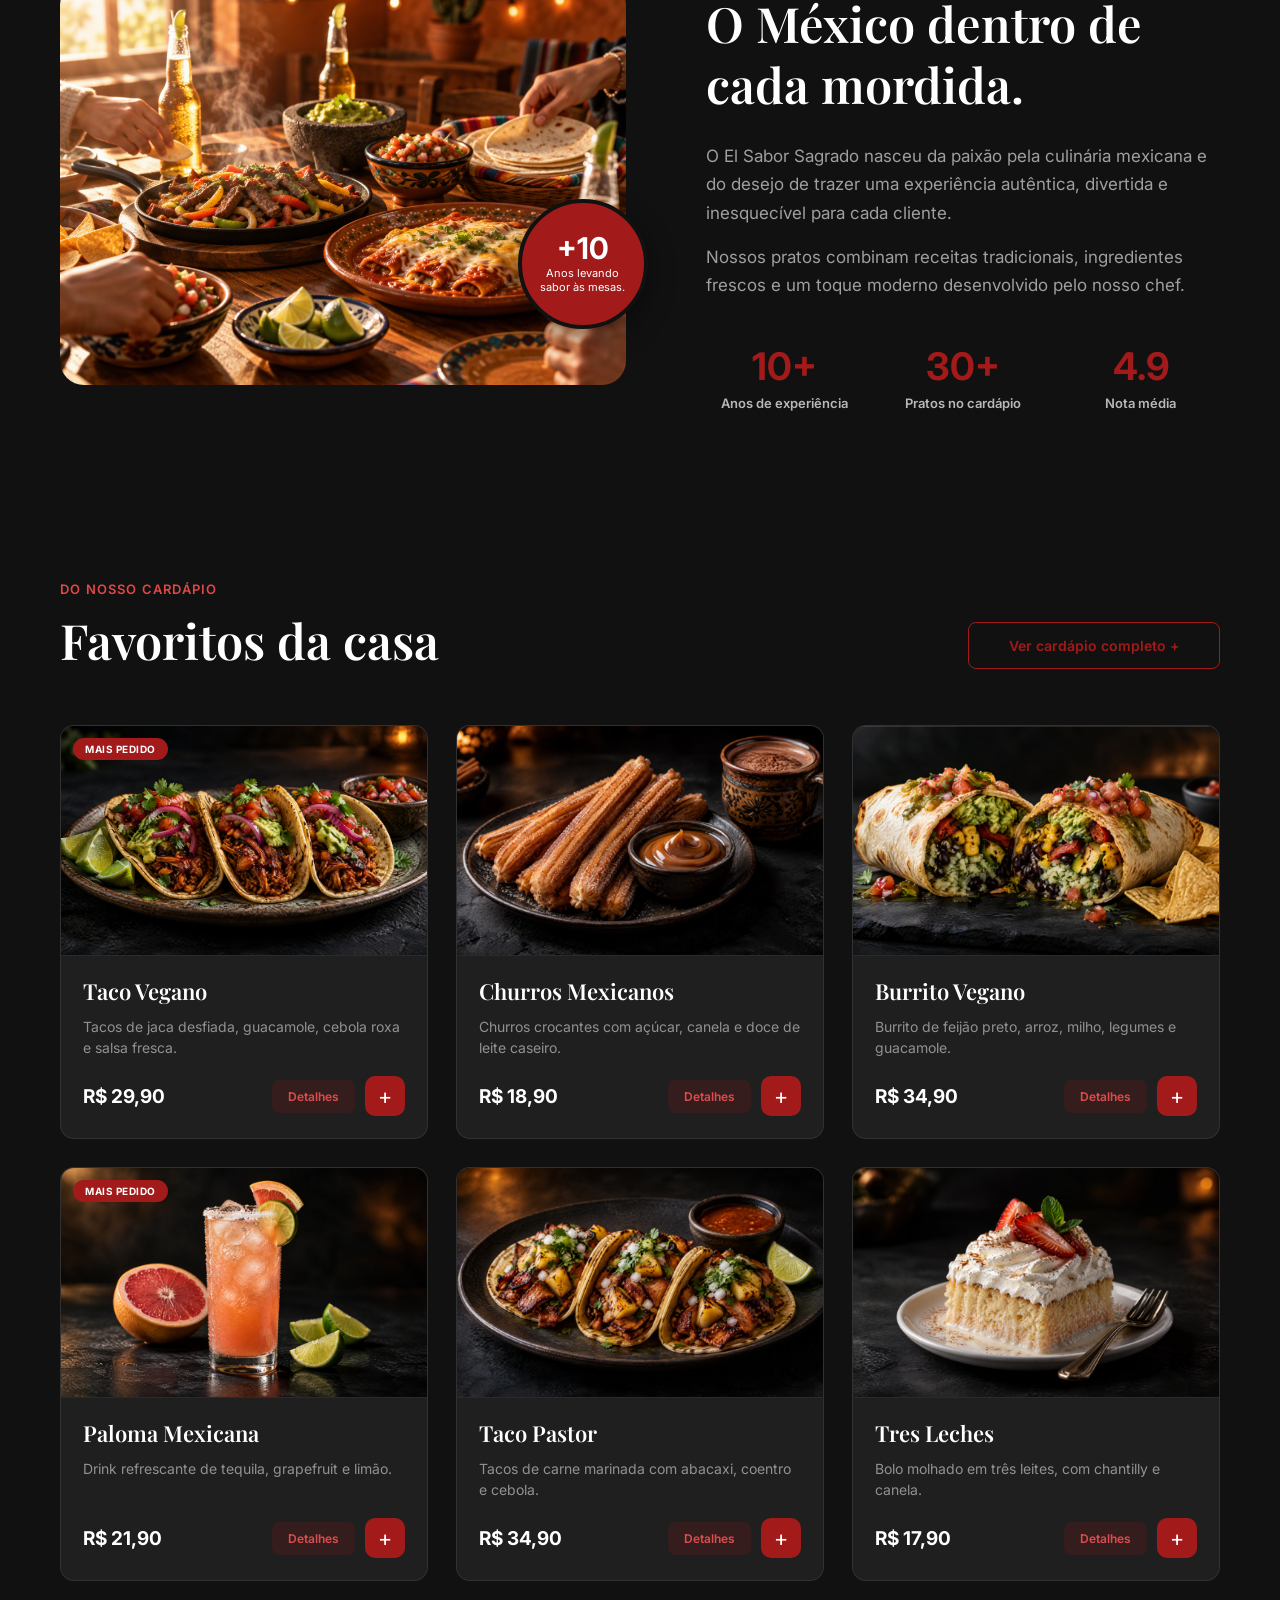
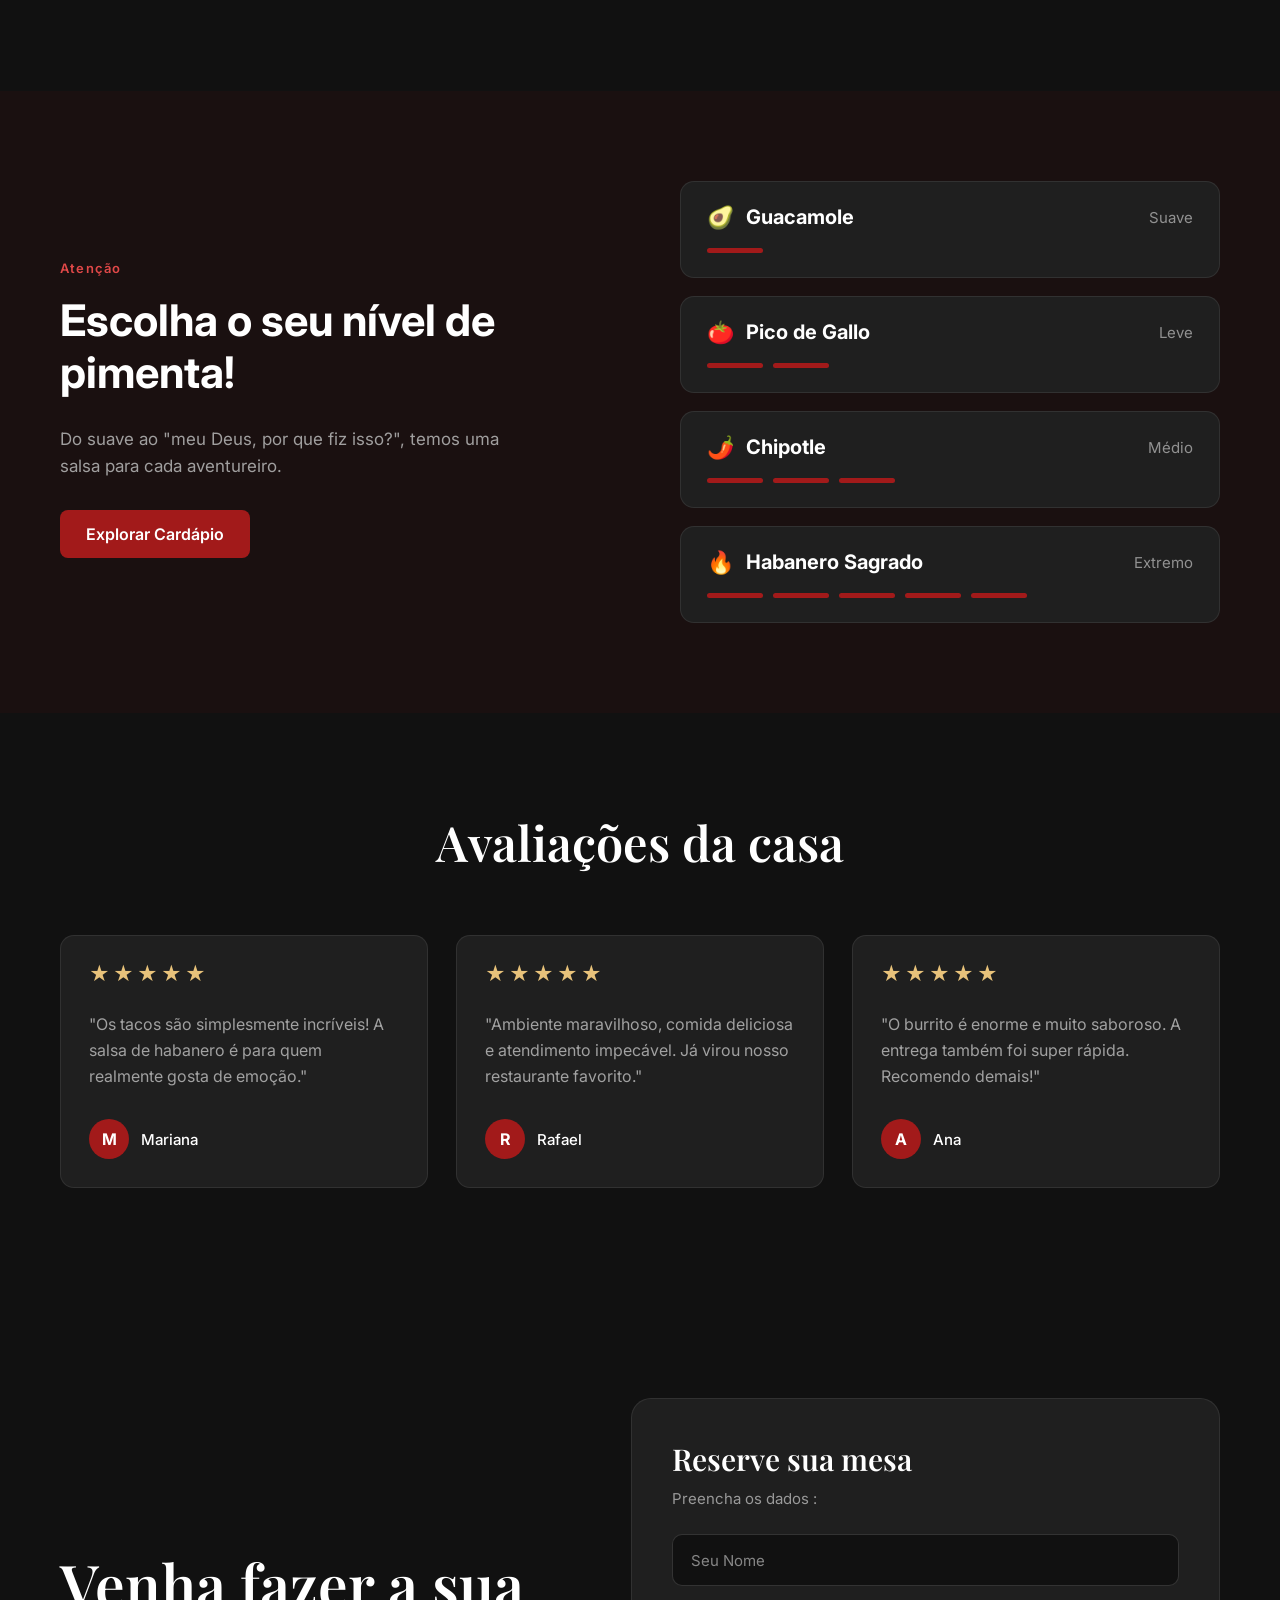
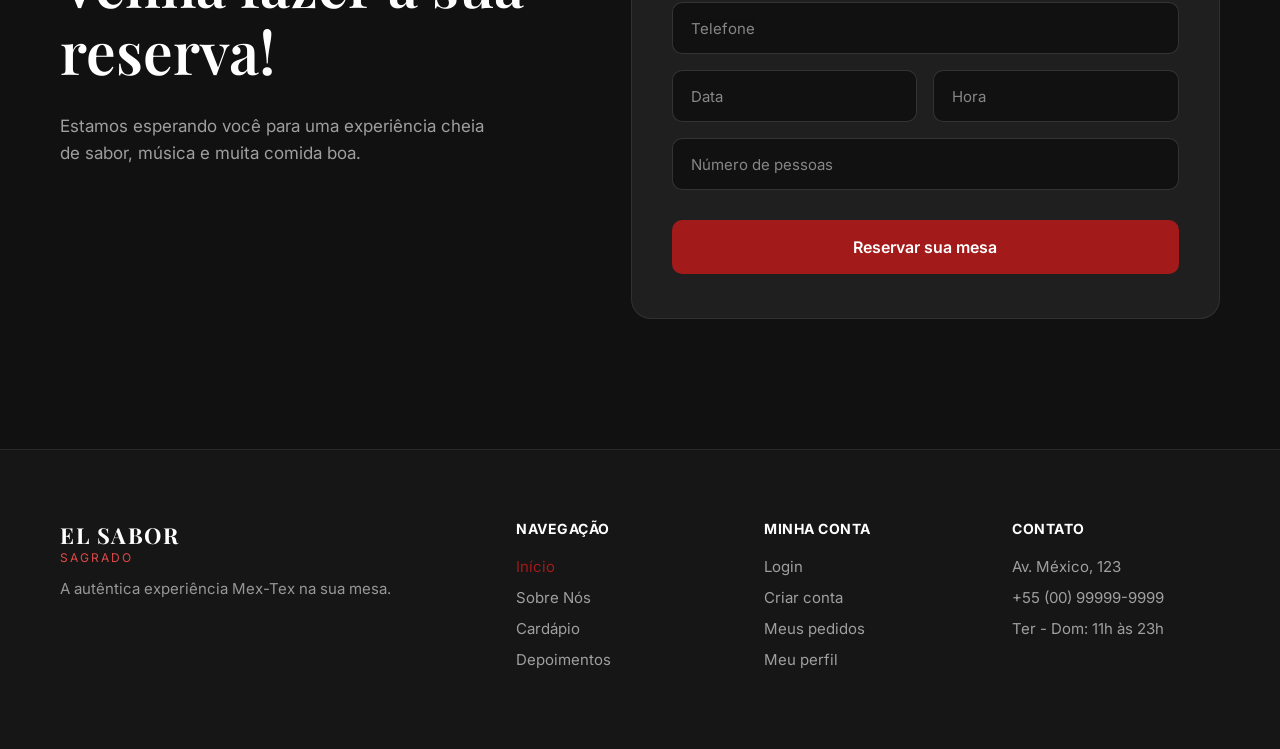
==== commit 45a82b76: "Add files via upload" ====
--- a/index.html
+++ b/index.html
@@ -36,11 +36,11 @@
         <span class="contador">0</span>
       </a>
 
-      <a href="#entrar" class="link-entrar">Entrar</a>
-      <a href="#cadastro" class="link-entrar">Cadastro</a>
+      <a href="login.html" class="link-entrar">Entrar</a>
+      <a href="login.html#cadastro" class="link-entrar">Cadastro</a>
       <a href="cardapio.html" class="botao-principal botao-pedir">Pedir agora</a>
-      <a href="#entrar" class="botao-principal botao-entrar">Entrar</a>
-      <a href="#cadastro" class="botao-principal botao-entrar">Cadastro</a>
+      <a href="login.html" class="botao-principal botao-entrar">Entrar</a>
+      <a href="login.html#cadastro" class="botao-principal botao-entrar">Cadastro</a>
 
       <button class="botao-menu" aria-label="Menu">
         <span></span><span></span><span></span>
@@ -182,7 +182,7 @@
             <div class="prato-rodape">
               <strong class="preco">R$ 29,90</strong>
               <div class="prato-acoes">
-                <button class="botao-detalhes">Detalhes</button>
+                <a href="produto.html?id=7" class="botao-detalhes">Detalhes</a>
                 <button class="botao-adicionar" aria-label="Adicionar Taco Vegano">+</button>
               </div>
             </div>
@@ -199,7 +199,7 @@
             <div class="prato-rodape">
               <strong class="preco">R$ 18,90</strong>
               <div class="prato-acoes">
-                <button class="botao-detalhes">Detalhes</button>
+                <a href="produto.html?id=8" class="botao-detalhes">Detalhes</a>
                 <button class="botao-adicionar" aria-label="Adicionar Churros Mexicanos">+</button>
               </div>
             </div>
@@ -216,7 +216,7 @@
             <div class="prato-rodape">
               <strong class="preco">R$ 34,90</strong>
               <div class="prato-acoes">
-                <button class="botao-detalhes">Detalhes</button>
+                <a href="produto.html?id=9" class="botao-detalhes">Detalhes</a>
                 <button class="botao-adicionar" aria-label="Adicionar Burrito Vegano">+</button>
               </div>
             </div>
@@ -234,7 +234,7 @@
             <div class="prato-rodape">
               <strong class="preco">R$ 21,90</strong>
               <div class="prato-acoes">
-                <button class="botao-detalhes">Detalhes</button>
+                <a href="produto.html?id=10" class="botao-detalhes">Detalhes</a>
                 <button class="botao-adicionar" aria-label="Adicionar Paloma Mexicana">+</button>
               </div>
             </div>
@@ -251,7 +251,7 @@
             <div class="prato-rodape">
               <strong class="preco">R$ 34,90</strong>
               <div class="prato-acoes">
-                <button class="botao-detalhes">Detalhes</button>
+                <a href="produto.html?id=11" class="botao-detalhes">Detalhes</a>
                 <button class="botao-adicionar" aria-label="Adicionar Taco Pastor">+</button>
               </div>
             </div>
@@ -268,7 +268,7 @@
             <div class="prato-rodape">
               <strong class="preco">R$ 17,90</strong>
               <div class="prato-acoes">
-                <button class="botao-detalhes">Detalhes</button>
+                <a href="produto.html?id=12" class="botao-detalhes">Detalhes</a>
                 <button class="botao-adicionar" aria-label="Adicionar Tres Leches">+</button>
               </div>
             </div>
@@ -401,8 +401,8 @@
 
     <div class="rodape-coluna">
       <h4>MINHA CONTA</h4>
-      <a href="#entrar">Login</a>
-      <a href="#criar-conta">Criar conta</a>
+      <a href="login.html">Login</a>
+      <a href="login.html#cadastro">Criar conta</a>
       <a href="#pedidos">Meus pedidos</a>
       <a href="#perfil">Meu perfil</a>
     </div>
--- a/style.css
+++ b/style.css
@@ -4,17 +4,17 @@
   --fundo-suave: #1f1f1f;
   --texto: #ffffff;
   --cinza: #b8b8b8;
-  --laranja: #e05a24;
-  --laranja-escuro: #f06a33;
+  --laranja: #a21a1a;
+  --laranja-escuro: #b82020;
   --borda: rgba(255, 255, 255, 0.08);
 
-  --cor-sobretitulo: #f0a060;
+  --cor-sobretitulo: #e04848;
   --sombra: rgba(0, 0, 0, 0.35);
   --sombra-forte: rgba(0, 0, 0, 0.45);
   --fundo-foto: #181818;
   --fundo-espaco: #e4e4e4;
-  --cor-detalhes: #d9a07e;
-  --fundo-pimenta: #1a1210;
+  --cor-detalhes: #e24b4b;
+  --fundo-pimenta: #1a1010;
   --fundo-rodape: #161616;
   --borda-campo: rgba(255, 255, 255, 0.14);
 }
@@ -25,17 +25,17 @@
   --fundo-suave: #ffffff;
   --texto: #1a1a1a;
   --cinza: #5a5a5a;
-  --laranja: #d94f1a;
-  --laranja-escuro: #c84313;
+  --laranja: #a21a1a;
+  --laranja-escuro: #851414;
   --borda: rgba(0, 0, 0, 0.1);
 
-  --cor-sobretitulo: #d94f1a;
+  --cor-sobretitulo: #a21a1a;
   --sombra: rgba(0, 0, 0, 0.12);
   --sombra-forte: rgba(0, 0, 0, 0.22);
   --fundo-foto: #e4e0db;
   --fundo-espaco: #dcd8d3;
-  --cor-detalhes: #b8431a;
-  --fundo-pimenta: #f3e6df;
+  --cor-detalhes: #a21a1a;
+  --fundo-pimenta: #f5e3e3;
   --fundo-rodape: #ece8e3;
   --borda-campo: rgba(0, 0, 0, 0.2);
 }
@@ -90,7 +90,7 @@
 .logo-subtitulo {
   font-size: 12px;
   letter-spacing: 2px;
-  color: var(--laranja);
+  color: var(--cor-sobretitulo);
 }
 
 /* Links */
@@ -373,7 +373,7 @@
   color: var(--cinza);
 }
 
-.estrela { color: #f5c542; }
+.estrela { color: #e8c27a; }
 
 /* Lado visual */
 .destaque-visual {
@@ -536,7 +536,7 @@
   place-items: center;
   margin-bottom: 20px;
   font-size: 24px;
-  background: rgba(224, 90, 36, 0.16);
+  background: rgba(162, 26, 26, 0.16);
   border-radius: 12px;
 }
 
@@ -838,12 +838,14 @@
 }
 
 .botao-detalhes {
+  display: inline-block;
   padding: 9px 16px;
+  text-decoration: none;
   font: inherit;
   font-size: 12px;
   font-weight: 600;
   color: var(--cor-detalhes);
-  background: rgba(224, 90, 36, 0.18);
+  background: rgba(162, 26, 26, 0.18);
   border: none;
   border-radius: 8px;
   cursor: pointer;
@@ -851,7 +853,7 @@
 }
 
 .botao-detalhes:hover {
-  background: rgba(224, 90, 36, 0.32);
+  background: rgba(162, 26, 26, 0.32);
 }
 
 .botao-adicionar {
@@ -1019,7 +1021,7 @@
 .estrelas {
   font-size: 20px;
   letter-spacing: 3px;
-  color: #f5c542;
+  color: #e8c27a;
 }
 
 .avaliacao p {
@@ -1874,4 +1876,411 @@
 .botao-esvaziar:disabled {
   opacity: 0.4;
   cursor: not-allowed;
+}
+
+.modal-baixar {
+  width: 100%;
+  margin-top: 12px;
+  padding: 12px;
+  font: inherit;
+  font-size: 14px;
+  font-weight: 600;
+  color: var(--texto);
+  background: none;
+  border: 1px solid var(--borda-campo);
+  border-radius: 10px;
+  cursor: pointer;
+}
+
+.modal-baixar:hover {
+  border-color: var(--laranja);
+  color: var(--laranja);
+}
+
+.dados-pedido {
+  display: flex;
+  flex-direction: column;
+  gap: 12px;
+  margin-top: 28px;
+  padding-top: 24px;
+  border-top: 1px solid var(--borda);
+}
+
+.dados-pedido[hidden] { display: none; }
+
+.dados-pedido h2 {
+  margin-top: 8px;
+  font-family: "Playfair Display", serif;
+  font-size: 22px;
+  color: var(--texto);
+}
+
+.dados-linha {
+  display: grid;
+  grid-template-columns: minmax(0, 1fr) minmax(0, 1fr);
+  gap: 12px;
+}
+
+.dados-pedido input,
+.dados-pedido select {
+  box-sizing: border-box;
+  width: 100%;
+  height: 48px;
+  padding: 0 16px;
+  font: inherit;
+  font-size: 15px;
+  color: var(--texto);
+  background: var(--fundo);
+  border: 1px solid var(--borda-campo);
+  border-radius: 10px;
+  outline: none;
+}
+
+.dados-pedido input:focus,
+.dados-pedido select:focus { border-color: var(--laranja); }
+
+@media (max-width: 480px) {
+  .dados-linha { grid-template-columns: minmax(0, 1fr); }
+}
+
+.dados-pedido input.invalido {
+  border-color: #e5484d;
+}
+
+.login-pagina {
+  display: flex;
+  justify-content: center;
+  padding: 80px 20px 110px;
+}
+
+.login-cartao {
+  width: 100%;
+  max-width: 460px;
+  padding: 36px 36px 40px;
+  background: var(--fundo-suave);
+  border: 1px solid var(--borda);
+  border-radius: 20px;
+}
+
+.login-abas {
+  display: grid;
+  grid-template-columns: 1fr 1fr;
+  gap: 8px;
+  margin-bottom: 28px;
+}
+
+.login-aba {
+  padding: 12px;
+  font: inherit;
+  font-size: 15px;
+  font-weight: 600;
+  color: var(--texto);
+  background: var(--fundo);
+  border: 1px solid var(--borda);
+  border-radius: 10px;
+  cursor: pointer;
+}
+
+.login-aba.ativo {
+  color: #fff;
+  background: var(--laranja);
+  border-color: var(--laranja);
+}
+
+.login-formulario {
+  display: none;
+  flex-direction: column;
+  gap: 14px;
+}
+
+.login-formulario.ativo { display: flex; }
+
+.login-formulario h1 {
+  font-family: "Playfair Display", serif;
+  font-weight: 600;
+  font-size: 30px;
+  color: var(--texto);
+}
+
+.login-formulario p {
+  margin: -6px 0 6px;
+  font-size: 15px;
+  color: var(--cinza);
+}
+
+.login-formulario input {
+  box-sizing: border-box;
+  width: 100%;
+  height: 52px;
+  padding: 0 18px;
+  font: inherit;
+  font-size: 15px;
+  color: var(--texto);
+  background: var(--fundo);
+  border: 1px solid var(--borda-campo);
+  border-radius: 10px;
+  outline: none;
+}
+
+.login-formulario input:focus { border-color: var(--laranja); }
+
+.login-mensagem {
+  min-height: 20px;
+  font-size: 14px;
+  color: #e5484d;
+}
+
+@media (max-width: 480px) {
+  .login-cartao { padding: 26px 18px 30px; }
+}
+
+.produto-pagina {
+  max-width: 1200px;
+  margin: 0 auto;
+  padding: 50px 60px 100px;
+}
+
+.produto-caminho {
+  display: flex;
+  gap: 8px;
+  margin-bottom: 32px;
+  font-size: 14px;
+  color: var(--cinza);
+}
+
+.produto-caminho a { color: var(--cinza); text-decoration: none; }
+.produto-caminho a:hover { color: var(--laranja); }
+
+.produto-grade {
+  display: grid;
+  grid-template-columns: minmax(0, 1fr) minmax(0, 1fr);
+  gap: 60px;
+  align-items: start;
+}
+
+.produto-imagem {
+  align-self: center;
+  overflow: hidden;
+  background: var(--fundo-foto);
+  border-radius: 22px;
+  box-shadow: 0 18px 40px var(--sombra);
+}
+
+.produto-imagem img {
+  display: block;
+  width: 100%;
+  height: auto;
+}
+
+.produto-categoria { margin-bottom: 12px; }
+
+.produto-nome {
+  font-family: "Playfair Display", serif;
+  font-weight: 600;
+  font-size: 48px;
+  line-height: 1.1;
+  color: var(--texto);
+}
+
+.produto-preco {
+  display: block;
+  margin: 18px 0 22px;
+  font-size: 30px;
+  color: var(--laranja);
+}
+
+.produto-descricao {
+  margin-bottom: 32px;
+  font-size: 17px;
+  line-height: 1.7;
+  color: var(--cinza);
+}
+
+.produto-info h2 {
+  margin-bottom: 14px;
+  font-family: "Playfair Display", serif;
+  font-weight: 600;
+  font-size: 22px;
+  color: var(--texto);
+}
+
+.produto-ingredientes {
+  display: flex;
+  flex-wrap: wrap;
+  gap: 10px;
+  margin-bottom: 30px;
+  list-style: none;
+}
+
+.produto-ingredientes li {
+  padding: 8px 16px;
+  font-size: 14px;
+  color: var(--texto);
+  background: var(--fundo-suave);
+  border: 1px solid var(--borda);
+  border-radius: 999px;
+}
+
+.produto-pimenta {
+  display: flex;
+  align-items: center;
+  flex-wrap: wrap;
+  gap: 14px;
+  margin-bottom: 20px;
+  font-size: 15px;
+  color: var(--cinza);
+}
+
+.produto-pimenta .pimenta-barras { margin-top: 0; gap: 6px; }
+.produto-pimenta .pimenta-barras i { width: 36px; }
+.pimenta-barras i.apagada { opacity: 0.25; }
+
+.produto-pimenta button {
+  width: 30px;
+  height: 30px;
+  font: inherit;
+  font-size: 18px;
+  line-height: 1;
+  color: var(--texto);
+  background: var(--fundo-suave);
+  border: 1px solid var(--borda-campo);
+  border-radius: 50%;
+  cursor: pointer;
+}
+
+.produto-pimenta button:hover { color: var(--laranja); }
+
+.produto-pimenta-nome {
+  font-weight: 600;
+  color: var(--texto);
+}
+
+.produto-aviso {
+  margin-bottom: 20px;
+  font-size: 13px;
+  color: var(--cinza);
+}
+
+.produto-compra {
+  display: flex;
+  align-items: center;
+  gap: 16px;
+  margin-top: 30px;
+  padding-top: 30px;
+  border-top: 1px solid var(--borda);
+}
+
+.produto-quantidade {
+  display: flex;
+  align-items: center;
+  flex-shrink: 0;
+  background: var(--fundo-suave);
+  border: 1px solid var(--borda-campo);
+  border-radius: 12px;
+}
+
+.produto-quantidade button {
+  width: 46px;
+  height: 52px;
+  font: inherit;
+  font-size: 22px;
+  color: var(--texto);
+  background: none;
+  border: none;
+  cursor: pointer;
+}
+
+.produto-quantidade button:hover { color: var(--laranja); }
+
+.produto-quantidade-valor {
+  min-width: 30px;
+  text-align: center;
+  font-weight: 600;
+  color: var(--texto);
+}
+
+.produto-adicionar {
+  flex: 1;
+  font-family: inherit;
+  border: none;
+  border-radius: 12px;
+  padding: 16px 20px;
+  font-size: 16px;
+  white-space: normal;
+  cursor: pointer;
+}
+
+.produto-nao-encontrado {
+  padding: 60px 0;
+  text-align: center;
+}
+
+.produto-nao-encontrado[hidden],
+.produto-relacionados[hidden],
+.produto-grade[hidden] { display: none; }
+
+.produto-nao-encontrado h1 {
+  margin-bottom: 12px;
+  font-family: "Playfair Display", serif;
+  color: var(--texto);
+}
+
+.produto-nao-encontrado p {
+  margin-bottom: 24px;
+  color: var(--cinza);
+}
+
+.produto-relacionados { margin-top: 90px; }
+
+.produto-relacionados h2 {
+  margin-bottom: 28px;
+  font-family: "Playfair Display", serif;
+  font-weight: 600;
+  font-size: 30px;
+  color: var(--texto);
+}
+
+.relacionados-grade {
+  display: grid;
+  grid-template-columns: repeat(3, minmax(0, 1fr));
+  gap: 24px;
+}
+
+.relacionado {
+  display: block;
+  overflow: hidden;
+  text-decoration: none;
+  background: var(--fundo-suave);
+  border: 1px solid var(--borda);
+  border-radius: 18px;
+  transition: transform 0.25s;
+}
+
+.relacionado:hover { transform: translateY(-6px); }
+
+.relacionado img {
+  display: block;
+  width: 100%;
+  height: 180px;
+  object-fit: cover;
+  background: var(--fundo-foto);
+}
+
+.relacionado div { padding: 16px 20px 20px; }
+
+.relacionado h3 {
+  margin-bottom: 6px;
+  font-family: "Playfair Display", serif;
+  font-weight: 600;
+  font-size: 20px;
+  color: var(--texto);
+}
+
+.relacionado strong { color: var(--laranja); }
+
+@media (max-width: 900px) {
+  .produto-pagina { padding: 36px 20px 80px; }
+  .produto-grade { grid-template-columns: minmax(0, 1fr); gap: 32px; }
+  .produto-nome { font-size: 36px; }
+  .relacionados-grade { grid-template-columns: minmax(0, 1fr); }
 }
